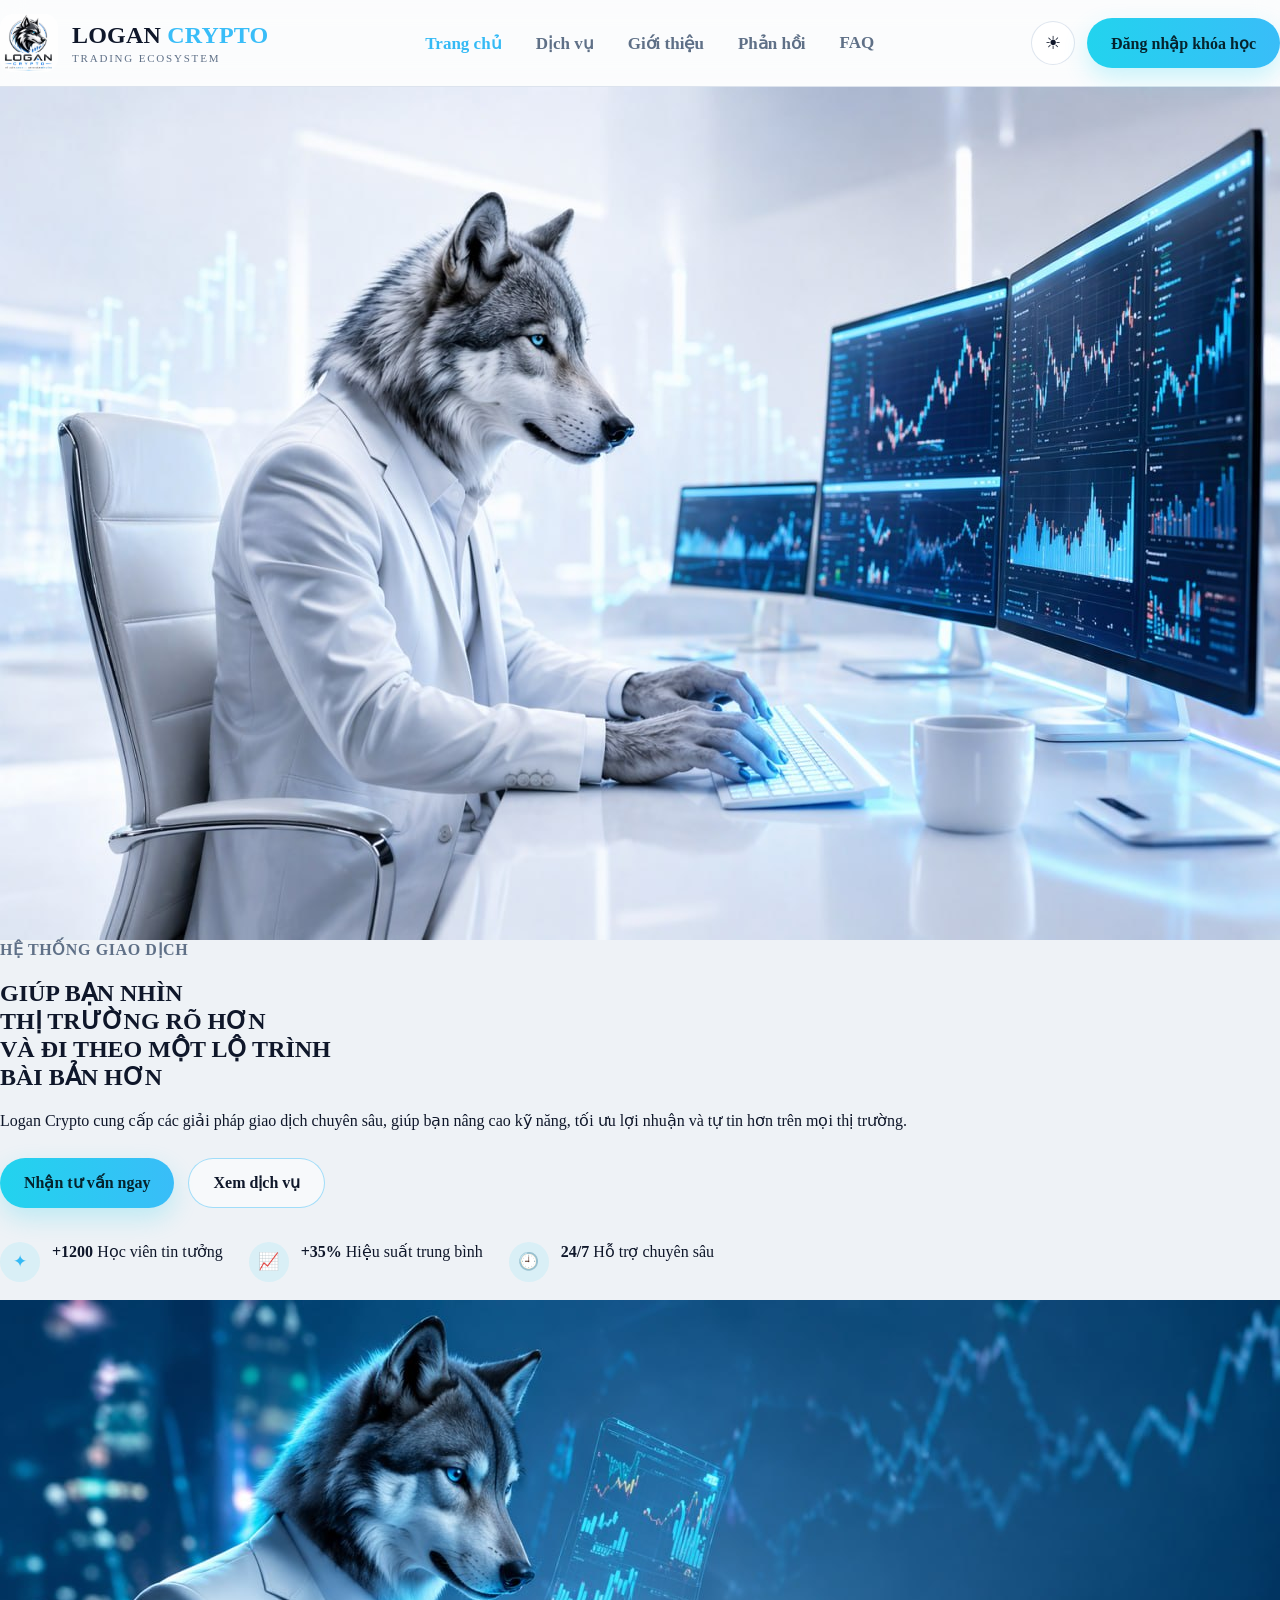
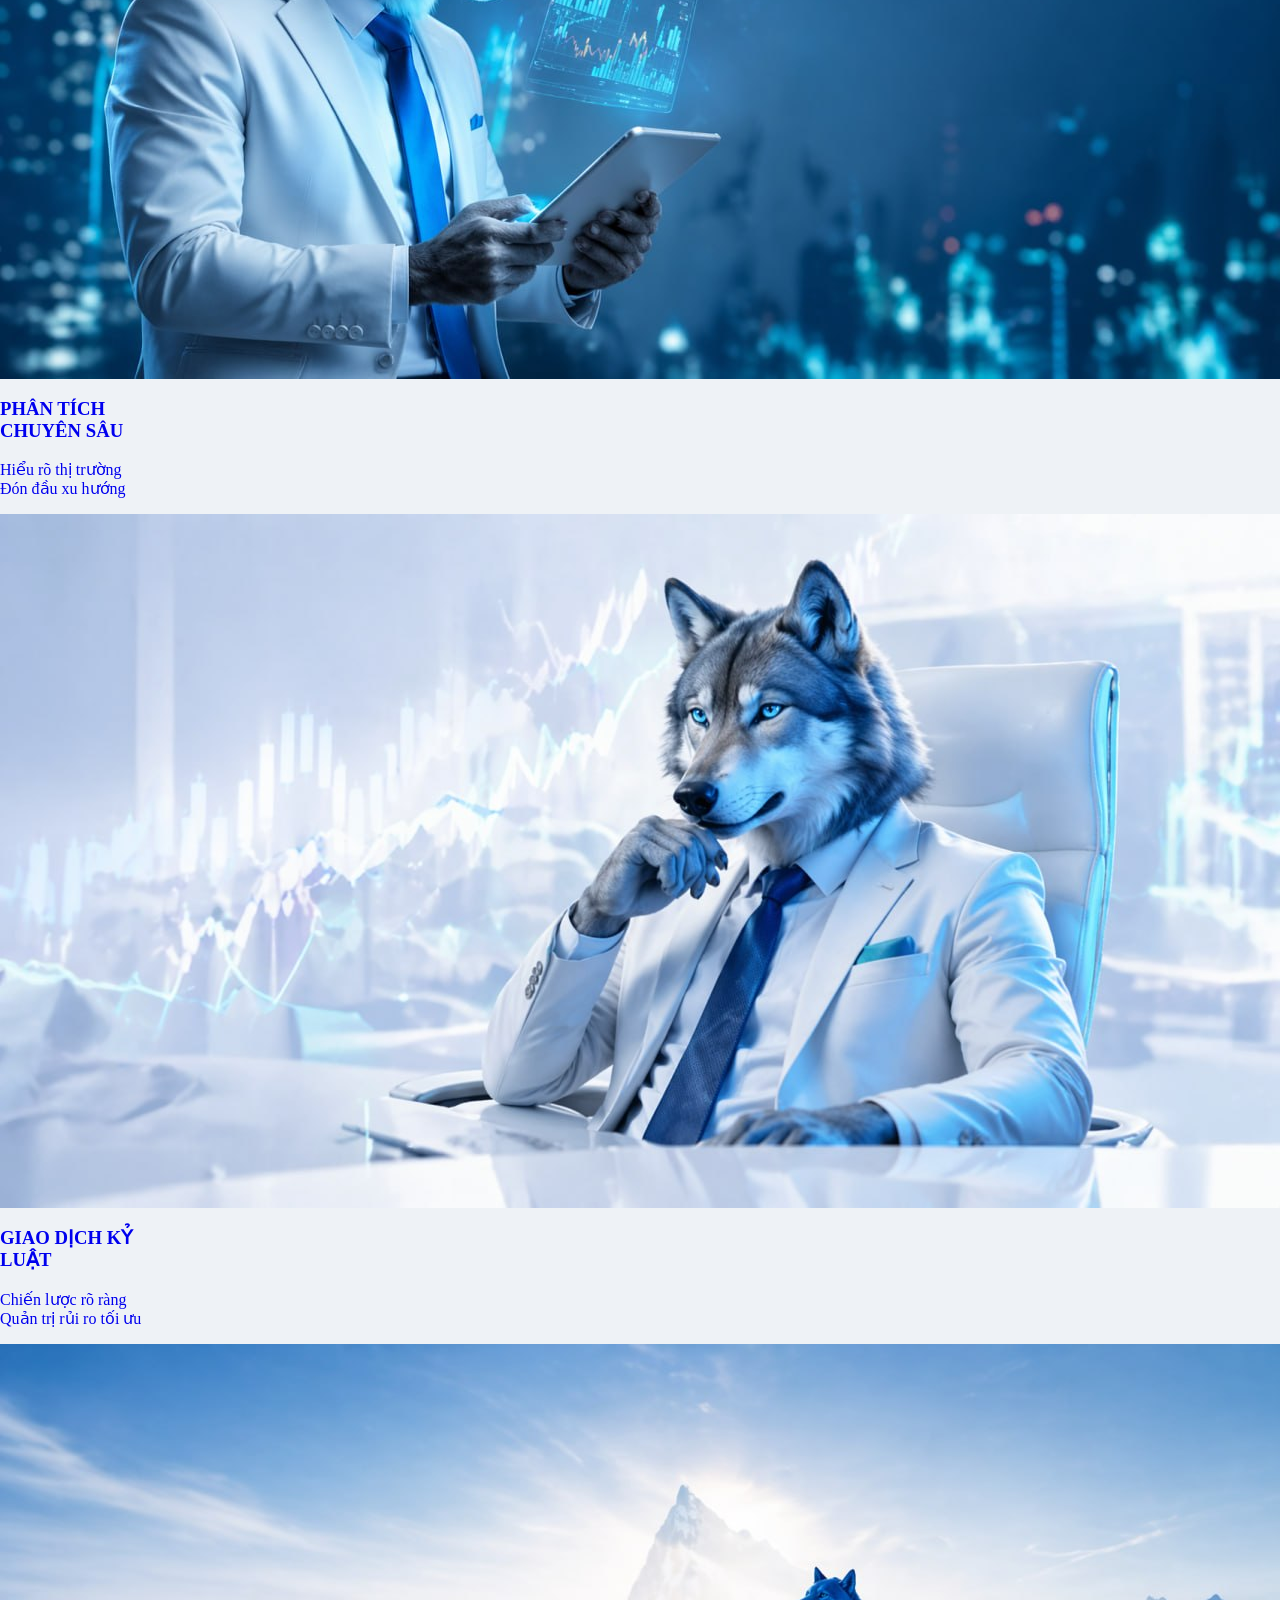
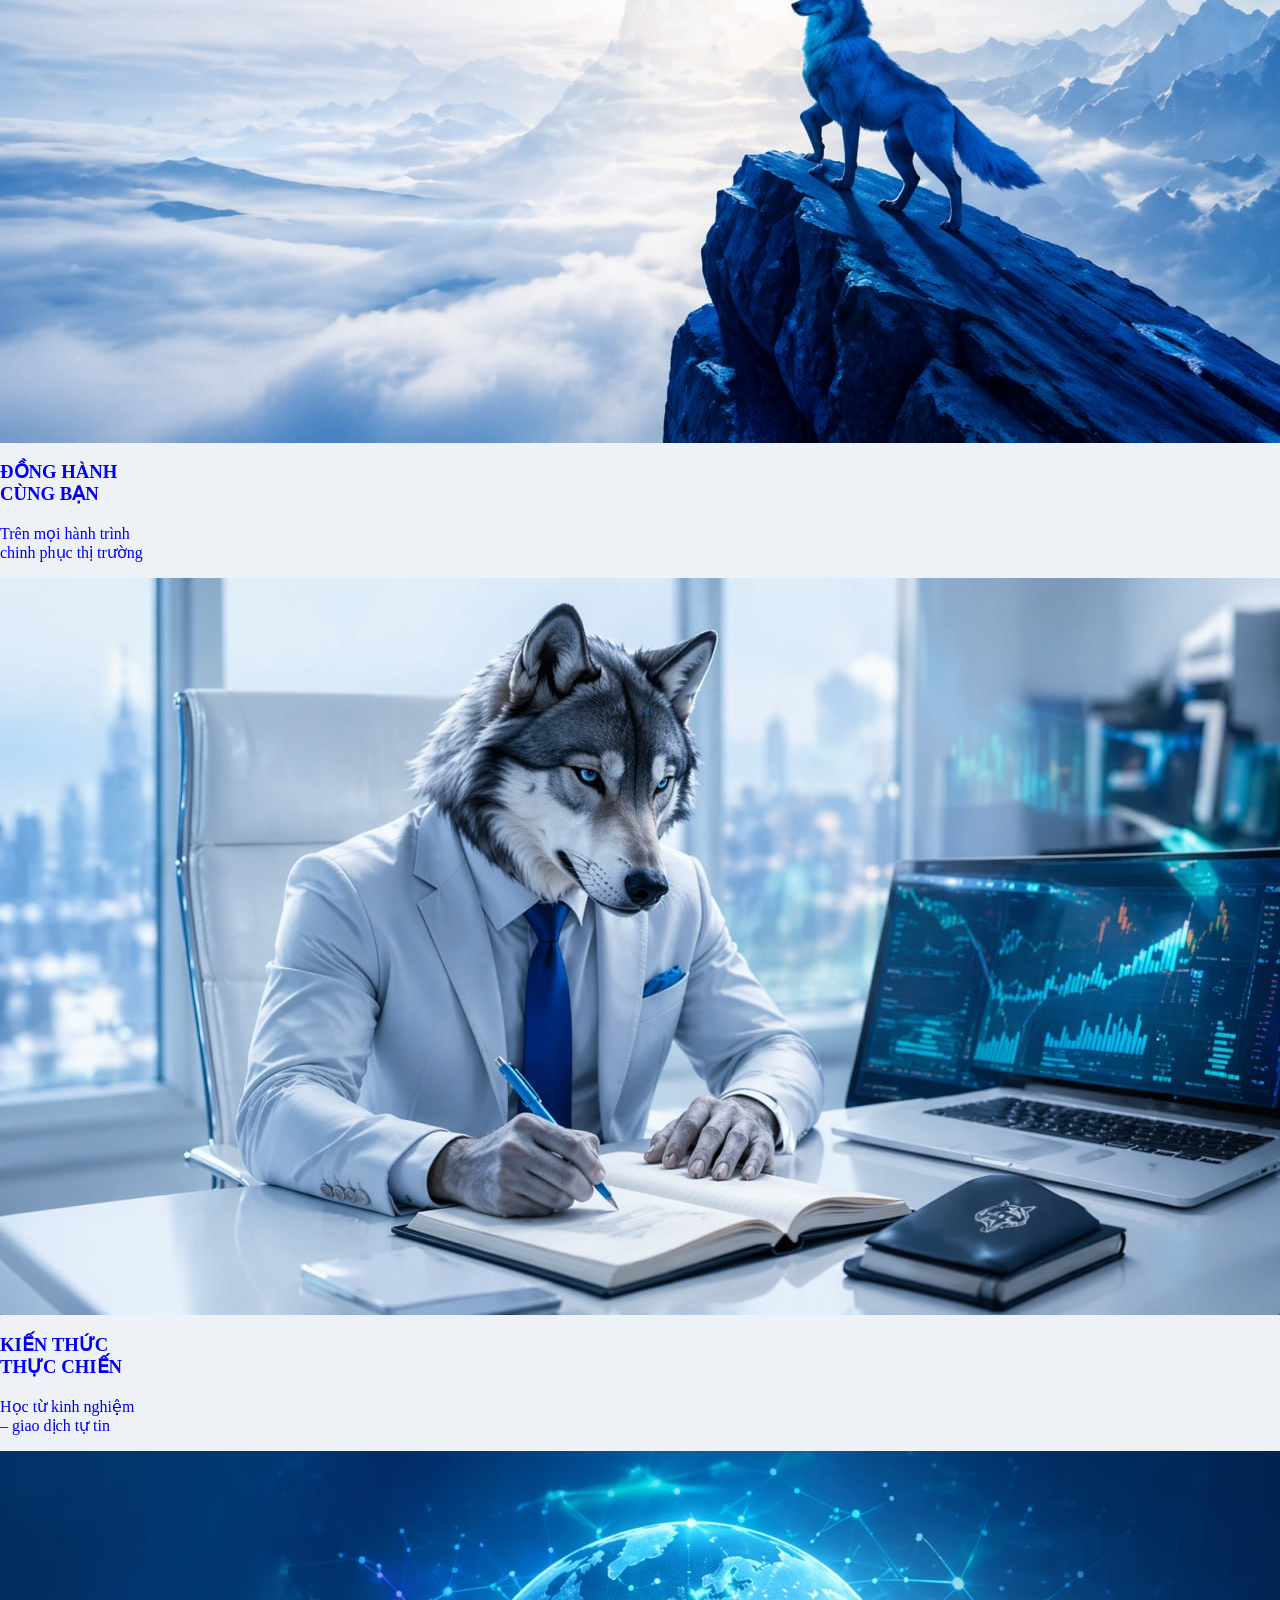
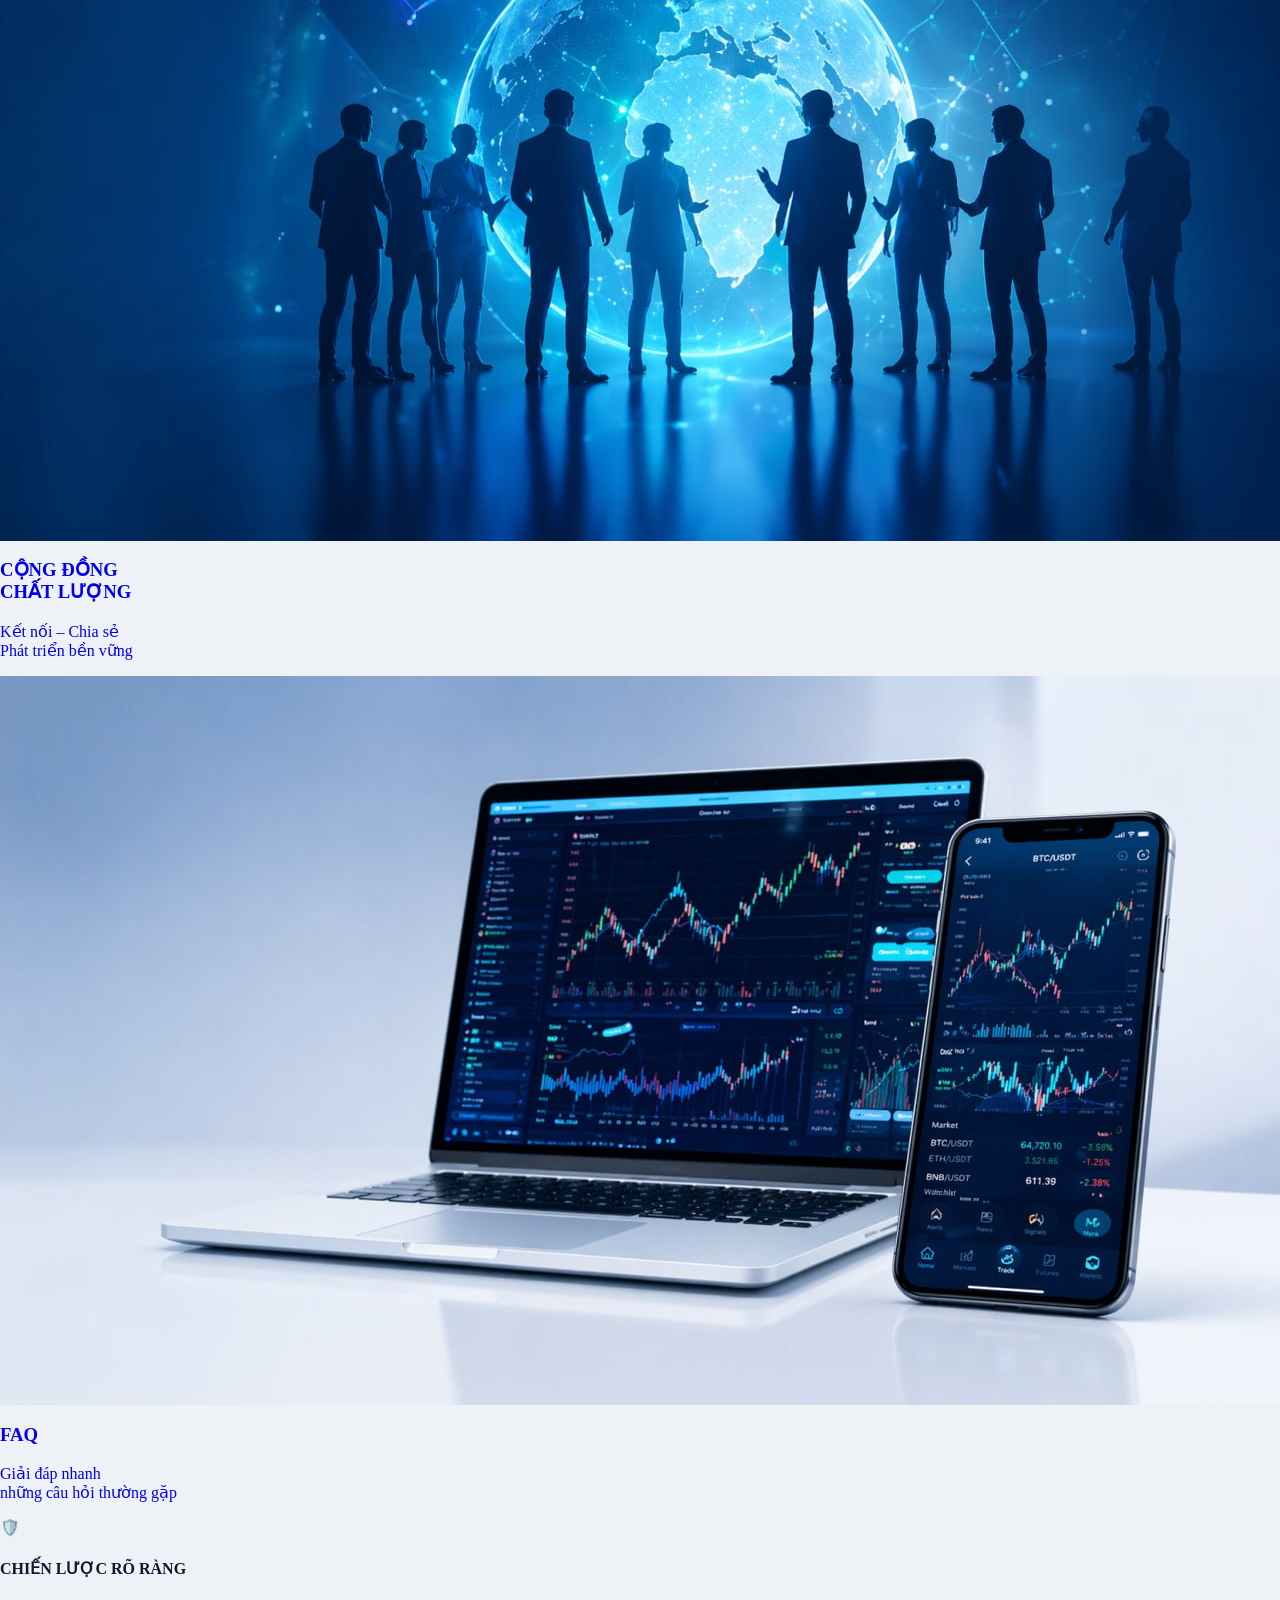
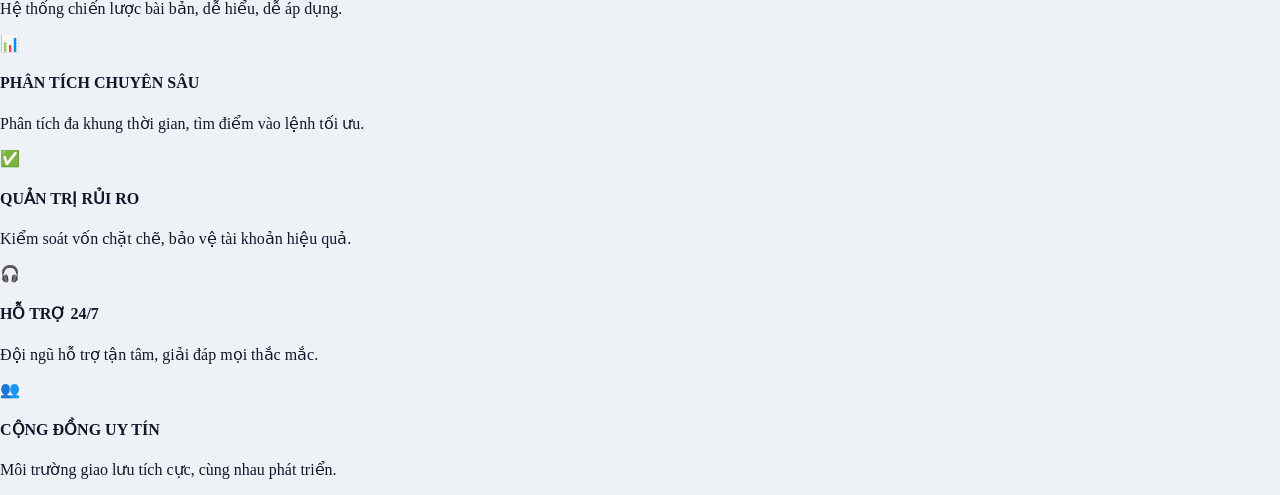
==== index.html @ 3868dc08 "Update index.html" ====
<!DOCTYPE html>
<html lang="vi">
<head>
  <meta charset="UTF-8" />
  <meta name="viewport" content="width=device-width, initial-scale=1.0" />
  <title>Logan Crypto | Trang chủ</title>
  <link rel="icon" href="./logan-logo.jpg" />
  <link rel="stylesheet" href="./site.css?v=clean1" />
</head>
<body>
  <header class="site-header">
    <div class="page-shell header-inner">
      <a href="./index.html" class="brand">
        <img src="./logan-logo.jpg" alt="Logan Crypto" class="brand-logo" />
        <div class="brand-text">
          <div class="brand-title">LOGAN <span>CRYPTO</span></div>
          <div class="brand-sub">TRADING ECOSYSTEM</div>
        </div>
      </a>

      <nav class="main-nav" id="mainNav">
        <a href="./index.html" class="active">Trang chủ</a>
        <a href="./services.html">Dịch vụ</a>
        <a href="./about.html">Giới thiệu</a>
        <a href="./reviews.html">Phản hồi</a>
        <a href="./faq.html">FAQ</a>
      </nav>

      <div class="header-actions">
        <button class="theme-toggle" id="themeToggle" aria-label="Đổi giao diện">☀</button>
        <a href="./login.html" class="btn btn-primary login-btn">Đăng nhập khóa học</a>
        <button class="menu-toggle" id="menuToggle" aria-label="Mở menu">☰</button>
      </div>
    </div>
  </header>

  <main class="home-page">
    <section class="hero-section">
      <video class="hero-video" autoplay muted loop playsinline webkit-playsinline preload="auto" poster="./7.jpg">
        <source src="./bg.mp4" type="video/mp4" />
      </video>

      <div class="hero-overlay"></div>

      <div class="page-shell hero-content-wrap">
        <div class="hero-content-box">
          <p class="hero-kicker">HỆ THỐNG GIAO DỊCH</p>

          <h1 class="hero-title">
            GIÚP BẠN NHÌN<br />
            THỊ TRƯỜNG <span>RÕ HƠN</span><br />
            VÀ ĐI THEO MỘT LỘ TRÌNH<br />
            BÀI BẢN <span>HƠN</span>
          </h1>

          <p class="hero-desc">
            Logan Crypto cung cấp các giải pháp giao dịch chuyên sâu,
            giúp bạn nâng cao kỹ năng, tối ưu lợi nhuận
            và tự tin hơn trên mọi thị trường.
          </p>

          <div class="hero-actions">
            <a href="./register.html" class="btn btn-primary">Nhận tư vấn ngay</a>
            <a href="./services.html" class="btn btn-outline">Xem dịch vụ</a>
          </div>

          <div class="hero-stats">
            <div class="hero-stat">
              <div class="hero-stat-icon">✦</div>
              <div>
                <strong>+1200</strong>
                <span>Học viên tin tưởng</span>
              </div>
            </div>

            <div class="hero-stat">
              <div class="hero-stat-icon">📈</div>
              <div>
                <strong>+35%</strong>
                <span>Hiệu suất trung bình</span>
              </div>
            </div>

            <div class="hero-stat">
              <div class="hero-stat-icon">🕘</div>
              <div>
                <strong>24/7</strong>
                <span>Hỗ trợ chuyên sâu</span>
              </div>
            </div>
          </div>
        </div>
      </div>
    </section>

    <section class="cards-section">
      <div class="page-shell">
        <div class="cards-grid">
          <a href="./services.html" class="image-card">
            <img src="./1.jpg" alt="Phân tích chuyên sâu" />
            <div class="image-card-overlay dark"></div>
            <div class="image-card-text white">
              <h3>PHÂN TÍCH<br>CHUYÊN SÂU</h3>
              <p>Hiểu rõ thị trường<br>Đón đầu xu hướng</p>
            </div>
          </a>

          <a href="./services.html" class="image-card">
            <img src="./2.jpg" alt="Giao dịch kỷ luật" />
            <div class="image-card-overlay light"></div>
            <div class="image-card-text dark">
              <h3>GIAO DỊCH KỶ<br>LUẬT</h3>
              <p>Chiến lược rõ ràng<br>Quản trị rủi ro tối ưu</p>
            </div>
          </a>

          <a href="./about.html" class="image-card">
            <img src="./3.jpg" alt="Đồng hành cùng bạn" />
            <div class="image-card-overlay light"></div>
            <div class="image-card-text dark">
              <h3>ĐỒNG HÀNH<br>CÙNG BẠN</h3>
              <p>Trên mọi hành trình<br>chinh phục thị trường</p>
            </div>
          </a>

          <a href="./about.html" class="image-card">
            <img src="./4.jpg" alt="Kiến thức thực chiến" />
            <div class="image-card-overlay light"></div>
            <div class="image-card-text dark">
              <h3>KIẾN THỨC<br>THỰC CHIẾN</h3>
              <p>Học từ kinh nghiệm<br>– giao dịch tự tin</p>
            </div>
          </a>

          <a href="./reviews.html" class="image-card">
            <img src="./5.jpg" alt="Cộng đồng chất lượng" />
            <div class="image-card-overlay dark"></div>
            <div class="image-card-text white">
              <h3>CỘNG ĐỒNG<br>CHẤT LƯỢNG</h3>
              <p>Kết nối – Chia sẻ<br>Phát triển bền vững</p>
            </div>
          </a>

          <a href="./faq.html" class="image-card">
            <img src="./6.jpg" alt="FAQ" />
            <div class="image-card-overlay light"></div>
            <div class="image-card-text dark">
              <h3>FAQ</h3>
              <p>Giải đáp nhanh<br>những câu hỏi thường gặp</p>
            </div>
          </a>
        </div>
      </div>
    </section>

    <section class="features-section">
      <div class="page-shell">
        <div class="features-row">
          <div class="feature-card">
            <div class="feature-icon">🛡️</div>
            <div>
              <h4>CHIẾN LƯỢC RÕ RÀNG</h4>
              <p>Hệ thống chiến lược bài bản, dễ hiểu, dễ áp dụng.</p>
            </div>
          </div>

          <div class="feature-card">
            <div class="feature-icon">📊</div>
            <div>
              <h4>PHÂN TÍCH CHUYÊN SÂU</h4>
              <p>Phân tích đa khung thời gian, tìm điểm vào lệnh tối ưu.</p>
            </div>
          </div>

          <div class="feature-card">
            <div class="feature-icon">✅</div>
            <div>
              <h4>QUẢN TRỊ RỦI RO</h4>
              <p>Kiểm soát vốn chặt chẽ, bảo vệ tài khoản hiệu quả.</p>
            </div>
          </div>

          <div class="feature-card">
            <div class="feature-icon">🎧</div>
            <div>
              <h4>HỖ TRỢ 24/7</h4>
              <p>Đội ngũ hỗ trợ tận tâm, giải đáp mọi thắc mắc.</p>
            </div>
          </div>

          <div class="feature-card">
            <div class="feature-icon">👥</div>
            <div>
              <h4>CỘNG ĐỒNG UY TÍN</h4>
              <p>Môi trường giao lưu tích cực, cùng nhau phát triển.</p>
            </div>
          </div>
        </div>
      </div>
    </section>
  </main>

  <script>
    const body = document.body;
    const themeToggle = document.getElementById("themeToggle");
    const menuToggle = document.getElementById("menuToggle");
    const mainNav = document.getElementById("mainNav");

    const savedTheme = localStorage.getItem("logan-theme");
    if (savedTheme === "dark") {
      body.classList.add("dark-theme");
      themeToggle.textContent = "☾";
    } else {
      themeToggle.textContent = "☀";
    }

    themeToggle.addEventListener("click", () => {
      body.classList.toggle("dark-theme");
      const isDark = body.classList.contains("dark-theme");
      localStorage.setItem("logan-theme", isDark ? "dark" : "light");
      themeToggle.textContent = isDark ? "☾" : "☀";
    });

    menuToggle.addEventListener("click", () => {
      mainNav.classList.toggle("open");
    });
  </script>
</body>
</html>
---- site.css ----
:root {
  --bg: #eef2f6;
  --bg-soft: #f6f9fc;
  --panel: rgba(255, 255, 255, 0.86);
  --panel-strong: rgba(255, 255, 255, 0.94);
  --text: #0f172a;
  --text-soft: #5f7087;
  --accent: #22d3ee;
  --accent-strong: #35baf5;
  --line: rgba(160, 180, 205, 0.35);
  --shadow: 0 14px 34px rgba(15, 23, 42, 0.08);
}

body.dark-theme {
  --bg: #07111f;
  --bg-soft: #0b1728;
  --panel: rgba(7, 17, 31, 0.74);
  --panel-strong: rgba(7, 17, 31, 0.88);
  --text: #e8eef6;
  --text-soft: #aab8c8;
  --accent: #22d3ee;
  --accent-strong: #4fd6ff;
  --line: rgba(255, 255, 255, 0.08);
  --shadow: 0 18px 40px rgba(0, 0, 0, 0.30);
}

* {
  box-sizing: border-box;
}

html,
body {
  margin: 0;
  padding: 0;
  background: var(--bg);
  color: var(--text);
  font-family: "Times New Roman", Times, serif;
  overflow-x: hidden;
}

img,
video {
  display: block;
  max-width: 100%;
}

a {
  text-decoration: none;
}

.site-wrap {
  width: 100%;
  max-width: 1760px;
  margin: 0 auto;
  padding: 0 18px;
}

/* HEADER */
.site-header {
  position: sticky;
  top: 0;
  z-index: 200;
  background: rgba(255, 255, 255, 0.78);
  backdrop-filter: blur(12px);
  border-bottom: 1px solid var(--line);
}

body.dark-theme .site-header {
  background: rgba(7, 17, 31, 0.82);
}

.header-inner {
  min-height: 86px;
  display: flex;
  align-items: center;
  justify-content: space-between;
  gap: 24px;
}

.brand {
  display: flex;
  align-items: center;
  gap: 14px;
  color: var(--text);
  min-width: 240px;
}

.brand-logo {
  width: 58px;
  height: 58px;
  object-fit: contain;
  border-radius: 14px;
}

.brand-title {
  font-size: 24px;
  font-weight: 700;
  letter-spacing: 0.2px;
  line-height: 1;
}

.brand-title span {
  color: #39bdf8;
}

.brand-sub {
  font-size: 11px;
  letter-spacing: 1.8px;
  color: var(--text-soft);
  margin-top: 5px;
}

.main-nav {
  display: flex;
  align-items: center;
  gap: 34px;
}

.main-nav a {
  font-size: 17px;
  font-weight: 700;
  color: var(--text-soft);
}

.main-nav a.active,
.main-nav a:hover {
  color: var(--accent-strong);
}

.header-actions {
  display: flex;
  align-items: center;
  gap: 12px;
}

.theme-toggle,
.menu-toggle {
  width: 44px;
  height: 44px;
  border-radius: 999px;
  border: 1px solid var(--line);
  background: var(--panel-strong);
  color: var(--text);
  cursor: pointer;
  font-size: 18px;
}

.menu-toggle {
  display: none;
}

.btn {
  display: inline-flex;
  align-items: center;
  justify-content: center;
  min-height: 50px;
  padding: 0 24px;
  border-radius: 999px;
  font-size: 16px;
  font-weight: 700;
  transition: 0.25s ease;
  white-space: nowrap;
}

.btn-primary {
  background: linear-gradient(90deg, #22d3ee, #39bdf8);
  color: #05232d;
  box-shadow: 0 10px 24px rgba(34, 211, 238, 0.24);
}

.btn-primary:hover {
  transform: translateY(-1px);
}

.btn-outline {
  border: 1.5px solid rgba(53, 186, 245, 0.45);
  color: var(--text);
  background: rgba(255, 255, 255, 0.54);
}

body.dark-theme .btn-outline {
  background: rgba(255, 255, 255, 0.04);
}

.btn-outline:hover {
  border-color: var(--accent-strong);
  color: var(--accent-strong);
}

/* MAIN */
.home-main {
  width: 100%;
  background: var(--bg);
}

/* HERO FULL VIDEO */
.hero-video-section {
  position: relative;
  width: 100%;
  min-height: 92vh;
  overflow: hidden;
  display: flex;
  align-items: center;
  padding: 120px 0 48px;
  background: #dfe7f1;
}

body.dark-theme .hero-video-section {
  background: #08111f;
}

.hero-bg-video {
  position: absolute;
  inset: 0;
  width: 100%;
  height: 100%;
  object-fit: cover;
}

.hero-video-overlay {
  position: absolute;
  inset: 0;
  background:
    linear-gradient(90deg,
      rgba(244, 248, 252, 0.92) 0%,
      rgba(244, 248, 252, 0.78) 24%,
      rgba(244, 248, 252, 0.34) 52%,
      rgba(244, 248, 252, 0.10) 100%);
}

body.dark-theme .hero-video-overlay {
  background:
    linear-gradient(90deg,
      rgba(6, 12, 22, 0.88) 0%,
      rgba(6, 12, 22, 0.72) 24%,
      rgba(6, 12, 22, 0.34) 52%,
      rgba(6, 12, 22, 0.16) 100%);
}

.hero-video-inner {
  position: relative;
  z-index: 2;
}

.hero-panel {
  width: min(780px, 100%);
  background: rgba(255, 255, 255, 0.55);
  border: 1px solid rgba(255, 255, 255, 0.40);
  border-radius: 34px;
  padding: 34px 34px 28px;
  backdrop-filter: blur(12px);
  box-shadow: 0 20px 60px rgba(15, 23, 42, 0.10);
}

body.dark-theme .hero-panel {
  background: rgba(7, 17, 31, 0.50);
  border: 1px solid rgba(255, 255, 255, 0.08);
}

.hero-kicker {
  margin: 0 0 16px;
  font-size: 16px;
  font-weight: 700;
  letter-spacing: 0.6px;
  text-transform: uppercase;
  color: var(--text-soft);
}

.hero-heading {
  margin: 0;
  font-size: clamp(42px, 5.6vw, 84px);
  line-height: 0.96;
  font-weight: 700;
  color: var(--text);
}

.hero-heading span {
  color: var(--accent-strong);
}

.hero-text {
  margin: 24px 0 0;
  max-width: 650px;
  font-size: 19px;
  line-height: 1.8;
  color: var(--text-soft);
}

.hero-actions {
  display: flex;
  gap: 14px;
  flex-wrap: wrap;
  margin-top: 28px;
}

.hero-stats {
  display: flex;
  gap: 26px;
  flex-wrap: wrap;
  margin-top: 34px;
}

.hero-stat {
  display: flex;
  align-items: flex-start;
  gap: 12px;
}

.hero-stat-icon {
  width: 40px;
  height: 40px;
  border-radius: 999px;
  background: rgba(34, 211, 238, 0.10);
  color: var(--accent-strong);
  display: grid;
  place-items: center;
  font-size: 17px;
  flex-shrink: 0;
}

.hero-stat-content strong {
  display: block;
  margin-bottom: 6px;
  font-size: 28px;
  line-height: 1;
  color: var(--text);
}

.hero-stat-content span {
  display: block;
  font-size: 15px;
  line-height: 1.45;
  color: var(--text-soft);
}

/* CARDS */
.cards-section {
  padding: 18px 0 0;
}

.cards-grid-large {
  display: grid;
  grid-template-columns: repeat(3, minmax(0, 1fr));
  gap: 14px;
}

.info-card {
  position: relative;
  display: block;
  overflow: hidden;
  border-radius: 14px;
  background: #dfe7f1;
  min-height: 250px;
  box-shadow: 0 10px 28px rgba(21, 35, 62, 0.05);
}

.large-card {
  aspect-ratio: 1.46 / 1;
}

.info-card img {
  width: 100%;
  height: 100%;
  object-fit: cover;
}

.card-overlay {
  position: absolute;
  inset: 0;
}

.card-overlay.dark {
  background: linear-gradient(
    135deg,
    rgba(5, 31, 66, 0.72) 0%,
    rgba(10, 46, 95, 0.36) 45%,
    rgba(15, 43, 78, 0.18) 100%
  );
}

.card-overlay.light {
  background: linear-gradient(
    135deg,
    rgba(255,255,255,0.56) 0%,
    rgba(255,255,255,0.38) 45%,
    rgba(255,255,255,0.18) 100%
  );
}

.card-content {
  position: absolute;
  left: 18px;
  bottom: 18px;
  z-index: 2;
  max-width: 74%;
}

.card-content h3 {
  margin: 0 0 10px;
  font-size: clamp(26px, 2vw, 34px);
  line-height: 0.96;
  color: #ffffff;
}

.card-content p {
  margin: 0;
  font-size: 16px;
  line-height: 1.5;
  color: rgba(255,255,255,0.96);
  font-weight: 600;
}

.card-content.dark-text h3 {
  color: #152544;
}

.card-content.dark-text p {
  color: #2b4264;
}

/* BENEFITS */
.benefits-section {
  padding: 14px 0 34px;
}

.benefits-row {
  display: grid;
  grid-template-columns: repeat(5, minmax(0, 1fr));
  gap: 14px;
}

.benefit-card {
  background: rgba(255,255,255,0.74);
  border: 1px solid var(--line);
  border-radius: 16px;
  padding: 14px 14px 16px;
  display: flex;
  align-items: flex-start;
  gap: 12px;
  min-height: 114px;
}

body.dark-theme .benefit-card {
  background: rgba(255,255,255,0.04);
}

.benefit-icon {
  width: 42px;
  height: 42px;
  border-radius: 12px;
  background: #eef7fb;
  display: grid;
  place-items: center;
  font-size: 20px;
  flex-shrink: 0;
}

body.dark-theme .benefit-icon {
  background: rgba(34, 211, 238, 0.12);
}

.benefit-body h4 {
  margin: 0 0 6px;
  color: var(--text);
  font-size: 15px;
  line-height: 1.3;
  font-weight: 800;
}

.benefit-body p {
  margin: 0;
  color: var(--text-soft);
  font-size: 14px;
  line-height: 1.45;
}

/* RESPONSIVE */
@media (max-width: 1500px) {
  .site-wrap {
    max-width: 100%;
    padding: 0 16px;
  }
}

@media (max-width: 1200px) {
  .cards-grid-large {
    grid-template-columns: repeat(2, minmax(0, 1fr));
  }

  .benefits-row {
    grid-template-columns: repeat(2, minmax(0, 1fr));
  }

  .hero-video-section {
    min-height: 78vh;
  }
}

@media (max-width: 900px) {
  .main-nav {
    display: none;
    position: absolute;
    top: 86px;
    left: 0;
    right: 0;
    background: var(--panel-strong);
    border-top: 1px solid var(--line);
    border-bottom: 1px solid var(--line);
    padding: 16px 18px;
    flex-direction: column;
    align-items: flex-start;
    gap: 14px;
  }

  .main-nav.open {
    display: flex;
  }

  .menu-toggle {
    display: inline-grid;
    place-items: center;
  }

  .login-btn {
    display: none;
  }

  .hero-video-section {
    min-height: 72vh;
    padding: 104px 0 26px;
  }

  .hero-panel {
    width: 100%;
    padding: 24px 20px 20px;
    border-radius: 24px;
  }

  .hero-stats {
    display: grid;
    grid-template-columns: 1fr;
    gap: 16px;
  }

  .cards-grid-large {
    grid-template-columns: 1fr;
  }

  .benefits-row {
    grid-template-columns: 1fr;
  }
}

@media (max-width: 640px) {
  .site-wrap {
    padding: 0 12px;
  }

  .brand-title {
    font-size: 18px;
  }

  .brand-sub {
    font-size: 10px;
  }

  .hero-heading {
    font-size: clamp(34px, 10vw, 56px);
  }

  .hero-text {
    font-size: 16px;
    line-height: 1.7;
  }

  .hero-actions {
    flex-direction: column;
  }

  .hero-actions .btn {
    width: 100%;
  }

  .card-content {
    max-width: 82%;
  }

  .card-content h3 {
    font-size: 28px;
  }
}
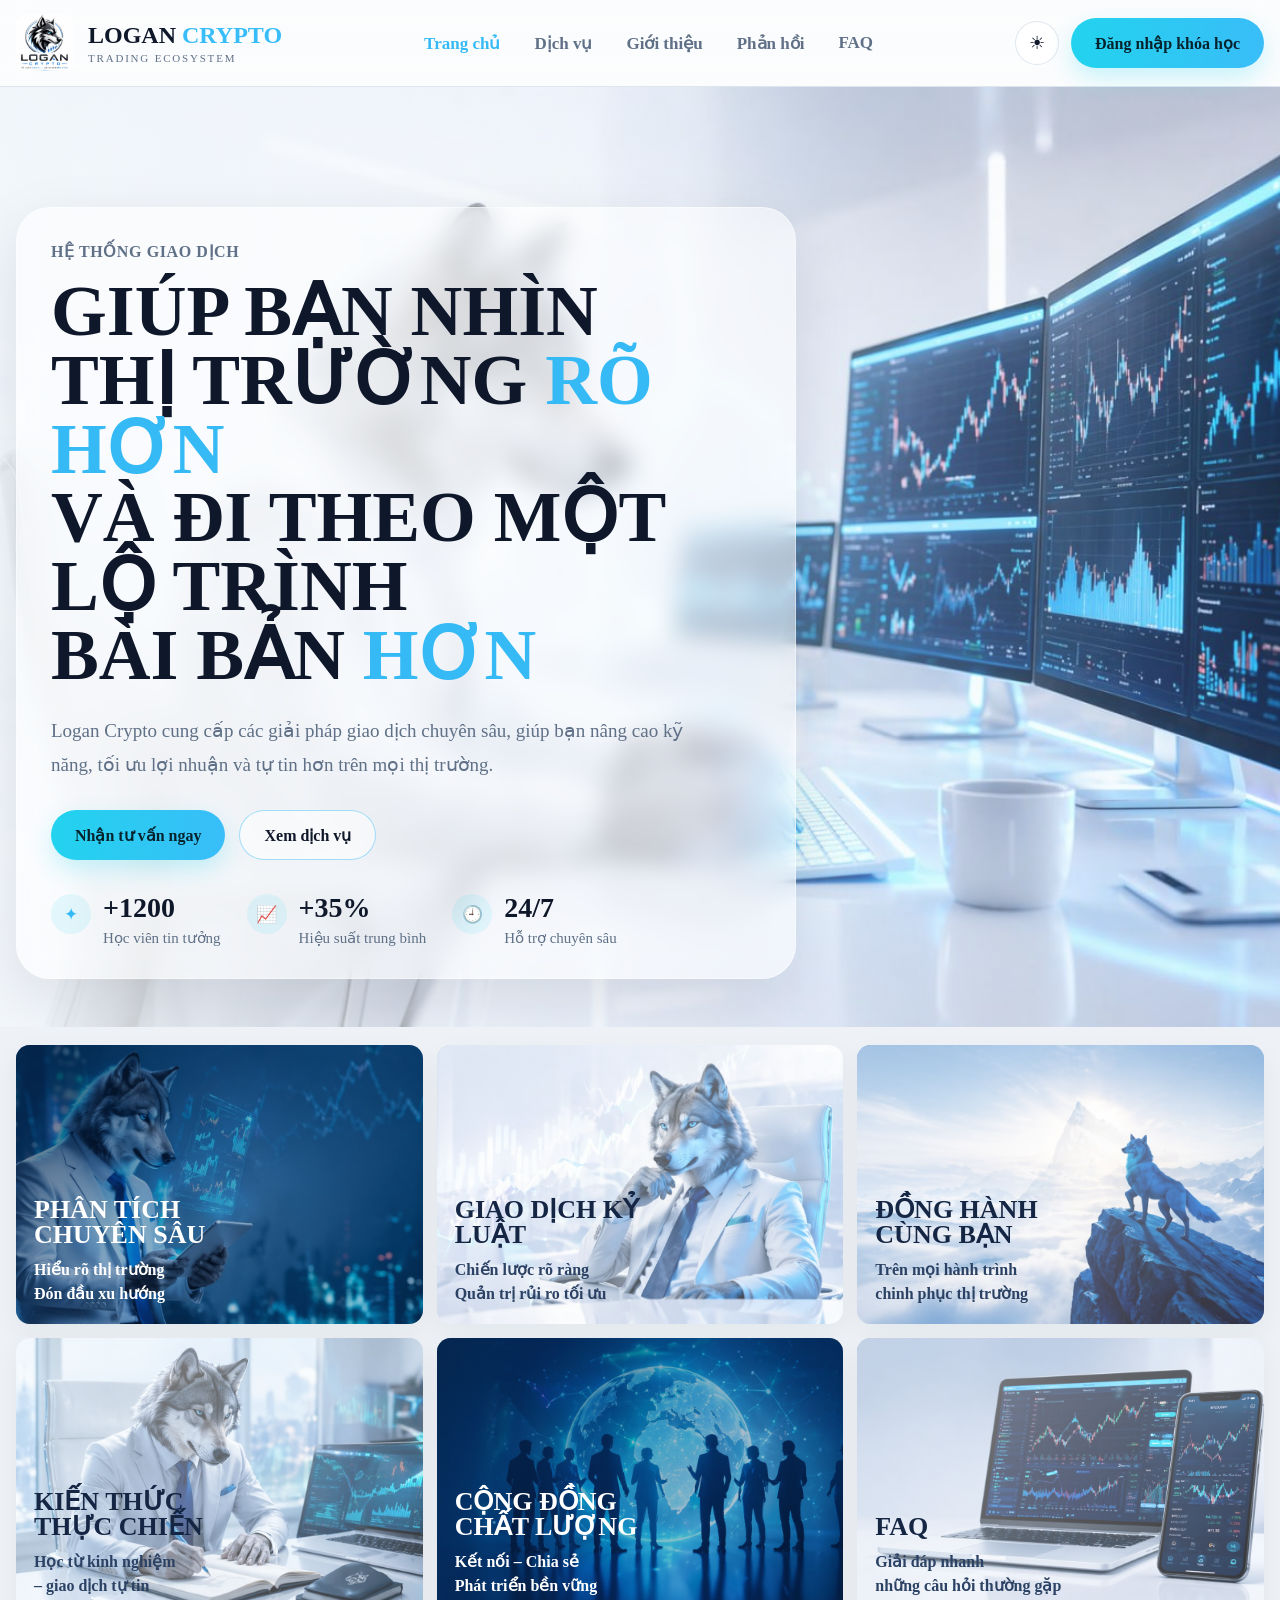
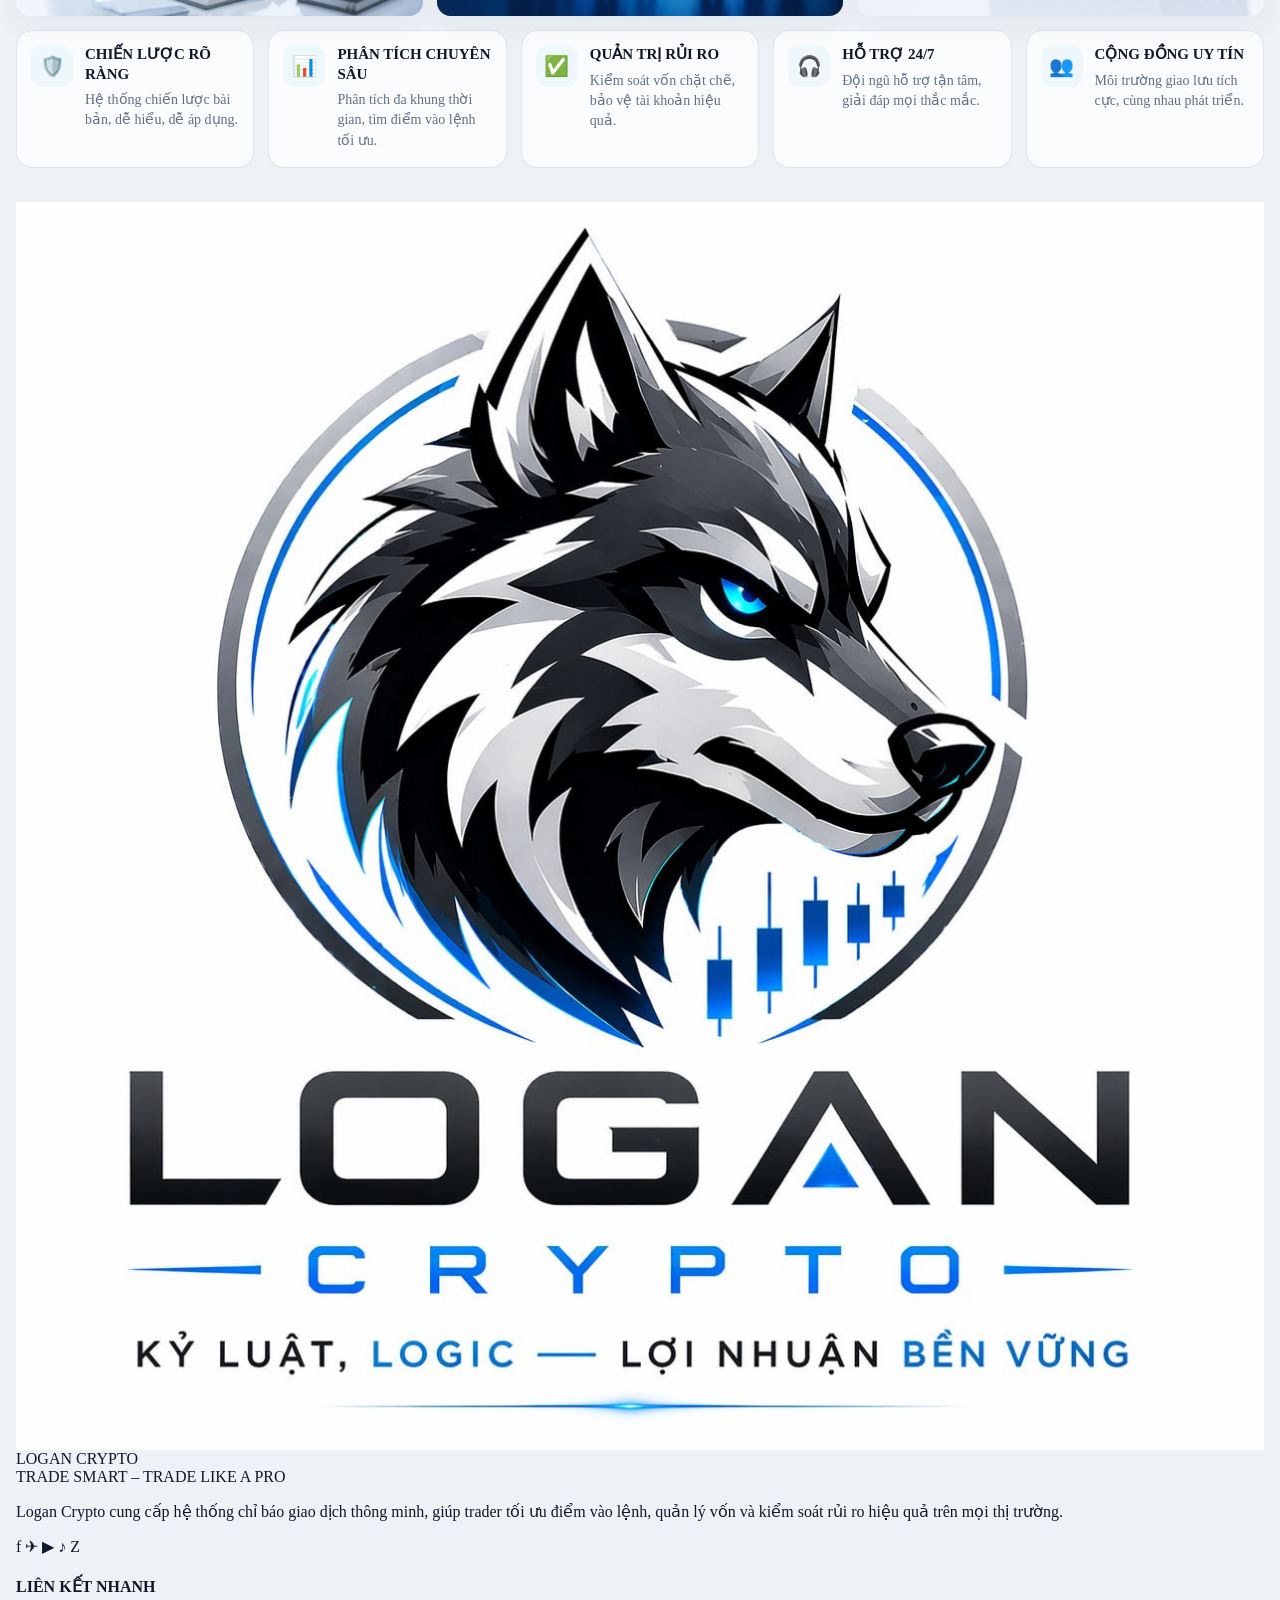
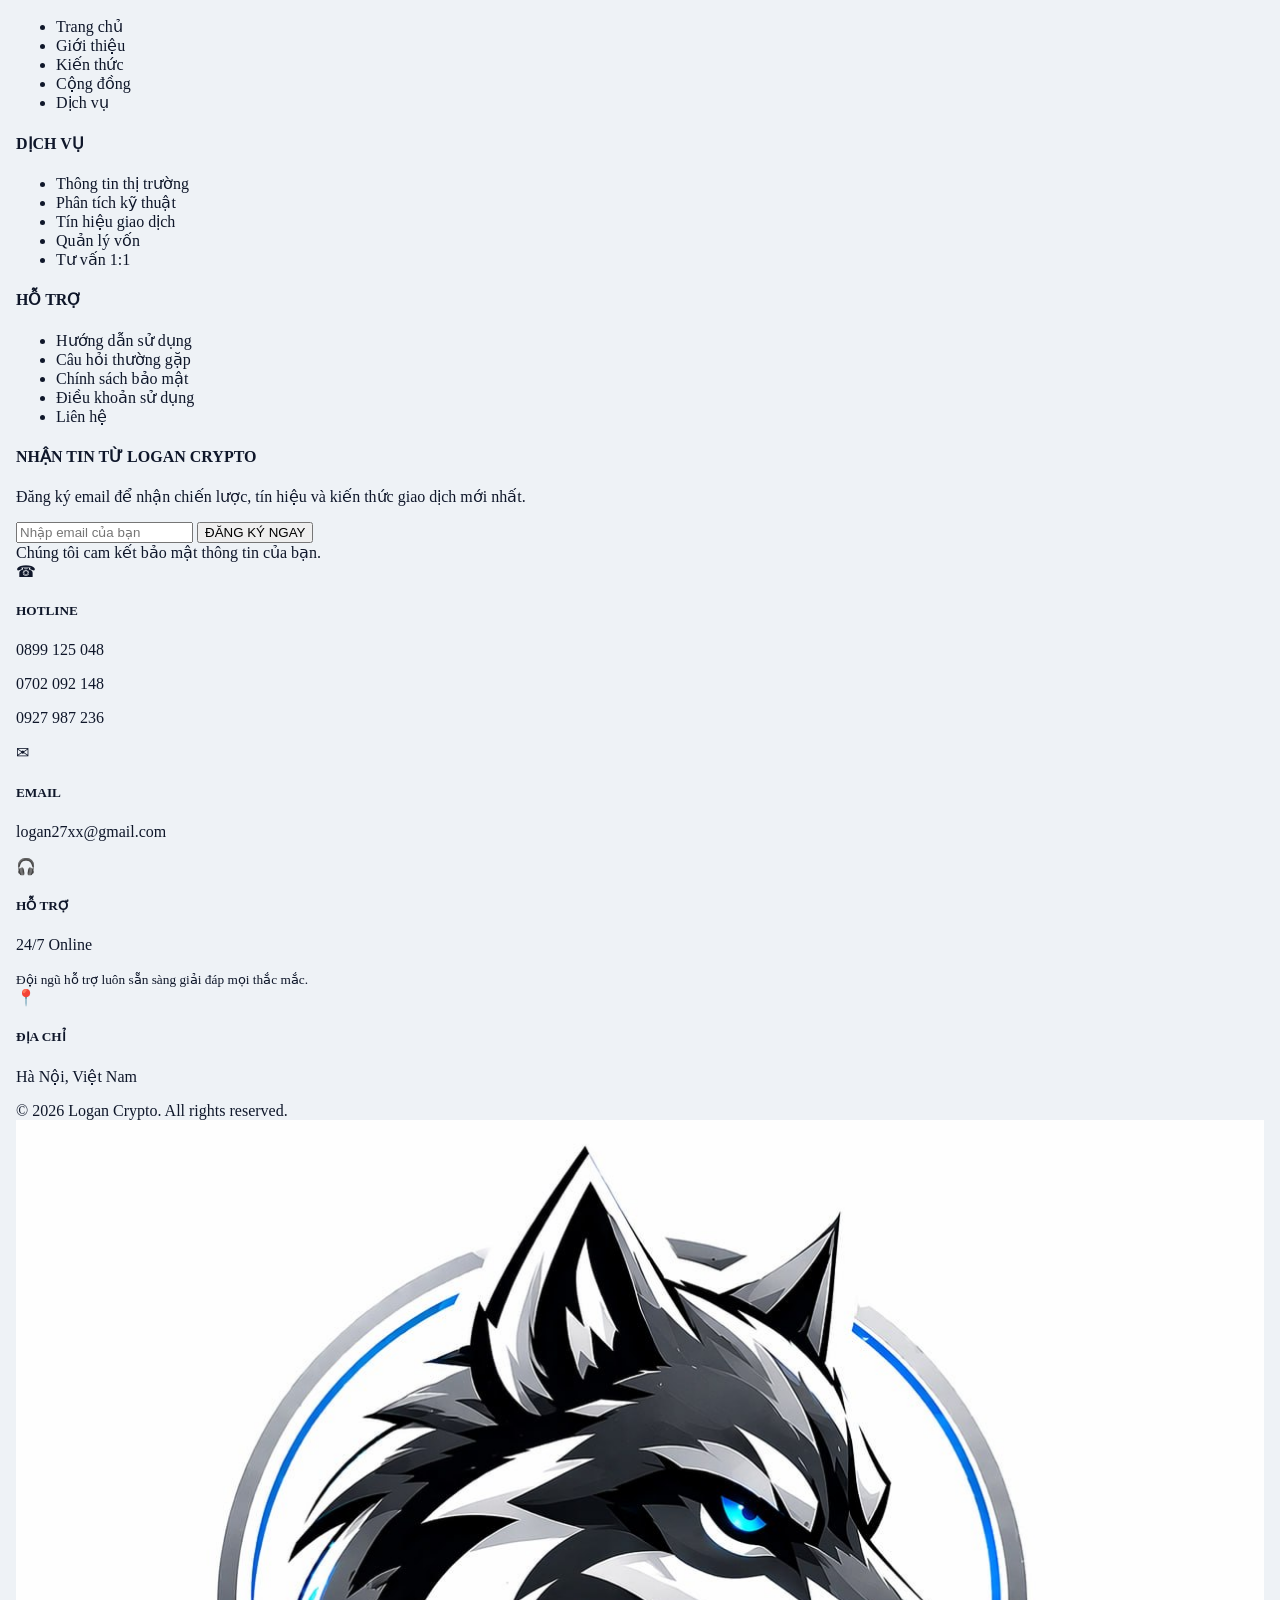
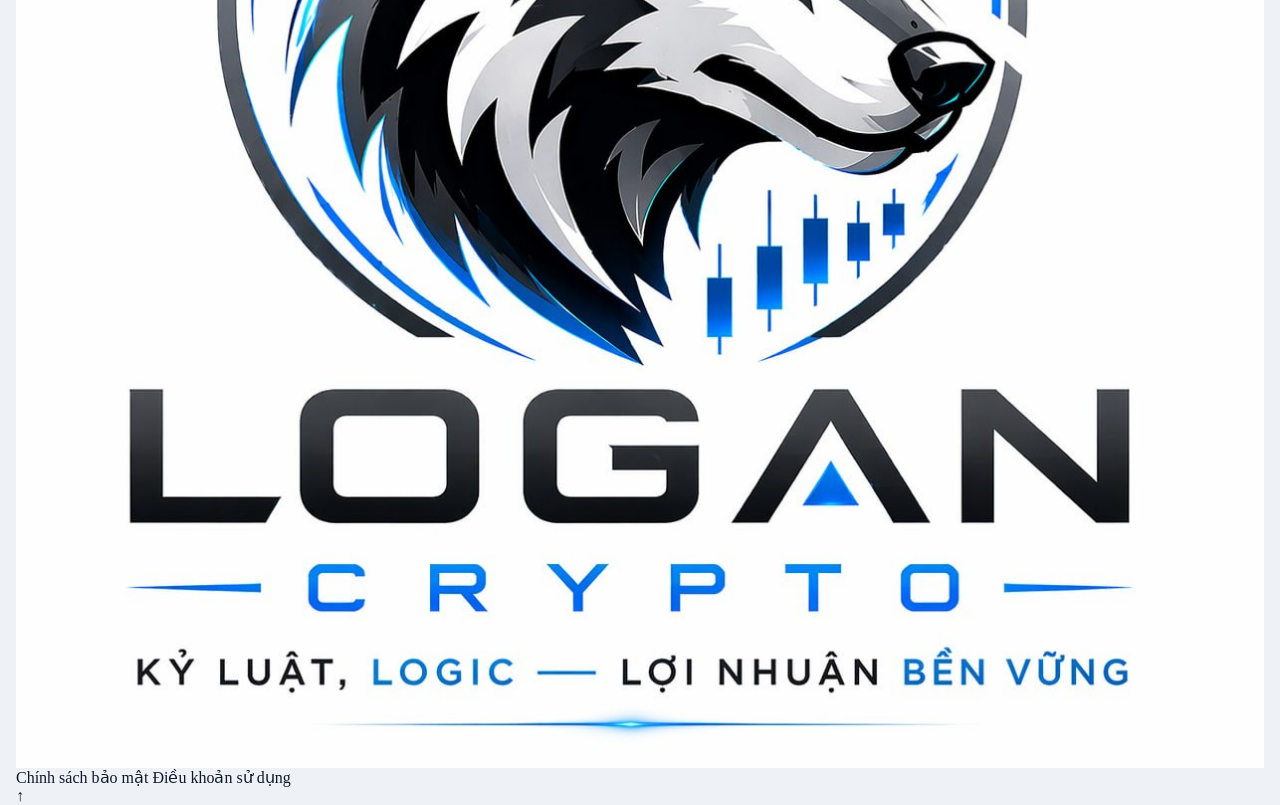
==== commit ddf44f59: "Update index.html" ====
--- a/index.html
+++ b/index.html
@@ -225,5 +225,136 @@
       mainNav.classList.toggle("open");
     });
   </script>
+  <footer class="site-footer">
+  <div class="footer-bg-pattern"></div>
+
+  <div class="page-shell">
+    <div class="footer-top">
+      <div class="footer-col footer-brand-col">
+        <div class="footer-brand">
+          <img src="./logan-logo.jpg" alt="Logan Crypto" class="footer-logo" />
+          <div>
+            <div class="footer-brand-title">LOGAN <span>CRYPTO</span></div>
+            <div class="footer-brand-sub">TRADE SMART – TRADE LIKE A PRO</div>
+          </div>
+        </div>
+
+        <p class="footer-desc">
+          Logan Crypto cung cấp hệ thống chỉ báo giao dịch thông minh, giúp trader tối ưu điểm vào lệnh,
+          quản lý vốn và kiểm soát rủi ro hiệu quả trên mọi thị trường.
+        </p>
+
+        <div class="footer-socials">
+          <a href="#" aria-label="Facebook">f</a>
+          <a href="#" aria-label="Telegram">✈</a>
+          <a href="#" aria-label="YouTube">▶</a>
+          <a href="#" aria-label="TikTok">♪</a>
+          <a href="#" aria-label="Zalo">Z</a>
+        </div>
+      </div>
+
+      <div class="footer-col">
+        <h4>LIÊN KẾT NHANH</h4>
+        <ul class="footer-links">
+          <li><a href="./index.html">Trang chủ</a></li>
+          <li><a href="./about.html">Giới thiệu</a></li>
+          <li><a href="./about.html">Kiến thức</a></li>
+          <li><a href="./reviews.html">Cộng đồng</a></li>
+          <li><a href="./services.html">Dịch vụ</a></li>
+        </ul>
+      </div>
+
+      <div class="footer-col">
+        <h4>DỊCH VỤ</h4>
+        <ul class="footer-links">
+          <li><a href="./services.html">Thông tin thị trường</a></li>
+          <li><a href="./services.html">Phân tích kỹ thuật</a></li>
+          <li><a href="./services.html">Tín hiệu giao dịch</a></li>
+          <li><a href="./services.html">Quản lý vốn</a></li>
+          <li><a href="./services.html">Tư vấn 1:1</a></li>
+        </ul>
+      </div>
+
+      <div class="footer-col">
+        <h4>HỖ TRỢ</h4>
+        <ul class="footer-links">
+          <li><a href="./faq.html">Hướng dẫn sử dụng</a></li>
+          <li><a href="./faq.html">Câu hỏi thường gặp</a></li>
+          <li><a href="./faq.html">Chính sách bảo mật</a></li>
+          <li><a href="./faq.html">Điều khoản sử dụng</a></li>
+          <li><a href="./faq.html">Liên hệ</a></li>
+        </ul>
+      </div>
+
+      <div class="footer-col footer-newsletter">
+        <h4>NHẬN TIN TỪ <span>LOGAN CRYPTO</span></h4>
+        <p>
+          Đăng ký email để nhận chiến lược, tín hiệu và kiến thức giao dịch mới nhất.
+        </p>
+
+        <form class="footer-form">
+          <input type="email" placeholder="Nhập email của bạn" />
+          <button type="submit">ĐĂNG KÝ NGAY</button>
+        </form>
+
+        <div class="footer-note">Chúng tôi cam kết bảo mật thông tin của bạn.</div>
+      </div>
+    </div>
+
+    <div class="footer-contact-grid">
+      <div class="footer-contact-card">
+        <div class="footer-contact-icon">☎</div>
+        <div>
+          <h5>HOTLINE</h5>
+          <p>0899 125 048</p>
+          <p>0702 092 148</p>
+          <p>0927 987 236</p>
+        </div>
+      </div>
+
+      <div class="footer-contact-card">
+        <div class="footer-contact-icon">✉</div>
+        <div>
+          <h5>EMAIL</h5>
+          <p>logan27xx@gmail.com</p>
+        </div>
+      </div>
+
+      <div class="footer-contact-card">
+        <div class="footer-contact-icon">🎧</div>
+        <div>
+          <h5>HỖ TRỢ</h5>
+          <p>24/7 Online</p>
+          <small>Đội ngũ hỗ trợ luôn sẵn sàng giải đáp mọi thắc mắc.</small>
+        </div>
+      </div>
+
+      <div class="footer-contact-card">
+        <div class="footer-contact-icon">📍</div>
+        <div>
+          <h5>ĐỊA CHỈ</h5>
+          <p>Hà Nội, Việt Nam</p>
+        </div>
+      </div>
+    </div>
+
+    <div class="footer-bottom">
+      <div class="footer-copy">© 2026 Logan Crypto. All rights reserved.</div>
+
+      <div class="footer-center-logo">
+        <span class="footer-line"></span>
+        <img src="./logan-logo.jpg" alt="Logan Crypto" />
+        <span class="footer-line"></span>
+      </div>
+
+      <div class="footer-policy-links">
+        <a href="./faq.html">Chính sách bảo mật</a>
+        <a href="./faq.html">Điều khoản sử dụng</a>
+      </div>
+
+      <a href="#" class="footer-top-btn" aria-label="Lên đầu trang">↑</a>
+    </div>
+  </div>
+</footer>
 </body>
 </html>
--- a/site.css
+++ b/site.css
@@ -1,21 +1,19 @@
 :root {
   --bg: #eef2f6;
-  --bg-soft: #f6f9fc;
   --panel: rgba(255, 255, 255, 0.86);
   --panel-strong: rgba(255, 255, 255, 0.94);
   --text: #0f172a;
   --text-soft: #5f7087;
   --accent: #22d3ee;
   --accent-strong: #35baf5;
-  --line: rgba(160, 180, 205, 0.35);
+  --line: rgba(160, 180, 205, 0.32);
   --shadow: 0 14px 34px rgba(15, 23, 42, 0.08);
 }
 
 body.dark-theme {
   --bg: #07111f;
-  --bg-soft: #0b1728;
-  --panel: rgba(7, 17, 31, 0.74);
-  --panel-strong: rgba(7, 17, 31, 0.88);
+  --panel: rgba(7, 17, 31, 0.76);
+  --panel-strong: rgba(7, 17, 31, 0.90);
   --text: #e8eef6;
   --text-soft: #aab8c8;
   --accent: #22d3ee;
@@ -32,9 +30,9 @@
 body {
   margin: 0;
   padding: 0;
+  font-family: "Times New Roman", Times, serif;
   background: var(--bg);
   color: var(--text);
-  font-family: "Times New Roman", Times, serif;
   overflow-x: hidden;
 }
 
@@ -46,9 +44,10 @@
 
 a {
   text-decoration: none;
-}
-
-.site-wrap {
+  color: inherit;
+}
+
+.page-shell {
   width: 100%;
   max-width: 1760px;
   margin: 0 auto;
@@ -59,7 +58,7 @@
 .site-header {
   position: sticky;
   top: 0;
-  z-index: 200;
+  z-index: 100;
   background: rgba(255, 255, 255, 0.78);
   backdrop-filter: blur(12px);
   border-bottom: 1px solid var(--line);
@@ -81,7 +80,6 @@
   display: flex;
   align-items: center;
   gap: 14px;
-  color: var(--text);
   min-width: 240px;
 }
 
@@ -89,13 +87,12 @@
   width: 58px;
   height: 58px;
   object-fit: contain;
-  border-radius: 14px;
+  border-radius: 12px;
 }
 
 .brand-title {
   font-size: 24px;
   font-weight: 700;
-  letter-spacing: 0.2px;
   line-height: 1;
 }
 
@@ -141,8 +138,8 @@
   border: 1px solid var(--line);
   background: var(--panel-strong);
   color: var(--text);
+  font-size: 18px;
   cursor: pointer;
-  font-size: 18px;
 }
 
 .menu-toggle {
@@ -164,7 +161,7 @@
 
 .btn-primary {
   background: linear-gradient(90deg, #22d3ee, #39bdf8);
-  color: #05232d;
+  color: #06232d;
   box-shadow: 0 10px 24px rgba(34, 211, 238, 0.24);
 }
 
@@ -182,21 +179,14 @@
   background: rgba(255, 255, 255, 0.04);
 }
 
-.btn-outline:hover {
-  border-color: var(--accent-strong);
-  color: var(--accent-strong);
-}
-
-/* MAIN */
-.home-main {
+.home-page {
   width: 100%;
   background: var(--bg);
 }
 
-/* HERO FULL VIDEO */
-.hero-video-section {
+/* HERO */
+.hero-section {
   position: relative;
-  width: 100%;
   min-height: 92vh;
   overflow: hidden;
   display: flex;
@@ -205,11 +195,11 @@
   background: #dfe7f1;
 }
 
-body.dark-theme .hero-video-section {
+body.dark-theme .hero-section {
   background: #08111f;
 }
 
-.hero-bg-video {
+.hero-video {
   position: absolute;
   inset: 0;
   width: 100%;
@@ -217,7 +207,7 @@
   object-fit: cover;
 }
 
-.hero-video-overlay {
+.hero-overlay {
   position: absolute;
   inset: 0;
   background:
@@ -228,7 +218,7 @@
       rgba(244, 248, 252, 0.10) 100%);
 }
 
-body.dark-theme .hero-video-overlay {
+body.dark-theme .hero-overlay {
   background:
     linear-gradient(90deg,
       rgba(6, 12, 22, 0.88) 0%,
@@ -237,12 +227,12 @@
       rgba(6, 12, 22, 0.16) 100%);
 }
 
-.hero-video-inner {
+.hero-content-wrap {
   position: relative;
   z-index: 2;
 }
 
-.hero-panel {
+.hero-content-box {
   width: min(780px, 100%);
   background: rgba(255, 255, 255, 0.55);
   border: 1px solid rgba(255, 255, 255, 0.40);
@@ -252,7 +242,7 @@
   box-shadow: 0 20px 60px rgba(15, 23, 42, 0.10);
 }
 
-body.dark-theme .hero-panel {
+body.dark-theme .hero-content-box {
   background: rgba(7, 17, 31, 0.50);
   border: 1px solid rgba(255, 255, 255, 0.08);
 }
@@ -266,19 +256,18 @@
   color: var(--text-soft);
 }
 
-.hero-heading {
+.hero-title {
   margin: 0;
   font-size: clamp(42px, 5.6vw, 84px);
   line-height: 0.96;
   font-weight: 700;
-  color: var(--text);
-}
-
-.hero-heading span {
+}
+
+.hero-title span {
   color: var(--accent-strong);
 }
 
-.hero-text {
+.hero-desc {
   margin: 24px 0 0;
   max-width: 650px;
   font-size: 19px;
@@ -318,15 +307,14 @@
   flex-shrink: 0;
 }
 
-.hero-stat-content strong {
+.hero-stat strong {
   display: block;
   margin-bottom: 6px;
   font-size: 28px;
   line-height: 1;
-  color: var(--text);
-}
-
-.hero-stat-content span {
+}
+
+.hero-stat span {
   display: block;
   font-size: 15px;
   line-height: 1.45;
@@ -338,38 +326,34 @@
   padding: 18px 0 0;
 }
 
-.cards-grid-large {
+.cards-grid {
   display: grid;
   grid-template-columns: repeat(3, minmax(0, 1fr));
   gap: 14px;
 }
 
-.info-card {
+.image-card {
   position: relative;
-  display: block;
   overflow: hidden;
   border-radius: 14px;
   background: #dfe7f1;
   min-height: 250px;
   box-shadow: 0 10px 28px rgba(21, 35, 62, 0.05);
-}
-
-.large-card {
   aspect-ratio: 1.46 / 1;
 }
 
-.info-card img {
+.image-card img {
   width: 100%;
   height: 100%;
   object-fit: cover;
 }
 
-.card-overlay {
+.image-card-overlay {
   position: absolute;
   inset: 0;
 }
 
-.card-overlay.dark {
+.image-card-overlay.dark {
   background: linear-gradient(
     135deg,
     rgba(5, 31, 66, 0.72) 0%,
@@ -378,7 +362,7 @@
   );
 }
 
-.card-overlay.light {
+.image-card-overlay.light {
   background: linear-gradient(
     135deg,
     rgba(255,255,255,0.56) 0%,
@@ -387,7 +371,7 @@
   );
 }
 
-.card-content {
+.image-card-text {
   position: absolute;
   left: 18px;
   bottom: 18px;
@@ -395,41 +379,44 @@
   max-width: 74%;
 }
 
-.card-content h3 {
+.image-card-text h3 {
   margin: 0 0 10px;
   font-size: clamp(26px, 2vw, 34px);
   line-height: 0.96;
-  color: #ffffff;
-}
-
-.card-content p {
+}
+
+.image-card-text p {
   margin: 0;
   font-size: 16px;
   line-height: 1.5;
-  color: rgba(255,255,255,0.96);
   font-weight: 600;
 }
 
-.card-content.dark-text h3 {
+.image-card-text.white h3,
+.image-card-text.white p {
+  color: #ffffff;
+}
+
+.image-card-text.dark h3 {
   color: #152544;
 }
 
-.card-content.dark-text p {
+.image-card-text.dark p {
   color: #2b4264;
 }
 
-/* BENEFITS */
-.benefits-section {
+/* FEATURES */
+.features-section {
   padding: 14px 0 34px;
 }
 
-.benefits-row {
+.features-row {
   display: grid;
   grid-template-columns: repeat(5, minmax(0, 1fr));
   gap: 14px;
 }
 
-.benefit-card {
+.feature-card {
   background: rgba(255,255,255,0.74);
   border: 1px solid var(--line);
   border-radius: 16px;
@@ -440,11 +427,11 @@
   min-height: 114px;
 }
 
-body.dark-theme .benefit-card {
+body.dark-theme .feature-card {
   background: rgba(255,255,255,0.04);
 }
 
-.benefit-icon {
+.feature-icon {
   width: 42px;
   height: 42px;
   border-radius: 12px;
@@ -455,19 +442,18 @@
   flex-shrink: 0;
 }
 
-body.dark-theme .benefit-icon {
+body.dark-theme .feature-icon {
   background: rgba(34, 211, 238, 0.12);
 }
 
-.benefit-body h4 {
+.feature-card h4 {
   margin: 0 0 6px;
-  color: var(--text);
   font-size: 15px;
   line-height: 1.3;
   font-weight: 800;
 }
 
-.benefit-body p {
+.feature-card p {
   margin: 0;
   color: var(--text-soft);
   font-size: 14px;
@@ -476,22 +462,22 @@
 
 /* RESPONSIVE */
 @media (max-width: 1500px) {
-  .site-wrap {
+  .page-shell {
     max-width: 100%;
     padding: 0 16px;
   }
 }
 
 @media (max-width: 1200px) {
-  .cards-grid-large {
+  .cards-grid {
     grid-template-columns: repeat(2, minmax(0, 1fr));
   }
 
-  .benefits-row {
+  .features-row {
     grid-template-columns: repeat(2, minmax(0, 1fr));
   }
 
-  .hero-video-section {
+  .hero-section {
     min-height: 78vh;
   }
 }
@@ -525,12 +511,12 @@
     display: none;
   }
 
-  .hero-video-section {
+  .hero-section {
     min-height: 72vh;
     padding: 104px 0 26px;
   }
 
-  .hero-panel {
+  .hero-content-box {
     width: 100%;
     padding: 24px 20px 20px;
     border-radius: 24px;
@@ -542,17 +528,17 @@
     gap: 16px;
   }
 
-  .cards-grid-large {
+  .cards-grid {
     grid-template-columns: 1fr;
   }
 
-  .benefits-row {
+  .features-row {
     grid-template-columns: 1fr;
   }
 }
 
 @media (max-width: 640px) {
-  .site-wrap {
+  .page-shell {
     padding: 0 12px;
   }
 
@@ -564,11 +550,11 @@
     font-size: 10px;
   }
 
-  .hero-heading {
+  .hero-title {
     font-size: clamp(34px, 10vw, 56px);
   }
 
-  .hero-text {
+  .hero-desc {
     font-size: 16px;
     line-height: 1.7;
   }
@@ -581,11 +567,630 @@
     width: 100%;
   }
 
-  .card-content {
+  .image-card-text {
     max-width: 82%;
   }
 
-  .card-content h3 {
+  .image-card-text h3 {
     font-size: 28px;
-  }
-}
+  /* ===== SERVICES PAGE ===== */
+.services-page {
+  background:
+    radial-gradient(circle at top center, rgba(14, 58, 133, 0.22), transparent 34%),
+    linear-gradient(180deg, #03112d 0%, #020a1d 100%);
+  color: #e9f2ff;
+}
+
+.services-page .site-header {
+  background: rgba(3, 12, 30, 0.72);
+  border-bottom: 1px solid rgba(90, 129, 196, 0.18);
+}
+
+.services-page .brand-sub,
+.services-page .main-nav a,
+.services-page .theme-toggle {
+  color: #c6d7f0;
+}
+
+.services-page .main-nav a.active,
+.services-page .main-nav a:hover {
+  color: #36c5ff;
+}
+
+.services-page .theme-toggle,
+.services-page .menu-toggle {
+  background: rgba(255,255,255,0.04);
+  border: 1px solid rgba(92, 138, 209, 0.24);
+  color: #dceaff;
+}
+
+.services-main {
+  padding-top: 22px;
+}
+
+.service-section {
+  padding: 28px 0;
+}
+
+.section-title {
+  margin: 0 0 24px;
+  text-align: center;
+  font-size: clamp(28px, 3vw, 48px);
+  font-weight: 800;
+  color: #ffffff;
+}
+
+.section-title span {
+  color: #37c9ff;
+}
+
+/* HERO */
+.service-hero {
+  position: relative;
+  overflow: hidden;
+  padding: 40px 0 24px;
+}
+
+.service-hero-bg {
+  position: absolute;
+  inset: 0;
+  background:
+    radial-gradient(circle at 65% 26%, rgba(42, 130, 255, 0.28), transparent 20%),
+    radial-gradient(circle at 82% 16%, rgba(0, 184, 255, 0.20), transparent 18%);
+  pointer-events: none;
+}
+
+.service-hero-grid {
+  position: relative;
+  z-index: 2;
+  display: grid;
+  grid-template-columns: 0.96fr 1.04fr;
+  gap: 34px;
+  align-items: center;
+}
+
+.service-chip {
+  display: inline-flex;
+  align-items: center;
+  gap: 8px;
+  min-height: 40px;
+  padding: 0 16px;
+  border-radius: 999px;
+  border: 1px solid rgba(56, 176, 255, 0.30);
+  background: rgba(5, 23, 52, 0.72);
+  color: #8ad8ff;
+  font-size: 14px;
+  font-weight: 700;
+  margin-bottom: 18px;
+}
+
+.service-hero-copy h1 {
+  margin: 0;
+  font-size: clamp(42px, 5vw, 82px);
+  line-height: 0.98;
+  font-weight: 800;
+  color: #ffffff;
+}
+
+.service-hero-copy h1 span {
+  color: #27b8ff;
+}
+
+.service-hero-desc {
+  margin: 18px 0 0;
+  font-size: 28px;
+  line-height: 1.35;
+  color: #d7e6ff;
+}
+
+.service-mini-features {
+  display: flex;
+  gap: 18px;
+  flex-wrap: wrap;
+  margin-top: 26px;
+}
+
+.service-mini-item {
+  display: flex;
+  align-items: flex-start;
+  gap: 10px;
+  color: #d8e8ff;
+  font-size: 15px;
+  line-height: 1.5;
+  min-width: 180px;
+}
+
+.mini-icon {
+  width: 36px;
+  height: 36px;
+  border-radius: 999px;
+  display: grid;
+  place-items: center;
+  background: rgba(24, 121, 255, 0.16);
+  border: 1px solid rgba(58, 176, 255, 0.22);
+  flex-shrink: 0;
+}
+
+.service-hero-actions {
+  display: flex;
+  gap: 14px;
+  flex-wrap: wrap;
+  margin-top: 28px;
+}
+
+.btn-dark-outline {
+  display: inline-flex;
+  align-items: center;
+  justify-content: center;
+  min-height: 50px;
+  padding: 0 24px;
+  border-radius: 14px;
+  border: 1px solid rgba(56, 176, 255, 0.32);
+  background: rgba(255,255,255,0.02);
+  color: #e8f4ff;
+  font-weight: 700;
+  transition: .25s ease;
+}
+
+.btn-dark-outline:hover {
+  transform: translateY(-1px);
+  border-color: #37c9ff;
+  color: #37c9ff;
+}
+
+.service-hero-media {
+  position: relative;
+  min-height: 640px;
+}
+
+.service-hero-media img {
+  width: 100%;
+  height: 100%;
+  min-height: 640px;
+  object-fit: contain;
+  object-position: center;
+  filter: drop-shadow(0 18px 40px rgba(0, 0, 0, 0.28));
+}
+
+/* PROBLEM */
+.problem-grid {
+  display: grid;
+  grid-template-columns: repeat(4, minmax(0, 1fr));
+  gap: 18px;
+}
+
+.problem-card {
+  background: rgba(8, 26, 61, 0.88);
+  border: 1px solid rgba(69, 113, 191, 0.20);
+  border-radius: 18px;
+  padding: 22px 20px;
+  min-height: 210px;
+  box-shadow: 0 14px 30px rgba(0, 0, 0, 0.18);
+}
+
+.problem-icon {
+  width: 54px;
+  height: 54px;
+  border-radius: 999px;
+  display: grid;
+  place-items: center;
+  font-size: 24px;
+  background: rgba(255, 90, 90, 0.10);
+  border: 1px solid rgba(255, 124, 124, 0.18);
+  margin-bottom: 18px;
+}
+
+.problem-card h3 {
+  margin: 0 0 12px;
+  font-size: 28px;
+  line-height: 1.15;
+  color: #ffffff;
+}
+
+.problem-card p {
+  margin: 0;
+  color: #b6c8e6;
+  font-size: 16px;
+  line-height: 1.7;
+}
+
+.problem-note {
+  margin: 18px 0 0;
+  text-align: center;
+  color: #dce9ff;
+  font-size: 24px;
+  font-weight: 600;
+}
+
+/* SOLUTION */
+.solution-grid {
+  display: grid;
+  grid-template-columns: 0.92fr 1.08fr;
+  gap: 28px;
+  align-items: center;
+}
+
+.solution-list {
+  display: flex;
+  flex-direction: column;
+  gap: 18px;
+}
+
+.solution-item {
+  display: flex;
+  align-items: flex-start;
+  gap: 14px;
+}
+
+.solution-check {
+  width: 34px;
+  height: 34px;
+  border-radius: 999px;
+  display: grid;
+  place-items: center;
+  background: rgba(0, 152, 255, 0.16);
+  color: #36c8ff;
+  font-weight: 800;
+  flex-shrink: 0;
+  margin-top: 2px;
+}
+
+.solution-item h4 {
+  margin: 0 0 6px;
+  color: #ffffff;
+  font-size: 24px;
+}
+
+.solution-item p {
+  margin: 0;
+  color: #bad0ec;
+  font-size: 17px;
+  line-height: 1.65;
+}
+
+.solution-action {
+  margin-top: 10px;
+}
+
+.solution-media {
+  min-height: 420px;
+  display: flex;
+  align-items: center;
+  justify-content: center;
+}
+
+.solution-media img {
+  width: 100%;
+  height: auto;
+  max-height: 520px;
+  object-fit: contain;
+  filter: drop-shadow(0 22px 45px rgba(0, 0, 0, 0.28));
+}
+
+/* PRICING */
+.pricing-grid {
+  display: grid;
+  grid-template-columns: repeat(3, minmax(0, 1fr));
+  gap: 24px;
+}
+
+.pricing-card {
+  position: relative;
+  background: linear-gradient(180deg, rgba(8, 26, 61, 0.95), rgba(7, 20, 49, 0.95));
+  border: 1px solid rgba(70, 116, 201, 0.22);
+  border-radius: 24px;
+  padding: 30px 26px;
+  box-shadow: 0 16px 34px rgba(0,0,0,0.22);
+}
+
+.pricing-card.popular {
+  border-color: rgba(53, 186, 245, 0.52);
+  box-shadow: 0 18px 36px rgba(31, 154, 255, 0.18);
+  transform: translateY(-6px);
+}
+
+.popular-badge {
+  position: absolute;
+  top: -12px;
+  left: 50%;
+  transform: translateX(-50%);
+  min-height: 28px;
+  padding: 0 14px;
+  border-radius: 999px;
+  background: linear-gradient(90deg, #0ea5ff, #2dd4ff);
+  color: #ffffff;
+  font-size: 12px;
+  font-weight: 800;
+  display: inline-flex;
+  align-items: center;
+  justify-content: center;
+}
+
+.pricing-card h3 {
+  margin: 0;
+  text-align: center;
+  font-size: 42px;
+  color: #ffffff;
+}
+
+.pricing-sub {
+  margin-top: 8px;
+  text-align: center;
+  color: #b9cae6;
+  font-size: 16px;
+}
+
+.pricing-price {
+  margin-top: 22px;
+  text-align: center;
+  color: #ffffff;
+  font-size: 54px;
+  font-weight: 800;
+}
+
+.pricing-price span {
+  font-size: 18px;
+  color: #b9cae6;
+  font-weight: 600;
+}
+
+.pricing-card ul {
+  margin: 22px 0 0;
+  padding: 0;
+  list-style: none;
+}
+
+.pricing-card ul li {
+  position: relative;
+  padding-left: 26px;
+  margin-bottom: 12px;
+  color: #dbe9ff;
+  font-size: 17px;
+}
+
+.pricing-card ul li::before {
+  content: "●";
+  position: absolute;
+  left: 0;
+  top: 0;
+  color: #38caff;
+}
+
+.pricing-btn {
+  width: 100%;
+  margin-top: 18px;
+}
+
+.btn-purple {
+  display: inline-flex;
+  align-items: center;
+  justify-content: center;
+  min-height: 50px;
+  padding: 0 24px;
+  border-radius: 14px;
+  background: linear-gradient(90deg, #4353ff, #7934ff);
+  color: #ffffff;
+  font-weight: 700;
+  box-shadow: 0 12px 28px rgba(95, 72, 255, 0.24);
+}
+
+/* RESULT */
+.result-grid {
+  display: grid;
+  grid-template-columns: 0.8fr 0.8fr 1.4fr;
+  gap: 18px;
+  align-items: stretch;
+}
+
+.result-small,
+.result-large {
+  background: rgba(8, 26, 61, 0.88);
+  border: 1px solid rgba(69, 113, 191, 0.20);
+  border-radius: 18px;
+  padding: 22px;
+}
+
+.result-small h3 {
+  margin: 0 0 14px;
+  text-align: center;
+  font-size: 30px;
+}
+
+.before-box h3 {
+  color: #ff637a;
+}
+
+.after-box h3 {
+  color: #44d37e;
+}
+
+.result-small ul {
+  list-style: none;
+  padding: 0;
+  margin: 0;
+}
+
+.result-small li {
+  margin-bottom: 12px;
+  color: #dbe9ff;
+  font-size: 17px;
+}
+
+.result-stats {
+  display: grid;
+  grid-template-columns: repeat(3, minmax(0,1fr));
+  gap: 14px;
+  margin-bottom: 18px;
+}
+
+.result-stats div {
+  text-align: center;
+}
+
+.result-stats strong {
+  display: block;
+  font-size: 44px;
+  color: #47d4ff;
+}
+
+.result-stats span {
+  display: block;
+  margin-top: 4px;
+  color: #c1d4ef;
+  font-size: 14px;
+  font-weight: 700;
+}
+
+.result-large img {
+  width: 100%;
+  border-radius: 12px;
+  object-fit: cover;
+}
+
+/* PROCESS */
+.process-row {
+  display: grid;
+  grid-template-columns: repeat(4, minmax(0, 1fr));
+  gap: 16px;
+}
+
+.process-card {
+  position: relative;
+  background: rgba(8, 26, 61, 0.88);
+  border: 1px solid rgba(69, 113, 191, 0.20);
+  border-radius: 18px;
+  padding: 26px 20px 22px;
+  text-align: center;
+}
+
+.step-number {
+  position: absolute;
+  top: 14px;
+  left: 14px;
+  width: 34px;
+  height: 34px;
+  border-radius: 999px;
+  display: grid;
+  place-items: center;
+  background: #166dff;
+  color: #ffffff;
+  font-weight: 800;
+}
+
+.process-icon {
+  font-size: 44px;
+  margin-bottom: 14px;
+}
+
+.process-card h4 {
+  margin: 0 0 10px;
+  font-size: 24px;
+  color: #ffffff;
+}
+
+.process-card p {
+  margin: 0;
+  color: #c1d4ef;
+  font-size: 16px;
+  line-height: 1.65;
+}
+
+/* CTA */
+.cta-box {
+  display: grid;
+  grid-template-columns: 0.7fr 1.1fr 0.9fr;
+  gap: 18px;
+  align-items: center;
+  background: linear-gradient(180deg, rgba(10, 31, 72, 0.94), rgba(7, 22, 56, 0.96));
+  border: 1px solid rgba(70, 116, 201, 0.22);
+  border-radius: 24px;
+  padding: 22px 24px;
+}
+
+.cta-left img {
+  width: 100%;
+  max-width: 230px;
+  margin: 0 auto;
+  object-fit: contain;
+}
+
+.cta-center h3 {
+  margin: 0 0 10px;
+  color: #ffffff;
+  font-size: 44px;
+  line-height: 1.05;
+}
+
+.cta-center p {
+  margin: 0;
+  color: #c6d7f0;
+  font-size: 18px;
+  line-height: 1.7;
+}
+
+.cta-right {
+  display: flex;
+  flex-direction: column;
+  gap: 14px;
+}
+
+.cta-btn {
+  width: 100%;
+}
+
+/* RESPONSIVE */
+@media (max-width: 1400px) {
+  .service-hero-grid,
+  .solution-grid,
+  .cta-box {
+    grid-template-columns: 1fr;
+  }
+
+  .service-hero-media {
+    min-height: 420px;
+  }
+
+  .service-hero-media img {
+    min-height: 420px;
+    max-height: 560px;
+  }
+}
+
+@media (max-width: 1200px) {
+  .problem-grid,
+  .pricing-grid,
+  .process-row {
+    grid-template-columns: repeat(2, minmax(0, 1fr));
+  }
+
+  .result-grid {
+    grid-template-columns: 1fr;
+  }
+}
+
+@media (max-width: 900px) {
+  .service-hero-copy h1 {
+    font-size: clamp(34px, 9vw, 58px);
+  }
+
+  .service-hero-desc {
+    font-size: 22px;
+  }
+
+  .problem-grid,
+  .pricing-grid,
+  .process-row,
+  .features-row {
+    grid-template-columns: 1fr;
+  }
+
+  .service-hero-actions {
+    flex-direction: column;
+  }
+
+  .service-hero-actions .btn,
+  .service-hero-actions .btn-dark-outline {
+    width: 100%;
+  }
+}
+}
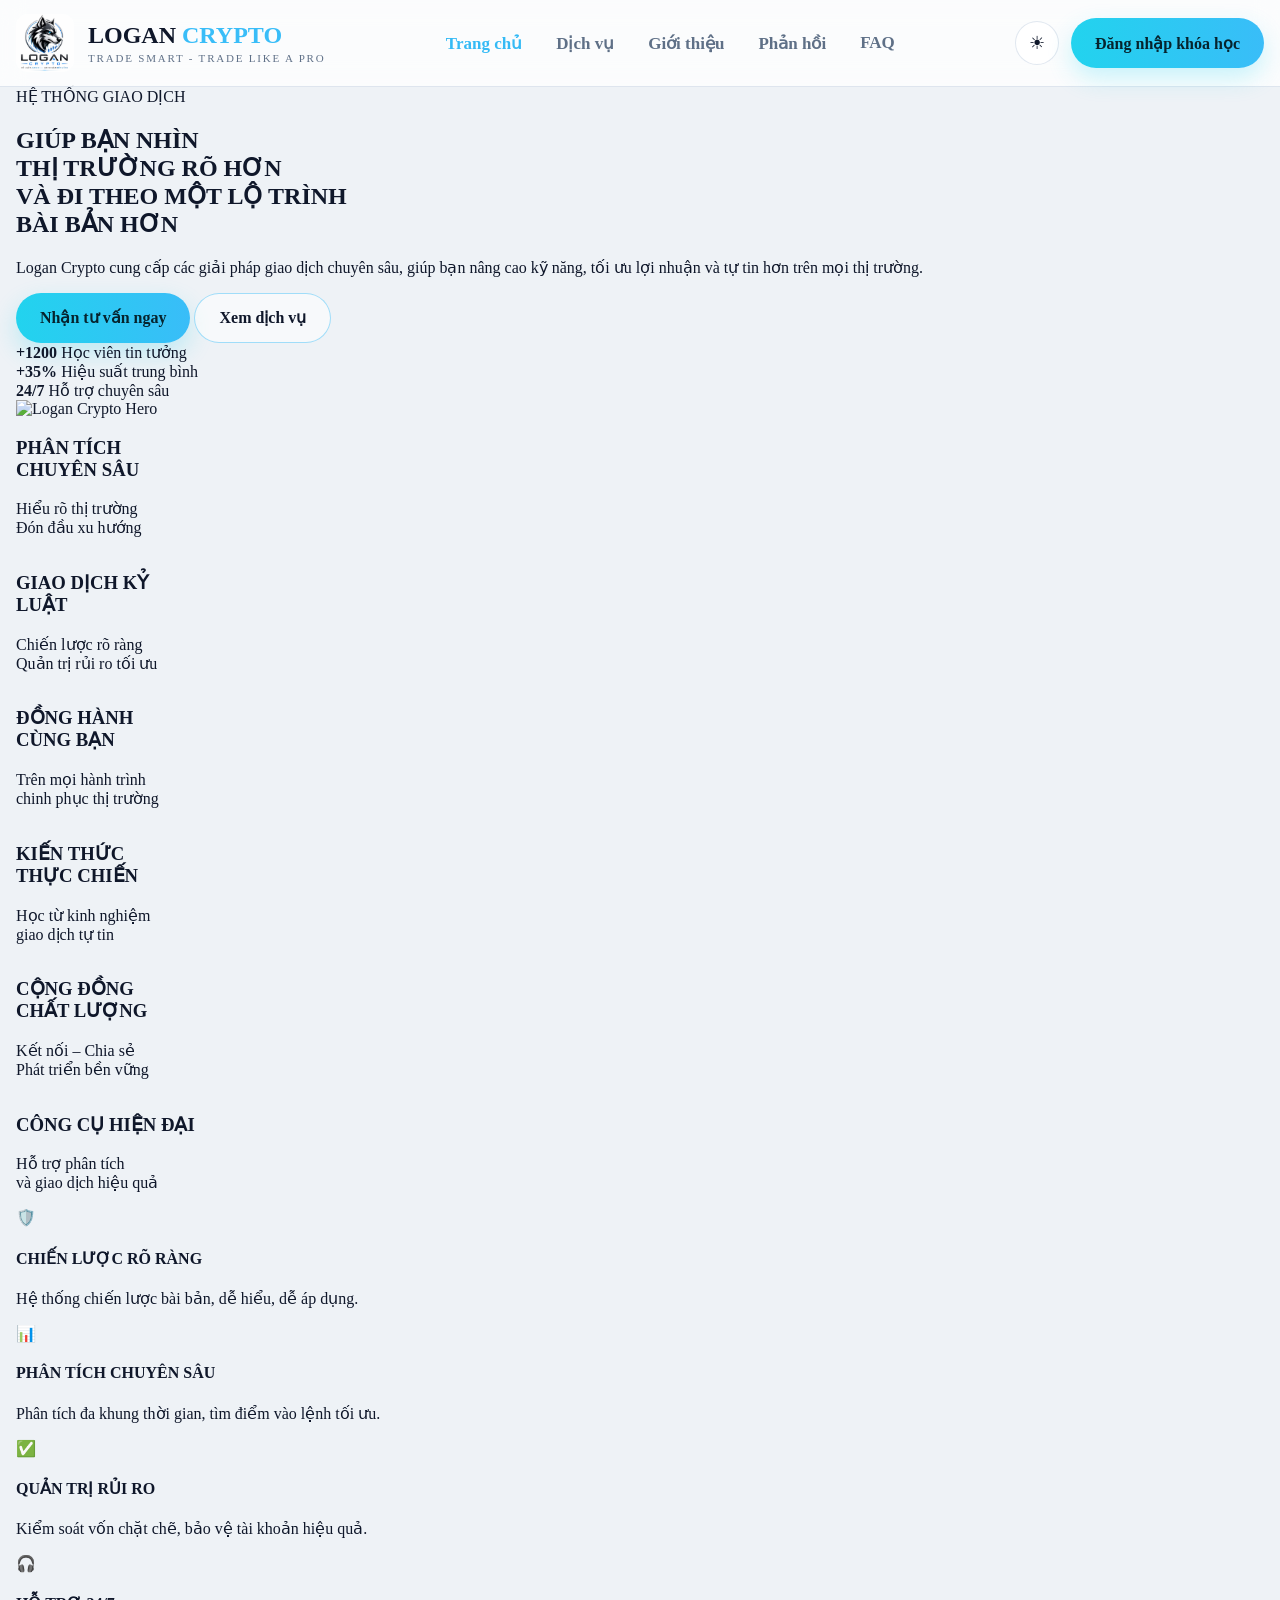
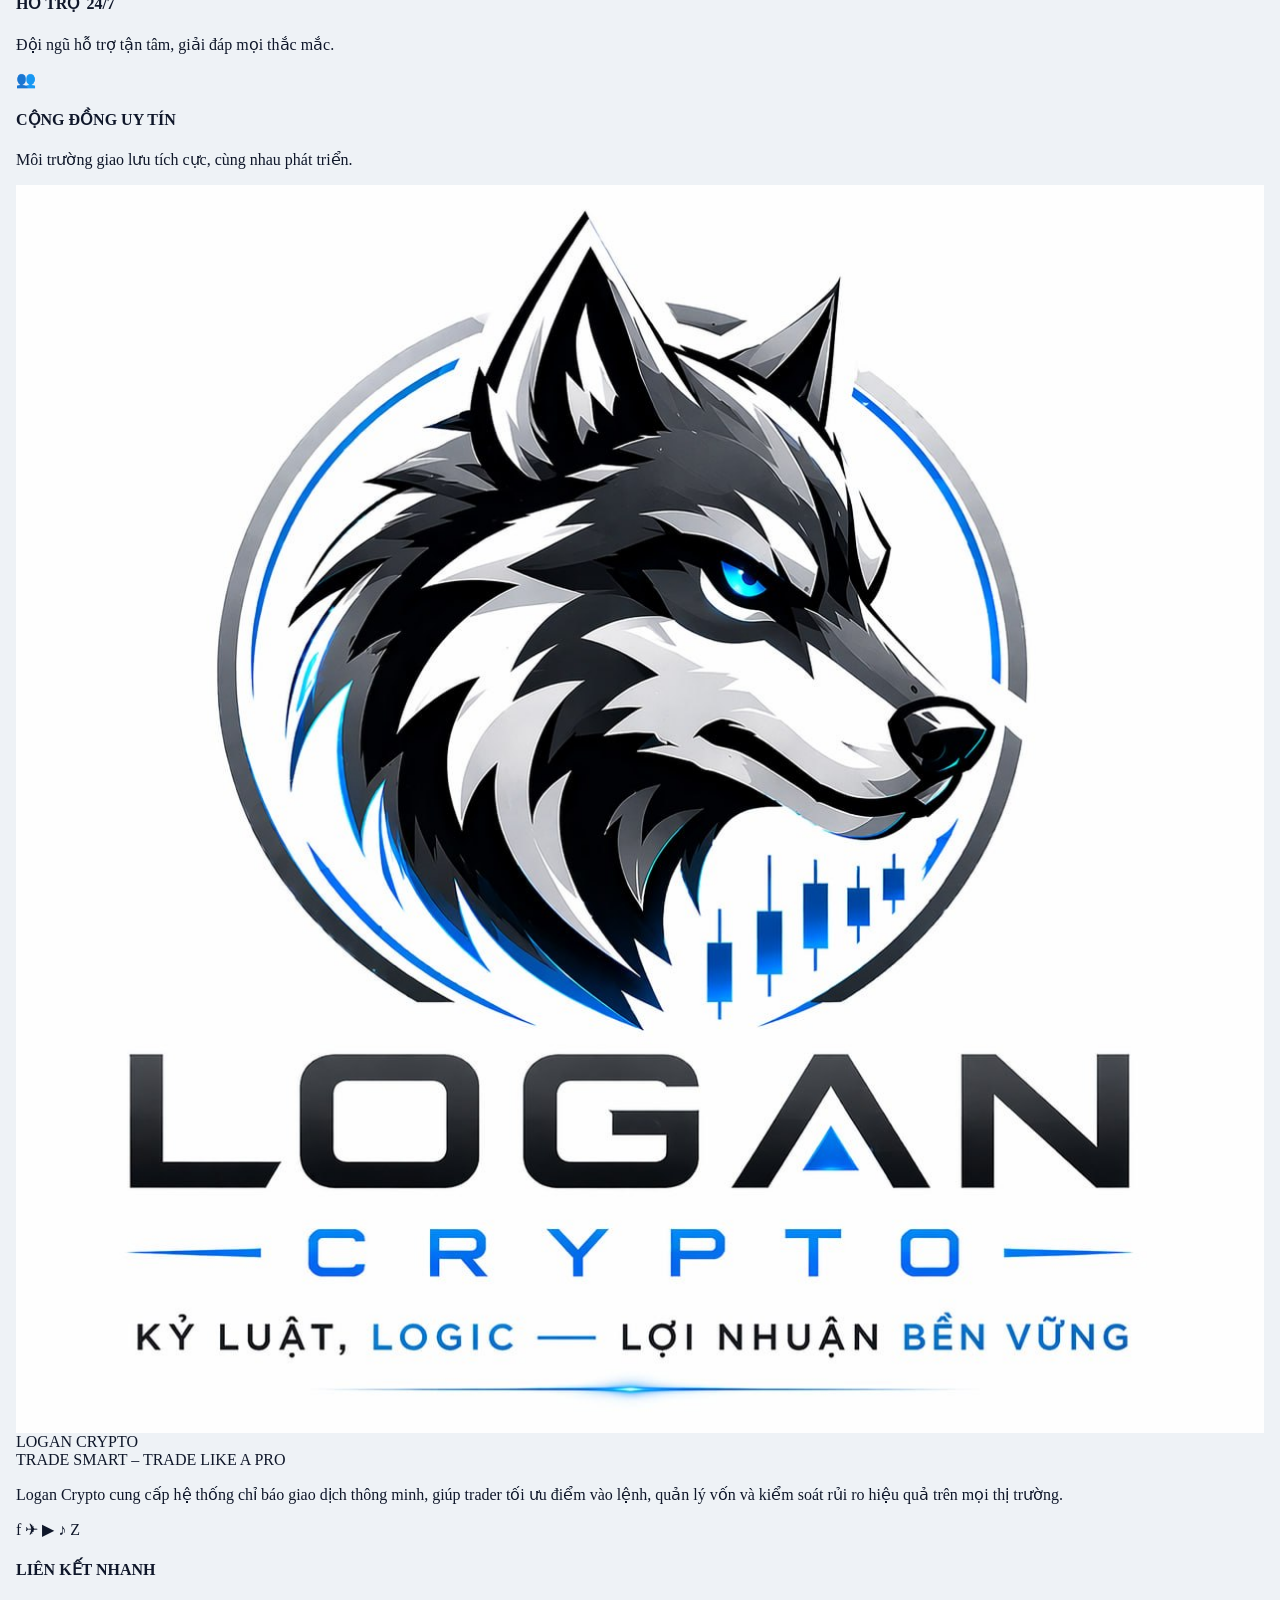
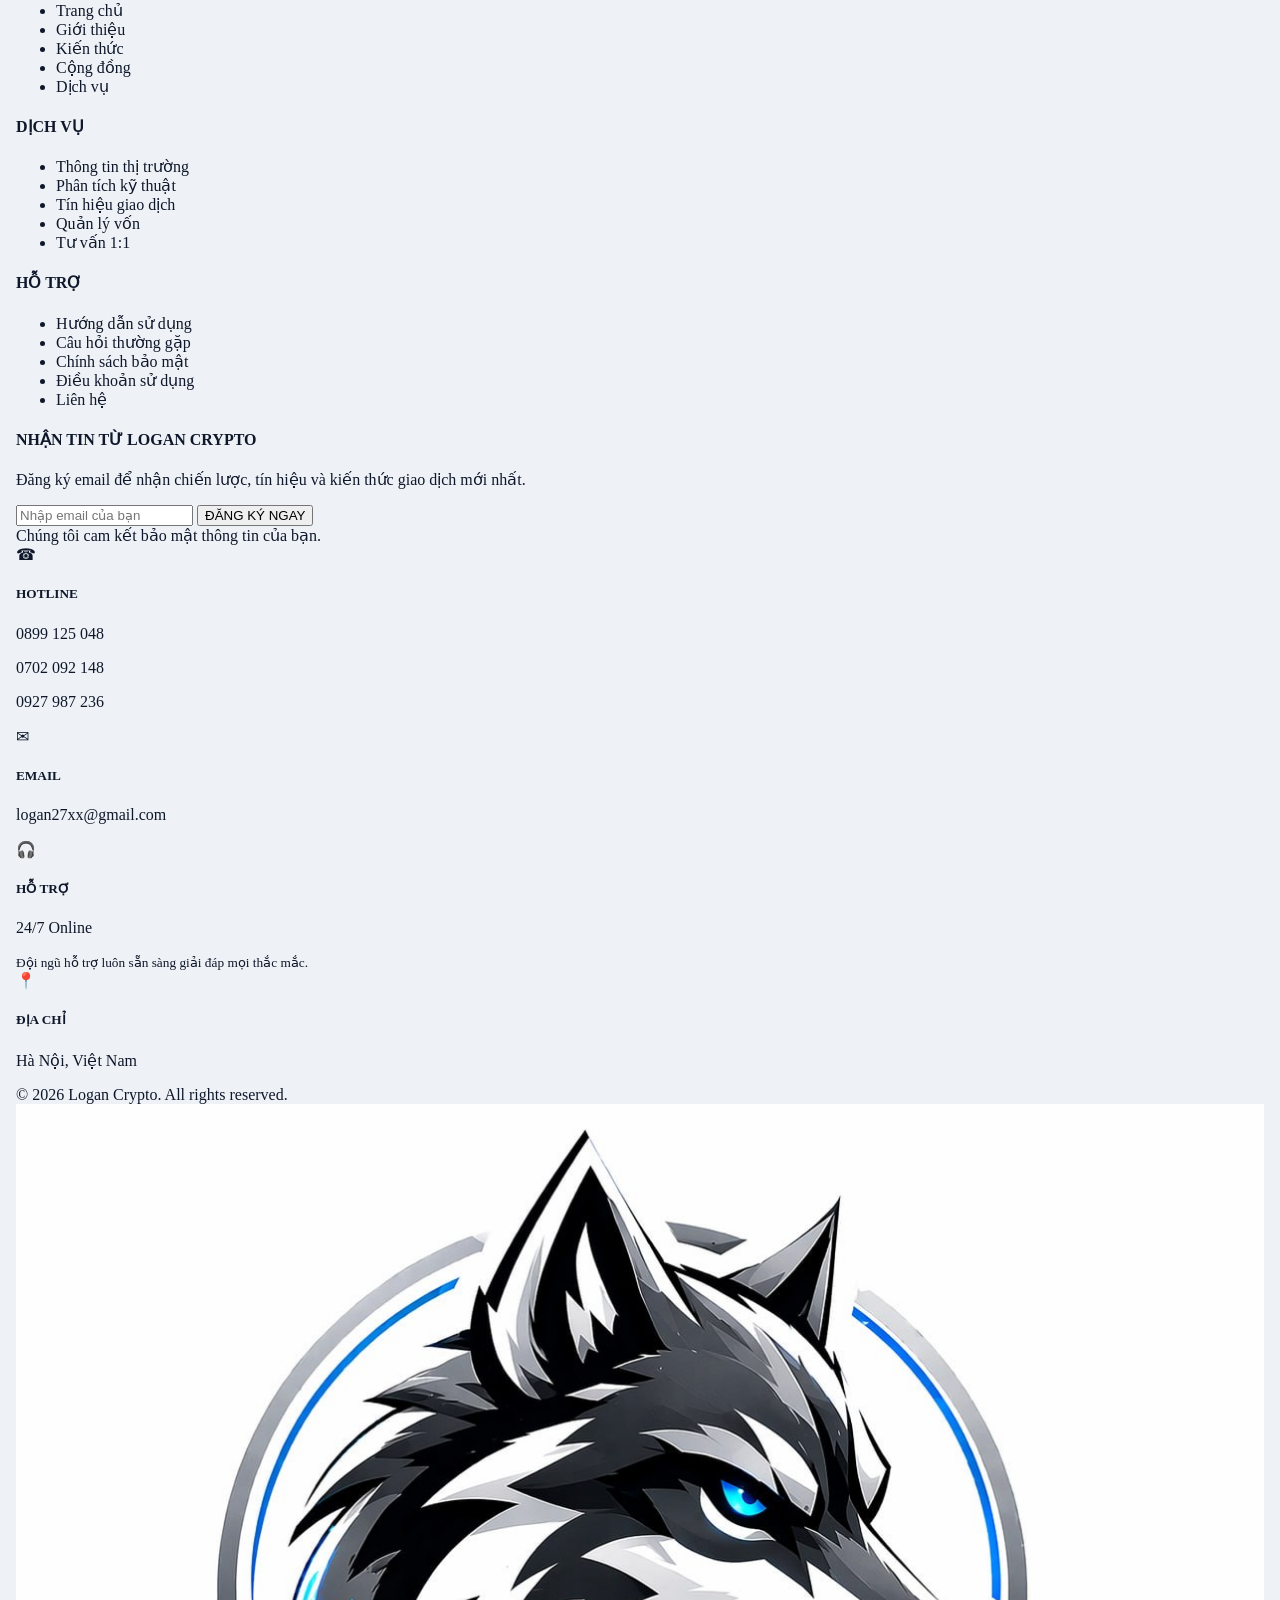
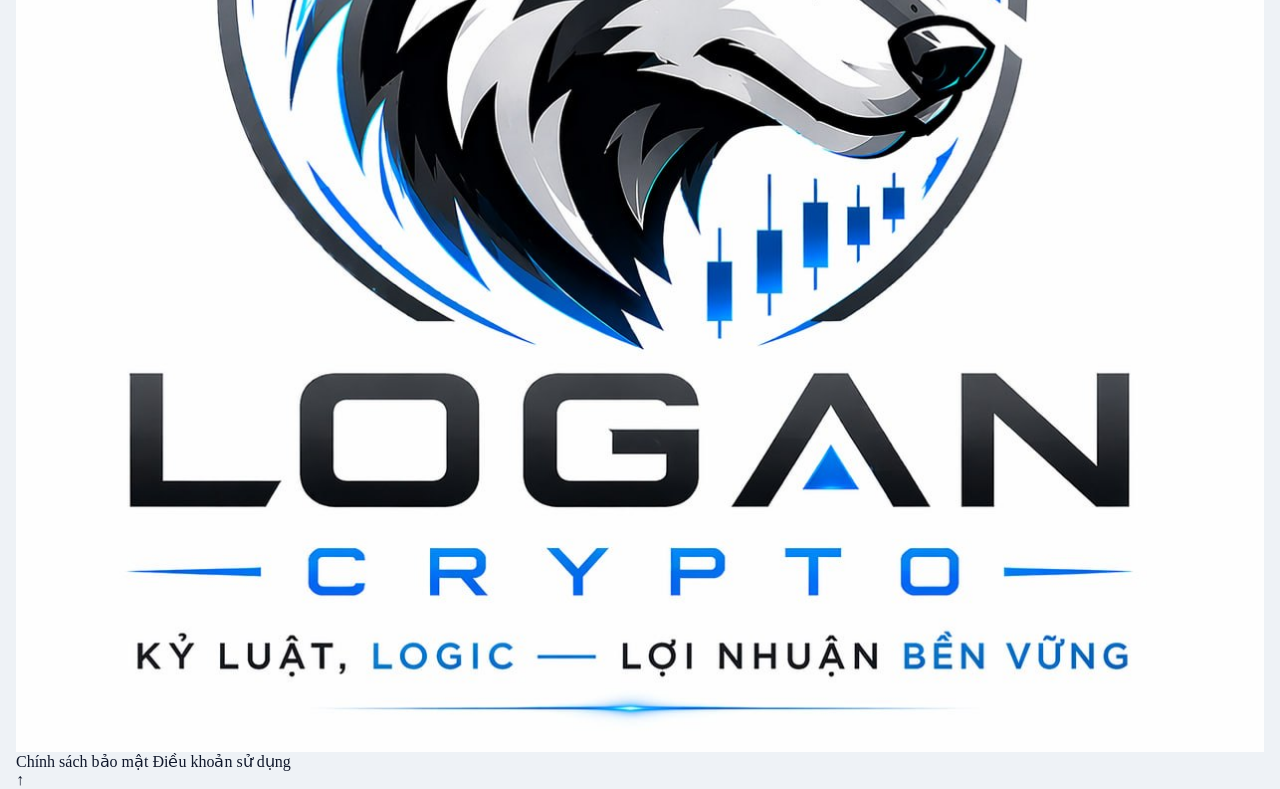
==== commit d30bdcfd: "Update index.html" ====
--- a/index.html
+++ b/index.html
@@ -5,16 +5,17 @@
   <meta name="viewport" content="width=device-width, initial-scale=1.0" />
   <title>Logan Crypto | Trang chủ</title>
   <link rel="icon" href="./logan-logo.jpg" />
-  <link rel="stylesheet" href="./site.css?v=clean1" />
+  <link rel="stylesheet" href="./site.css?v=1" />
+  <link rel="stylesheet" href="./index.css?v=1" />
 </head>
-<body>
+<body class="light-theme">
   <header class="site-header">
     <div class="page-shell header-inner">
       <a href="./index.html" class="brand">
         <img src="./logan-logo.jpg" alt="Logan Crypto" class="brand-logo" />
         <div class="brand-text">
           <div class="brand-title">LOGAN <span>CRYPTO</span></div>
-          <div class="brand-sub">TRADING ECOSYSTEM</div>
+          <div class="brand-sub">TRADE SMART - TRADE LIKE A PRO</div>
         </div>
       </a>
 
@@ -34,327 +35,271 @@
     </div>
   </header>
 
-  <main class="home-page">
-    <section class="hero-section">
-      <video class="hero-video" autoplay muted loop playsinline webkit-playsinline preload="auto" poster="./7.jpg">
-        <source src="./bg.mp4" type="video/mp4" />
-      </video>
-
-      <div class="hero-overlay"></div>
-
-      <div class="page-shell hero-content-wrap">
-        <div class="hero-content-box">
-          <p class="hero-kicker">HỆ THỐNG GIAO DỊCH</p>
-
-          <h1 class="hero-title">
+  <main class="home-main">
+    <section class="hero-home">
+      <div class="page-shell hero-home-grid">
+        <div class="hero-home-copy">
+          <div class="hero-chip">HỆ THỐNG GIAO DỊCH</div>
+          <h1>
             GIÚP BẠN NHÌN<br />
             THỊ TRƯỜNG <span>RÕ HƠN</span><br />
             VÀ ĐI THEO MỘT LỘ TRÌNH<br />
             BÀI BẢN <span>HƠN</span>
           </h1>
-
-          <p class="hero-desc">
+          <p>
             Logan Crypto cung cấp các giải pháp giao dịch chuyên sâu,
             giúp bạn nâng cao kỹ năng, tối ưu lợi nhuận
             và tự tin hơn trên mọi thị trường.
           </p>
 
-          <div class="hero-actions">
+          <div class="hero-home-actions">
             <a href="./register.html" class="btn btn-primary">Nhận tư vấn ngay</a>
             <a href="./services.html" class="btn btn-outline">Xem dịch vụ</a>
           </div>
 
-          <div class="hero-stats">
-            <div class="hero-stat">
-              <div class="hero-stat-icon">✦</div>
-              <div>
-                <strong>+1200</strong>
-                <span>Học viên tin tưởng</span>
-              </div>
-            </div>
-
-            <div class="hero-stat">
-              <div class="hero-stat-icon">📈</div>
-              <div>
-                <strong>+35%</strong>
-                <span>Hiệu suất trung bình</span>
-              </div>
-            </div>
-
-            <div class="hero-stat">
-              <div class="hero-stat-icon">🕘</div>
-              <div>
-                <strong>24/7</strong>
-                <span>Hỗ trợ chuyên sâu</span>
-              </div>
-            </div>
-          </div>
+          <div class="hero-home-stats">
+            <div class="stat-box">
+              <strong>+1200</strong>
+              <span>Học viên tin tưởng</span>
+            </div>
+            <div class="stat-box">
+              <strong>+35%</strong>
+              <span>Hiệu suất trung bình</span>
+            </div>
+            <div class="stat-box">
+              <strong>24/7</strong>
+              <span>Hỗ trợ chuyên sâu</span>
+            </div>
+          </div>
+        </div>
+
+        <div class="hero-home-media">
+          <img src="./home-hero.jpg" alt="Logan Crypto Hero" />
         </div>
       </div>
     </section>
 
-    <section class="cards-section">
+    <section class="home-cards">
       <div class="page-shell">
-        <div class="cards-grid">
-          <a href="./services.html" class="image-card">
-            <img src="./1.jpg" alt="Phân tích chuyên sâu" />
-            <div class="image-card-overlay dark"></div>
-            <div class="image-card-text white">
+        <div class="home-card-grid">
+          <a class="home-feature-card" href="./services.html">
+            <img src="./home-card-1.jpg" alt="">
+            <div class="overlay dark"></div>
+            <div class="content white">
               <h3>PHÂN TÍCH<br>CHUYÊN SÂU</h3>
               <p>Hiểu rõ thị trường<br>Đón đầu xu hướng</p>
             </div>
           </a>
 
-          <a href="./services.html" class="image-card">
-            <img src="./2.jpg" alt="Giao dịch kỷ luật" />
-            <div class="image-card-overlay light"></div>
-            <div class="image-card-text dark">
+          <a class="home-feature-card" href="./services.html">
+            <img src="./home-card-2.jpg" alt="">
+            <div class="overlay light"></div>
+            <div class="content dark">
               <h3>GIAO DỊCH KỶ<br>LUẬT</h3>
               <p>Chiến lược rõ ràng<br>Quản trị rủi ro tối ưu</p>
             </div>
           </a>
 
-          <a href="./about.html" class="image-card">
-            <img src="./3.jpg" alt="Đồng hành cùng bạn" />
-            <div class="image-card-overlay light"></div>
-            <div class="image-card-text dark">
+          <a class="home-feature-card" href="./about.html">
+            <img src="./home-card-3.jpg" alt="">
+            <div class="overlay light"></div>
+            <div class="content dark">
               <h3>ĐỒNG HÀNH<br>CÙNG BẠN</h3>
               <p>Trên mọi hành trình<br>chinh phục thị trường</p>
             </div>
           </a>
 
-          <a href="./about.html" class="image-card">
-            <img src="./4.jpg" alt="Kiến thức thực chiến" />
-            <div class="image-card-overlay light"></div>
-            <div class="image-card-text dark">
+          <a class="home-feature-card" href="./about.html">
+            <img src="./home-card-4.jpg" alt="">
+            <div class="overlay light"></div>
+            <div class="content dark">
               <h3>KIẾN THỨC<br>THỰC CHIẾN</h3>
-              <p>Học từ kinh nghiệm<br>– giao dịch tự tin</p>
-            </div>
-          </a>
-
-          <a href="./reviews.html" class="image-card">
-            <img src="./5.jpg" alt="Cộng đồng chất lượng" />
-            <div class="image-card-overlay dark"></div>
-            <div class="image-card-text white">
+              <p>Học từ kinh nghiệm<br>giao dịch tự tin</p>
+            </div>
+          </a>
+
+          <a class="home-feature-card" href="./reviews.html">
+            <img src="./home-card-5.jpg" alt="">
+            <div class="overlay dark"></div>
+            <div class="content white">
               <h3>CỘNG ĐỒNG<br>CHẤT LƯỢNG</h3>
               <p>Kết nối – Chia sẻ<br>Phát triển bền vững</p>
             </div>
           </a>
 
-          <a href="./faq.html" class="image-card">
-            <img src="./6.jpg" alt="FAQ" />
-            <div class="image-card-overlay light"></div>
-            <div class="image-card-text dark">
-              <h3>FAQ</h3>
-              <p>Giải đáp nhanh<br>những câu hỏi thường gặp</p>
+          <a class="home-feature-card" href="./faq.html">
+            <img src="./home-card-6.jpg" alt="">
+            <div class="overlay light"></div>
+            <div class="content dark">
+              <h3>CÔNG CỤ HIỆN ĐẠI</h3>
+              <p>Hỗ trợ phân tích<br>và giao dịch hiệu quả</p>
             </div>
           </a>
         </div>
       </div>
     </section>
 
-    <section class="features-section">
+    <section class="home-benefits">
       <div class="page-shell">
-        <div class="features-row">
-          <div class="feature-card">
-            <div class="feature-icon">🛡️</div>
-            <div>
-              <h4>CHIẾN LƯỢC RÕ RÀNG</h4>
-              <p>Hệ thống chiến lược bài bản, dễ hiểu, dễ áp dụng.</p>
-            </div>
-          </div>
-
-          <div class="feature-card">
-            <div class="feature-icon">📊</div>
-            <div>
-              <h4>PHÂN TÍCH CHUYÊN SÂU</h4>
-              <p>Phân tích đa khung thời gian, tìm điểm vào lệnh tối ưu.</p>
-            </div>
-          </div>
-
-          <div class="feature-card">
-            <div class="feature-icon">✅</div>
-            <div>
-              <h4>QUẢN TRỊ RỦI RO</h4>
-              <p>Kiểm soát vốn chặt chẽ, bảo vệ tài khoản hiệu quả.</p>
-            </div>
-          </div>
-
-          <div class="feature-card">
-            <div class="feature-icon">🎧</div>
-            <div>
-              <h4>HỖ TRỢ 24/7</h4>
-              <p>Đội ngũ hỗ trợ tận tâm, giải đáp mọi thắc mắc.</p>
-            </div>
-          </div>
-
-          <div class="feature-card">
-            <div class="feature-icon">👥</div>
-            <div>
-              <h4>CỘNG ĐỒNG UY TÍN</h4>
-              <p>Môi trường giao lưu tích cực, cùng nhau phát triển.</p>
-            </div>
+        <div class="benefits-row">
+          <div class="benefit-card">
+            <div class="icon">🛡️</div>
+            <h4>CHIẾN LƯỢC RÕ RÀNG</h4>
+            <p>Hệ thống chiến lược bài bản, dễ hiểu, dễ áp dụng.</p>
+          </div>
+          <div class="benefit-card">
+            <div class="icon">📊</div>
+            <h4>PHÂN TÍCH CHUYÊN SÂU</h4>
+            <p>Phân tích đa khung thời gian, tìm điểm vào lệnh tối ưu.</p>
+          </div>
+          <div class="benefit-card">
+            <div class="icon">✅</div>
+            <h4>QUẢN TRỊ RỦI RO</h4>
+            <p>Kiểm soát vốn chặt chẽ, bảo vệ tài khoản hiệu quả.</p>
+          </div>
+          <div class="benefit-card">
+            <div class="icon">🎧</div>
+            <h4>HỖ TRỢ 24/7</h4>
+            <p>Đội ngũ hỗ trợ tận tâm, giải đáp mọi thắc mắc.</p>
+          </div>
+          <div class="benefit-card">
+            <div class="icon">👥</div>
+            <h4>CỘNG ĐỒNG UY TÍN</h4>
+            <p>Môi trường giao lưu tích cực, cùng nhau phát triển.</p>
           </div>
         </div>
       </div>
     </section>
   </main>
 
-  <script>
-    const body = document.body;
-    const themeToggle = document.getElementById("themeToggle");
-    const menuToggle = document.getElementById("menuToggle");
-    const mainNav = document.getElementById("mainNav");
-
-    const savedTheme = localStorage.getItem("logan-theme");
-    if (savedTheme === "dark") {
-      body.classList.add("dark-theme");
-      themeToggle.textContent = "☾";
-    } else {
-      themeToggle.textContent = "☀";
-    }
-
-    themeToggle.addEventListener("click", () => {
-      body.classList.toggle("dark-theme");
-      const isDark = body.classList.contains("dark-theme");
-      localStorage.setItem("logan-theme", isDark ? "dark" : "light");
-      themeToggle.textContent = isDark ? "☾" : "☀";
-    });
-
-    menuToggle.addEventListener("click", () => {
-      mainNav.classList.toggle("open");
-    });
-  </script>
   <footer class="site-footer">
-  <div class="footer-bg-pattern"></div>
-
-  <div class="page-shell">
-    <div class="footer-top">
-      <div class="footer-col footer-brand-col">
-        <div class="footer-brand">
-          <img src="./logan-logo.jpg" alt="Logan Crypto" class="footer-logo" />
+    <div class="footer-bg-pattern"></div>
+
+    <div class="page-shell">
+      <div class="footer-top">
+        <div class="footer-col footer-brand-col">
+          <div class="footer-brand">
+            <img src="./logan-logo.jpg" alt="Logan Crypto" class="footer-logo" />
+            <div>
+              <div class="footer-brand-title">LOGAN <span>CRYPTO</span></div>
+              <div class="footer-brand-sub">TRADE SMART – TRADE LIKE A PRO</div>
+            </div>
+          </div>
+
+          <p class="footer-desc">
+            Logan Crypto cung cấp hệ thống chỉ báo giao dịch thông minh, giúp trader tối ưu điểm vào lệnh,
+            quản lý vốn và kiểm soát rủi ro hiệu quả trên mọi thị trường.
+          </p>
+
+          <div class="footer-socials">
+            <a href="#">f</a>
+            <a href="#">✈</a>
+            <a href="#">▶</a>
+            <a href="#">♪</a>
+            <a href="#">Z</a>
+          </div>
+        </div>
+
+        <div class="footer-col">
+          <h4>LIÊN KẾT NHANH</h4>
+          <ul class="footer-links">
+            <li><a href="./index.html">Trang chủ</a></li>
+            <li><a href="./about.html">Giới thiệu</a></li>
+            <li><a href="./about.html">Kiến thức</a></li>
+            <li><a href="./reviews.html">Cộng đồng</a></li>
+            <li><a href="./services.html">Dịch vụ</a></li>
+          </ul>
+        </div>
+
+        <div class="footer-col">
+          <h4>DỊCH VỤ</h4>
+          <ul class="footer-links">
+            <li><a href="./services.html">Thông tin thị trường</a></li>
+            <li><a href="./services.html">Phân tích kỹ thuật</a></li>
+            <li><a href="./services.html">Tín hiệu giao dịch</a></li>
+            <li><a href="./services.html">Quản lý vốn</a></li>
+            <li><a href="./services.html">Tư vấn 1:1</a></li>
+          </ul>
+        </div>
+
+        <div class="footer-col">
+          <h4>HỖ TRỢ</h4>
+          <ul class="footer-links">
+            <li><a href="./faq.html">Hướng dẫn sử dụng</a></li>
+            <li><a href="./faq.html">Câu hỏi thường gặp</a></li>
+            <li><a href="./faq.html">Chính sách bảo mật</a></li>
+            <li><a href="./faq.html">Điều khoản sử dụng</a></li>
+            <li><a href="./faq.html">Liên hệ</a></li>
+          </ul>
+        </div>
+
+        <div class="footer-col footer-newsletter">
+          <h4>NHẬN TIN TỪ <span>LOGAN CRYPTO</span></h4>
+          <p>Đăng ký email để nhận chiến lược, tín hiệu và kiến thức giao dịch mới nhất.</p>
+          <form class="footer-form">
+            <input type="email" placeholder="Nhập email của bạn" />
+            <button type="submit">ĐĂNG KÝ NGAY</button>
+          </form>
+          <div class="footer-note">Chúng tôi cam kết bảo mật thông tin của bạn.</div>
+        </div>
+      </div>
+
+      <div class="footer-contact-grid">
+        <div class="footer-contact-card">
+          <div class="footer-contact-icon">☎</div>
           <div>
-            <div class="footer-brand-title">LOGAN <span>CRYPTO</span></div>
-            <div class="footer-brand-sub">TRADE SMART – TRADE LIKE A PRO</div>
-          </div>
-        </div>
-
-        <p class="footer-desc">
-          Logan Crypto cung cấp hệ thống chỉ báo giao dịch thông minh, giúp trader tối ưu điểm vào lệnh,
-          quản lý vốn và kiểm soát rủi ro hiệu quả trên mọi thị trường.
-        </p>
-
-        <div class="footer-socials">
-          <a href="#" aria-label="Facebook">f</a>
-          <a href="#" aria-label="Telegram">✈</a>
-          <a href="#" aria-label="YouTube">▶</a>
-          <a href="#" aria-label="TikTok">♪</a>
-          <a href="#" aria-label="Zalo">Z</a>
-        </div>
-      </div>
-
-      <div class="footer-col">
-        <h4>LIÊN KẾT NHANH</h4>
-        <ul class="footer-links">
-          <li><a href="./index.html">Trang chủ</a></li>
-          <li><a href="./about.html">Giới thiệu</a></li>
-          <li><a href="./about.html">Kiến thức</a></li>
-          <li><a href="./reviews.html">Cộng đồng</a></li>
-          <li><a href="./services.html">Dịch vụ</a></li>
-        </ul>
-      </div>
-
-      <div class="footer-col">
-        <h4>DỊCH VỤ</h4>
-        <ul class="footer-links">
-          <li><a href="./services.html">Thông tin thị trường</a></li>
-          <li><a href="./services.html">Phân tích kỹ thuật</a></li>
-          <li><a href="./services.html">Tín hiệu giao dịch</a></li>
-          <li><a href="./services.html">Quản lý vốn</a></li>
-          <li><a href="./services.html">Tư vấn 1:1</a></li>
-        </ul>
-      </div>
-
-      <div class="footer-col">
-        <h4>HỖ TRỢ</h4>
-        <ul class="footer-links">
-          <li><a href="./faq.html">Hướng dẫn sử dụng</a></li>
-          <li><a href="./faq.html">Câu hỏi thường gặp</a></li>
-          <li><a href="./faq.html">Chính sách bảo mật</a></li>
-          <li><a href="./faq.html">Điều khoản sử dụng</a></li>
-          <li><a href="./faq.html">Liên hệ</a></li>
-        </ul>
-      </div>
-
-      <div class="footer-col footer-newsletter">
-        <h4>NHẬN TIN TỪ <span>LOGAN CRYPTO</span></h4>
-        <p>
-          Đăng ký email để nhận chiến lược, tín hiệu và kiến thức giao dịch mới nhất.
-        </p>
-
-        <form class="footer-form">
-          <input type="email" placeholder="Nhập email của bạn" />
-          <button type="submit">ĐĂNG KÝ NGAY</button>
-        </form>
-
-        <div class="footer-note">Chúng tôi cam kết bảo mật thông tin của bạn.</div>
+            <h5>HOTLINE</h5>
+            <p>0899 125 048</p>
+            <p>0702 092 148</p>
+            <p>0927 987 236</p>
+          </div>
+        </div>
+
+        <div class="footer-contact-card">
+          <div class="footer-contact-icon">✉</div>
+          <div>
+            <h5>EMAIL</h5>
+            <p>logan27xx@gmail.com</p>
+          </div>
+        </div>
+
+        <div class="footer-contact-card">
+          <div class="footer-contact-icon">🎧</div>
+          <div>
+            <h5>HỖ TRỢ</h5>
+            <p>24/7 Online</p>
+            <small>Đội ngũ hỗ trợ luôn sẵn sàng giải đáp mọi thắc mắc.</small>
+          </div>
+        </div>
+
+        <div class="footer-contact-card">
+          <div class="footer-contact-icon">📍</div>
+          <div>
+            <h5>ĐỊA CHỈ</h5>
+            <p>Hà Nội, Việt Nam</p>
+          </div>
+        </div>
+      </div>
+
+      <div class="footer-bottom">
+        <div class="footer-copy">© 2026 Logan Crypto. All rights reserved.</div>
+
+        <div class="footer-center-logo">
+          <span class="footer-line"></span>
+          <img src="./logan-logo.jpg" alt="Logan Crypto" />
+          <span class="footer-line"></span>
+        </div>
+
+        <div class="footer-policy-links">
+          <a href="./faq.html">Chính sách bảo mật</a>
+          <a href="./faq.html">Điều khoản sử dụng</a>
+        </div>
+
+        <a href="#" class="footer-top-btn">↑</a>
       </div>
     </div>
-
-    <div class="footer-contact-grid">
-      <div class="footer-contact-card">
-        <div class="footer-contact-icon">☎</div>
-        <div>
-          <h5>HOTLINE</h5>
-          <p>0899 125 048</p>
-          <p>0702 092 148</p>
-          <p>0927 987 236</p>
-        </div>
-      </div>
-
-      <div class="footer-contact-card">
-        <div class="footer-contact-icon">✉</div>
-        <div>
-          <h5>EMAIL</h5>
-          <p>logan27xx@gmail.com</p>
-        </div>
-      </div>
-
-      <div class="footer-contact-card">
-        <div class="footer-contact-icon">🎧</div>
-        <div>
-          <h5>HỖ TRỢ</h5>
-          <p>24/7 Online</p>
-          <small>Đội ngũ hỗ trợ luôn sẵn sàng giải đáp mọi thắc mắc.</small>
-        </div>
-      </div>
-
-      <div class="footer-contact-card">
-        <div class="footer-contact-icon">📍</div>
-        <div>
-          <h5>ĐỊA CHỈ</h5>
-          <p>Hà Nội, Việt Nam</p>
-        </div>
-      </div>
-    </div>
-
-    <div class="footer-bottom">
-      <div class="footer-copy">© 2026 Logan Crypto. All rights reserved.</div>
-
-      <div class="footer-center-logo">
-        <span class="footer-line"></span>
-        <img src="./logan-logo.jpg" alt="Logan Crypto" />
-        <span class="footer-line"></span>
-      </div>
-
-      <div class="footer-policy-links">
-        <a href="./faq.html">Chính sách bảo mật</a>
-        <a href="./faq.html">Điều khoản sử dụng</a>
-      </div>
-
-      <a href="#" class="footer-top-btn" aria-label="Lên đầu trang">↑</a>
-    </div>
-  </div>
-</footer>
+  </footer>
+
+  <script src="./site.js"></script>
 </body>
 </html>
--- a/site.css
+++ b/site.css
@@ -1192,5 +1192,454 @@
   .service-hero-actions .btn-dark-outline {
     width: 100%;
   }
-}
-}
+  .site-footer {
+  position: relative;
+  margin-top: 40px;
+  background: linear-gradient(180deg, #f8fbff 0%, #eef4fb 100%);
+  border-top: 1px solid rgba(180, 195, 220, 0.45);
+  overflow: hidden;
+}
+
+body.dark-theme .site-footer {
+  background: linear-gradient(180deg, #071427 0%, #091a31 100%);
+  border-top: 1px solid rgba(90, 129, 196, 0.16);
+}
+
+.footer-bg-pattern {
+  position: absolute;
+  inset: 0;
+  pointer-events: none;
+  opacity: 0.45;
+  background:
+    radial-gradient(circle at left bottom, rgba(59, 130, 246, 0.08), transparent 22%),
+    radial-gradient(circle at right top, rgba(59, 130, 246, 0.08), transparent 24%);
+}
+
+body.dark-theme .footer-bg-pattern {
+  opacity: 0.22;
+}
+
+.site-footer .page-shell {
+  position: relative;
+  z-index: 2;
+  padding-top: 54px;
+  padding-bottom: 28px;
+}
+
+.footer-top {
+  display: grid;
+  grid-template-columns: 1.3fr 0.7fr 0.7fr 0.7fr 1fr;
+  gap: 28px;
+  align-items: start;
+}
+
+.footer-brand {
+  display: flex;
+  align-items: center;
+  gap: 14px;
+  margin-bottom: 20px;
+}
+
+.footer-logo {
+  width: 96px;
+  height: 96px;
+  object-fit: contain;
+}
+
+.footer-brand-title {
+  font-size: 26px;
+  font-weight: 900;
+  color: #13203a;
+  line-height: 1;
+}
+
+.footer-brand-title span {
+  color: #2563eb;
+}
+
+body.dark-theme .footer-brand-title {
+  color: #eaf2ff;
+}
+
+body.dark-theme .footer-brand-title span {
+  color: #56ccff;
+}
+
+.footer-brand-sub {
+  margin-top: 6px;
+  font-size: 12px;
+  color: #40526f;
+  letter-spacing: 0.4px;
+}
+
+body.dark-theme .footer-brand-sub {
+  color: #a9bdd8;
+}
+
+.footer-desc {
+  margin: 0 0 22px;
+  color: #24385a;
+  font-size: 18px;
+  line-height: 1.8;
+  max-width: 460px;
+}
+
+body.dark-theme .footer-desc {
+  color: #d2e0f3;
+}
+
+.footer-socials {
+  display: flex;
+  gap: 12px;
+  flex-wrap: wrap;
+}
+
+.footer-socials a {
+  width: 52px;
+  height: 52px;
+  border-radius: 999px;
+  display: grid;
+  place-items: center;
+  background: #ffffff;
+  border: 1px solid rgba(186, 198, 220, 0.8);
+  color: #2563eb;
+  font-size: 26px;
+  font-weight: 900;
+  box-shadow: 0 8px 18px rgba(15, 23, 42, 0.05);
+}
+
+body.dark-theme .footer-socials a {
+  background: rgba(255,255,255,0.04);
+  border: 1px solid rgba(90, 129, 196, 0.18);
+  color: #56ccff;
+}
+
+.footer-col h4 {
+  margin: 18px 0 18px;
+  font-size: 22px;
+  font-weight: 900;
+  color: #13203a;
+}
+
+.footer-col h4 span {
+  color: #2563eb;
+}
+
+body.dark-theme .footer-col h4 {
+  color: #f2f7ff;
+}
+
+body.dark-theme .footer-col h4 span {
+  color: #56ccff;
+}
+
+.footer-links {
+  list-style: none;
+  padding: 0;
+  margin: 0;
+}
+
+.footer-links li {
+  margin-bottom: 18px;
+}
+
+.footer-links a {
+  color: #22375a;
+  font-size: 17px;
+  line-height: 1.5;
+}
+
+.footer-links a:hover {
+  color: #2563eb;
+}
+
+body.dark-theme .footer-links a {
+  color: #d3e0f3;
+}
+
+body.dark-theme .footer-links a:hover {
+  color: #56ccff;
+}
+
+.footer-newsletter {
+  background: rgba(255,255,255,0.75);
+  border: 1px solid rgba(203, 213, 225, 0.8);
+  border-radius: 22px;
+  padding: 22px;
+  box-shadow: 0 10px 24px rgba(15, 23, 42, 0.05);
+}
+
+body.dark-theme .footer-newsletter {
+  background: rgba(255,255,255,0.04);
+  border: 1px solid rgba(90, 129, 196, 0.18);
+}
+
+.footer-newsletter p {
+  margin: 0 0 18px;
+  color: #334155;
+  font-size: 16px;
+  line-height: 1.7;
+}
+
+body.dark-theme .footer-newsletter p {
+  color: #d0def2;
+}
+
+.footer-form {
+  display: flex;
+  flex-direction: column;
+  gap: 14px;
+}
+
+.footer-form input {
+  width: 100%;
+  height: 56px;
+  border-radius: 14px;
+  border: 1px solid rgba(180, 195, 220, 0.8);
+  background: #ffffff;
+  padding: 0 16px;
+  font-size: 16px;
+  color: #13203a;
+}
+
+body.dark-theme .footer-form input {
+  background: rgba(255,255,255,0.03);
+  border: 1px solid rgba(90, 129, 196, 0.2);
+  color: #eaf2ff;
+}
+
+.footer-form button {
+  height: 56px;
+  border: none;
+  border-radius: 14px;
+  background: linear-gradient(90deg, #2563eb, #1d4ed8);
+  color: #ffffff;
+  font-size: 18px;
+  font-weight: 900;
+  cursor: pointer;
+}
+
+.footer-note {
+  margin-top: 16px;
+  color: #4b5d79;
+  font-size: 15px;
+  line-height: 1.6;
+}
+
+body.dark-theme .footer-note {
+  color: #baccdf;
+}
+
+.footer-contact-grid {
+  margin-top: 34px;
+  display: grid;
+  grid-template-columns: repeat(4, minmax(0, 1fr));
+  gap: 18px;
+}
+
+.footer-contact-card {
+  display: flex;
+  align-items: flex-start;
+  gap: 16px;
+  background: rgba(255,255,255,0.75);
+  border: 1px solid rgba(203, 213, 225, 0.8);
+  border-radius: 20px;
+  padding: 20px;
+  min-height: 150px;
+  box-shadow: 0 10px 24px rgba(15, 23, 42, 0.05);
+}
+
+body.dark-theme .footer-contact-card {
+  background: rgba(255,255,255,0.04);
+  border: 1px solid rgba(90, 129, 196, 0.18);
+}
+
+.footer-contact-icon {
+  width: 68px;
+  height: 68px;
+  flex-shrink: 0;
+  border-radius: 999px;
+  display: grid;
+  place-items: center;
+  background: linear-gradient(180deg, #6ea8ff 0%, #2563eb 100%);
+  color: #ffffff;
+  font-size: 30px;
+  font-weight: 900;
+  box-shadow: 0 12px 22px rgba(37, 99, 235, 0.2);
+}
+
+.footer-contact-card h5 {
+  margin: 4px 0 10px;
+  font-size: 20px;
+  font-weight: 900;
+  color: #2563eb;
+}
+
+body.dark-theme .footer-contact-card h5 {
+  color: #56ccff;
+}
+
+.footer-contact-card p,
+.footer-contact-card small {
+  display: block;
+  margin: 0 0 8px;
+  color: #22375a;
+  font-size: 17px;
+  line-height: 1.7;
+}
+
+body.dark-theme .footer-contact-card p,
+body.dark-theme .footer-contact-card small {
+  color: #d3e0f3;
+}
+
+.footer-bottom {
+  margin-top: 34px;
+  padding-top: 24px;
+  border-top: 1px solid rgba(180, 195, 220, 0.5);
+  display: grid;
+  grid-template-columns: 1fr auto 1fr auto;
+  gap: 18px;
+  align-items: center;
+}
+
+body.dark-theme .footer-bottom {
+  border-top: 1px solid rgba(90, 129, 196, 0.18);
+}
+
+.footer-copy {
+  color: #31415d;
+  font-size: 16px;
+}
+
+body.dark-theme .footer-copy {
+  color: #cfddf1;
+}
+
+.footer-center-logo {
+  display: flex;
+  align-items: center;
+  gap: 20px;
+}
+
+.footer-center-logo img {
+  width: 64px;
+  height: 64px;
+  object-fit: contain;
+}
+
+.footer-line {
+  display: block;
+  width: 150px;
+  height: 2px;
+  background: rgba(37, 99, 235, 0.2);
+}
+
+body.dark-theme .footer-line {
+  background: rgba(86, 204, 255, 0.18);
+}
+
+.footer-policy-links {
+  display: flex;
+  justify-content: center;
+  gap: 26px;
+  flex-wrap: wrap;
+}
+
+.footer-policy-links a {
+  color: #31415d;
+  font-size: 16px;
+}
+
+body.dark-theme .footer-policy-links a {
+  color: #d1def1;
+}
+
+.footer-top-btn {
+  width: 58px;
+  height: 58px;
+  border-radius: 999px;
+  display: grid;
+  place-items: center;
+  background: #ffffff;
+  border: 1px solid rgba(180, 195, 220, 0.8);
+  color: #2563eb;
+  font-size: 30px;
+  font-weight: 900;
+  box-shadow: 0 10px 24px rgba(15, 23, 42, 0.06);
+}
+
+body.dark-theme .footer-top-btn {
+  background: rgba(255,255,255,0.04);
+  border: 1px solid rgba(90, 129, 196, 0.18);
+  color: #56ccff;
+}
+
+@media (max-width: 1300px) {
+  .footer-top {
+    grid-template-columns: 1fr 1fr;
+  }
+
+  .footer-newsletter {
+    grid-column: 1 / -1;
+  }
+
+  .footer-contact-grid {
+    grid-template-columns: repeat(2, minmax(0, 1fr));
+  }
+
+  .footer-bottom {
+    grid-template-columns: 1fr;
+    text-align: center;
+  }
+
+  .footer-policy-links {
+    justify-content: center;
+  }
+
+  .footer-center-logo {
+    justify-content: center;
+  }
+
+  .footer-top-btn {
+    margin: 0 auto;
+  }
+}
+
+@media (max-width: 767px) {
+  .site-footer .page-shell {
+    padding-top: 36px;
+    padding-bottom: 22px;
+  }
+
+  .footer-top {
+    grid-template-columns: 1fr;
+    gap: 22px;
+  }
+
+  .footer-contact-grid {
+    grid-template-columns: 1fr;
+  }
+
+  .footer-brand-title {
+    font-size: 22px;
+  }
+
+  .footer-desc {
+    font-size: 16px;
+  }
+
+  .footer-col h4 {
+    font-size: 20px;
+  }
+
+  .footer-contact-card p,
+  .footer-contact-card small,
+  .footer-links a {
+    font-size: 16px;
+  }
+
+  .footer-line {
+    width: 70px;
+  }
+}
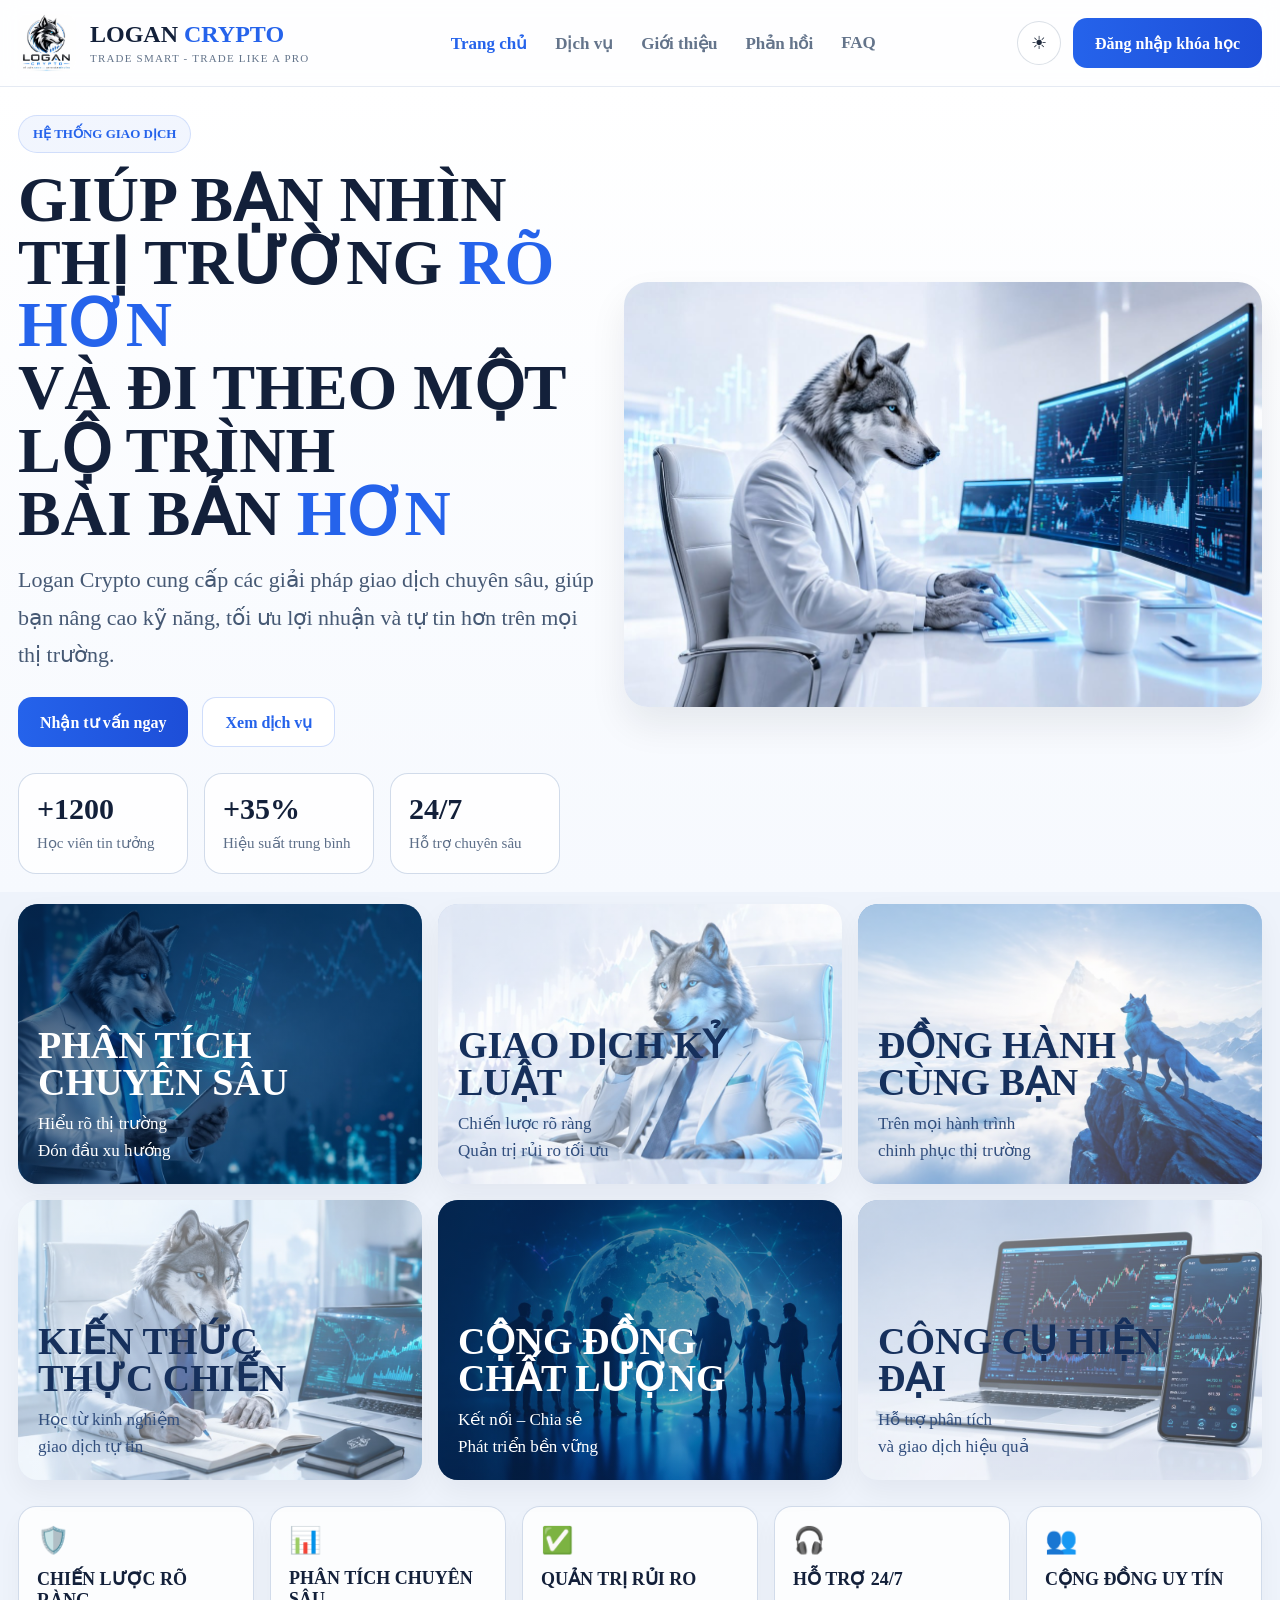
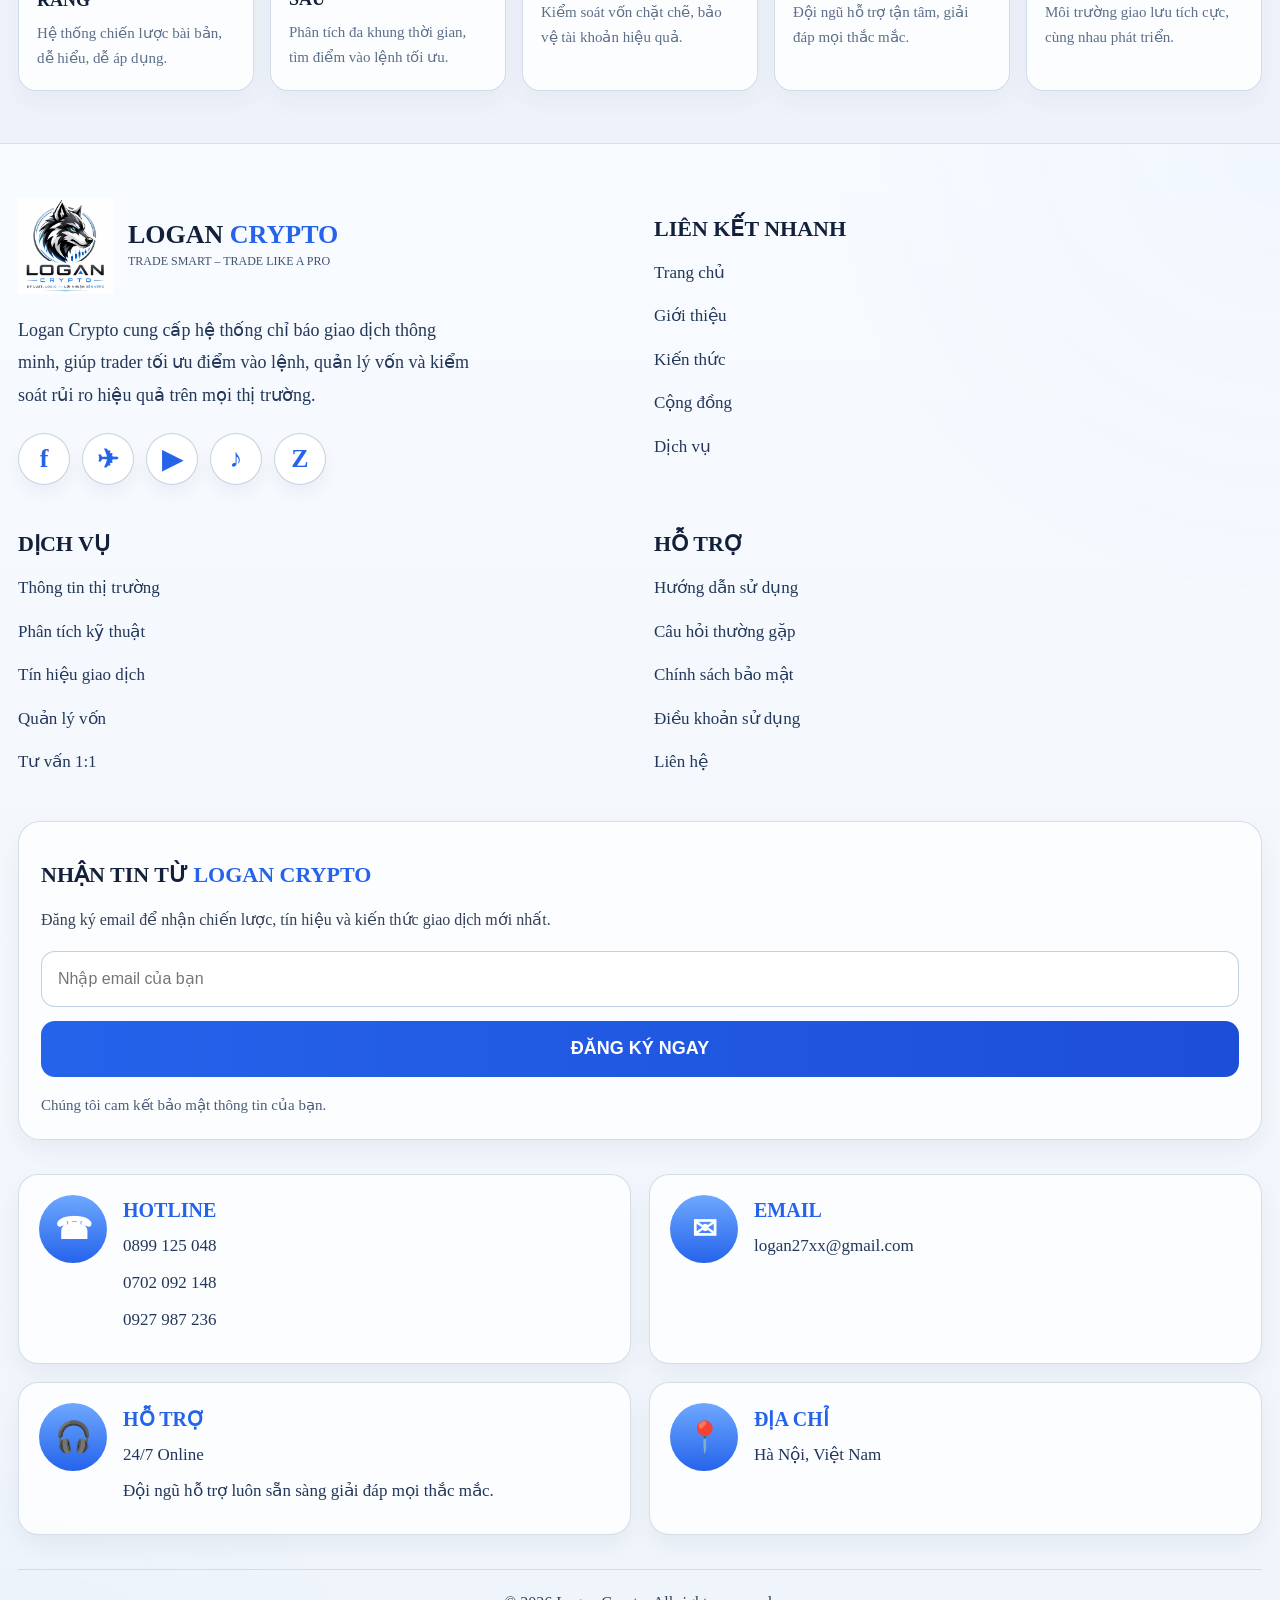
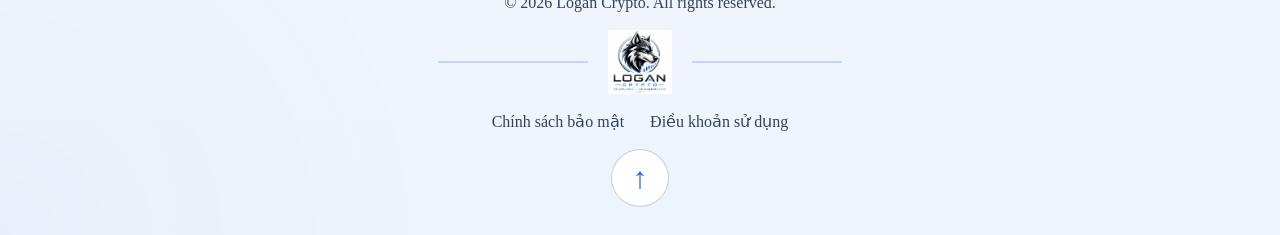
==== commit fed40856: "Update index.html" ====
--- a/index.html
+++ b/index.html
@@ -74,7 +74,7 @@
         </div>
 
         <div class="hero-home-media">
-          <img src="./home-hero.jpg" alt="Logan Crypto Hero" />
+          <img src="./7.jpg" alt="Logan Crypto Hero" />
         </div>
       </div>
     </section>
@@ -83,7 +83,7 @@
       <div class="page-shell">
         <div class="home-card-grid">
           <a class="home-feature-card" href="./services.html">
-            <img src="./home-card-1.jpg" alt="">
+            <img src="./1.jpg" alt="">
             <div class="overlay dark"></div>
             <div class="content white">
               <h3>PHÂN TÍCH<br>CHUYÊN SÂU</h3>
@@ -92,7 +92,7 @@
           </a>
 
           <a class="home-feature-card" href="./services.html">
-            <img src="./home-card-2.jpg" alt="">
+            <img src="./2.jpg" alt="">
             <div class="overlay light"></div>
             <div class="content dark">
               <h3>GIAO DỊCH KỶ<br>LUẬT</h3>
@@ -101,7 +101,7 @@
           </a>
 
           <a class="home-feature-card" href="./about.html">
-            <img src="./home-card-3.jpg" alt="">
+            <img src="./3.jpg" alt="">
             <div class="overlay light"></div>
             <div class="content dark">
               <h3>ĐỒNG HÀNH<br>CÙNG BẠN</h3>
@@ -110,7 +110,7 @@
           </a>
 
           <a class="home-feature-card" href="./about.html">
-            <img src="./home-card-4.jpg" alt="">
+            <img src="./4.jpg" alt="">
             <div class="overlay light"></div>
             <div class="content dark">
               <h3>KIẾN THỨC<br>THỰC CHIẾN</h3>
@@ -119,7 +119,7 @@
           </a>
 
           <a class="home-feature-card" href="./reviews.html">
-            <img src="./home-card-5.jpg" alt="">
+            <img src="./5.jpg" alt="">
             <div class="overlay dark"></div>
             <div class="content white">
               <h3>CỘNG ĐỒNG<br>CHẤT LƯỢNG</h3>
@@ -128,7 +128,7 @@
           </a>
 
           <a class="home-feature-card" href="./faq.html">
-            <img src="./home-card-6.jpg" alt="">
+            <img src="./6.jpg" alt="">
             <div class="overlay light"></div>
             <div class="content dark">
               <h3>CÔNG CỤ HIỆN ĐẠI</h3>
--- a/site.css
+++ b/site.css
@@ -1,25 +1,12 @@
 :root {
-  --bg: #eef2f6;
-  --panel: rgba(255, 255, 255, 0.86);
-  --panel-strong: rgba(255, 255, 255, 0.94);
-  --text: #0f172a;
-  --text-soft: #5f7087;
-  --accent: #22d3ee;
-  --accent-strong: #35baf5;
-  --line: rgba(160, 180, 205, 0.32);
-  --shadow: 0 14px 34px rgba(15, 23, 42, 0.08);
-}
-
-body.dark-theme {
-  --bg: #07111f;
-  --panel: rgba(7, 17, 31, 0.76);
-  --panel-strong: rgba(7, 17, 31, 0.90);
-  --text: #e8eef6;
-  --text-soft: #aab8c8;
-  --accent: #22d3ee;
-  --accent-strong: #4fd6ff;
-  --line: rgba(255, 255, 255, 0.08);
-  --shadow: 0 18px 40px rgba(0, 0, 0, 0.30);
+  --bg: #eef3fb;
+  --surface: rgba(255,255,255,0.82);
+  --surface-2: rgba(255,255,255,0.72);
+  --border: rgba(205, 216, 232, 0.9);
+  --text: #13203a;
+  --text-soft: #5d6f89;
+  --primary: #2563eb;
+  --primary-2: #56ccff;
 }
 
 * {
@@ -36,36 +23,47 @@
   overflow-x: hidden;
 }
 
-img,
-video {
+body.dark-theme {
+  --bg: #071427;
+  --surface: rgba(255,255,255,0.04);
+  --surface-2: rgba(255,255,255,0.05);
+  --border: rgba(90, 129, 196, 0.18);
+  --text: #eff6ff;
+  --text-soft: #c7d8ef;
+  --primary: #56ccff;
+  --primary-2: #7ddcff;
+}
+
+img {
   display: block;
   max-width: 100%;
 }
 
 a {
+  color: inherit;
   text-decoration: none;
-  color: inherit;
 }
 
 .page-shell {
   width: 100%;
-  max-width: 1760px;
+  max-width: 1680px;
   margin: 0 auto;
   padding: 0 18px;
 }
 
-/* HEADER */
+/* header */
 .site-header {
   position: sticky;
   top: 0;
   z-index: 100;
-  background: rgba(255, 255, 255, 0.78);
-  backdrop-filter: blur(12px);
-  border-bottom: 1px solid var(--line);
+  background: rgba(255, 255, 255, 0.92);
+  border-bottom: 1px solid rgba(180, 195, 220, 0.35);
+  backdrop-filter: blur(10px);
 }
 
 body.dark-theme .site-header {
-  background: rgba(7, 17, 31, 0.82);
+  background: rgba(3, 12, 30, 0.78);
+  border-bottom: 1px solid rgba(90, 129, 196, 0.18);
 }
 
 .header-inner {
@@ -73,14 +71,14 @@
   display: flex;
   align-items: center;
   justify-content: space-between;
-  gap: 24px;
+  gap: 22px;
 }
 
 .brand {
   display: flex;
   align-items: center;
   gap: 14px;
-  min-width: 240px;
+  min-width: 250px;
 }
 
 .brand-logo {
@@ -92,36 +90,58 @@
 
 .brand-title {
   font-size: 24px;
-  font-weight: 700;
   line-height: 1;
+  font-weight: 900;
+  color: #13203a;
 }
 
 .brand-title span {
-  color: #39bdf8;
+  color: #2563eb;
+}
+
+body.dark-theme .brand-title {
+  color: #f2f7ff;
+}
+
+body.dark-theme .brand-title span {
+  color: #56ccff;
 }
 
 .brand-sub {
+  margin-top: 6px;
   font-size: 11px;
-  letter-spacing: 1.8px;
-  color: var(--text-soft);
-  margin-top: 5px;
+  letter-spacing: 1.2px;
+  color: #64748b;
+}
+
+body.dark-theme .brand-sub {
+  color: #c6d7f0;
 }
 
 .main-nav {
   display: flex;
   align-items: center;
-  gap: 34px;
+  gap: 28px;
 }
 
 .main-nav a {
   font-size: 17px;
   font-weight: 700;
-  color: var(--text-soft);
+  color: #64748b;
 }
 
 .main-nav a.active,
 .main-nav a:hover {
-  color: var(--accent-strong);
+  color: #2563eb;
+}
+
+body.dark-theme .main-nav a {
+  color: #c6d7f0;
+}
+
+body.dark-theme .main-nav a.active,
+body.dark-theme .main-nav a:hover {
+  color: #56ccff;
 }
 
 .header-actions {
@@ -135,11 +155,18 @@
   width: 44px;
   height: 44px;
   border-radius: 999px;
-  border: 1px solid var(--line);
-  background: var(--panel-strong);
-  color: var(--text);
+  border: 1px solid rgba(148, 163, 184, 0.35);
+  background: #ffffff;
+  color: #1e293b;
+  cursor: pointer;
   font-size: 18px;
-  cursor: pointer;
+}
+
+body.dark-theme .theme-toggle,
+body.dark-theme .menu-toggle {
+  background: rgba(255,255,255,0.04);
+  border-color: rgba(92, 138, 209, 0.24);
+  color: #dceaff;
 }
 
 .menu-toggle {
@@ -151,1048 +178,33 @@
   align-items: center;
   justify-content: center;
   min-height: 50px;
-  padding: 0 24px;
-  border-radius: 999px;
+  padding: 0 22px;
+  border-radius: 14px;
   font-size: 16px;
-  font-weight: 700;
-  transition: 0.25s ease;
-  white-space: nowrap;
+  font-weight: 800;
+  transition: .25s ease;
 }
 
 .btn-primary {
-  background: linear-gradient(90deg, #22d3ee, #39bdf8);
-  color: #06232d;
-  box-shadow: 0 10px 24px rgba(34, 211, 238, 0.24);
-}
-
-.btn-primary:hover {
-  transform: translateY(-1px);
+  background: linear-gradient(90deg, #2563eb, #1d4ed8);
+  color: #ffffff;
+  border: none;
 }
 
 .btn-outline {
-  border: 1.5px solid rgba(53, 186, 245, 0.45);
-  color: var(--text);
-  background: rgba(255, 255, 255, 0.54);
+  border: 1px solid rgba(37, 99, 235, 0.22);
+  background: #ffffff;
+  color: #2563eb;
 }
 
 body.dark-theme .btn-outline {
-  background: rgba(255, 255, 255, 0.04);
-}
-
-.home-page {
-  width: 100%;
-  background: var(--bg);
-}
-
-/* HERO */
-.hero-section {
-  position: relative;
-  min-height: 92vh;
-  overflow: hidden;
-  display: flex;
-  align-items: center;
-  padding: 120px 0 48px;
-  background: #dfe7f1;
-}
-
-body.dark-theme .hero-section {
-  background: #08111f;
-}
-
-.hero-video {
-  position: absolute;
-  inset: 0;
-  width: 100%;
-  height: 100%;
-  object-fit: cover;
-}
-
-.hero-overlay {
-  position: absolute;
-  inset: 0;
-  background:
-    linear-gradient(90deg,
-      rgba(244, 248, 252, 0.92) 0%,
-      rgba(244, 248, 252, 0.78) 24%,
-      rgba(244, 248, 252, 0.34) 52%,
-      rgba(244, 248, 252, 0.10) 100%);
-}
-
-body.dark-theme .hero-overlay {
-  background:
-    linear-gradient(90deg,
-      rgba(6, 12, 22, 0.88) 0%,
-      rgba(6, 12, 22, 0.72) 24%,
-      rgba(6, 12, 22, 0.34) 52%,
-      rgba(6, 12, 22, 0.16) 100%);
-}
-
-.hero-content-wrap {
-  position: relative;
-  z-index: 2;
-}
-
-.hero-content-box {
-  width: min(780px, 100%);
-  background: rgba(255, 255, 255, 0.55);
-  border: 1px solid rgba(255, 255, 255, 0.40);
-  border-radius: 34px;
-  padding: 34px 34px 28px;
-  backdrop-filter: blur(12px);
-  box-shadow: 0 20px 60px rgba(15, 23, 42, 0.10);
-}
-
-body.dark-theme .hero-content-box {
-  background: rgba(7, 17, 31, 0.50);
-  border: 1px solid rgba(255, 255, 255, 0.08);
-}
-
-.hero-kicker {
-  margin: 0 0 16px;
-  font-size: 16px;
-  font-weight: 700;
-  letter-spacing: 0.6px;
-  text-transform: uppercase;
-  color: var(--text-soft);
-}
-
-.hero-title {
-  margin: 0;
-  font-size: clamp(42px, 5.6vw, 84px);
-  line-height: 0.96;
-  font-weight: 700;
-}
-
-.hero-title span {
-  color: var(--accent-strong);
-}
-
-.hero-desc {
-  margin: 24px 0 0;
-  max-width: 650px;
-  font-size: 19px;
-  line-height: 1.8;
-  color: var(--text-soft);
-}
-
-.hero-actions {
-  display: flex;
-  gap: 14px;
-  flex-wrap: wrap;
-  margin-top: 28px;
-}
-
-.hero-stats {
-  display: flex;
-  gap: 26px;
-  flex-wrap: wrap;
-  margin-top: 34px;
-}
-
-.hero-stat {
-  display: flex;
-  align-items: flex-start;
-  gap: 12px;
-}
-
-.hero-stat-icon {
-  width: 40px;
-  height: 40px;
-  border-radius: 999px;
-  background: rgba(34, 211, 238, 0.10);
-  color: var(--accent-strong);
-  display: grid;
-  place-items: center;
-  font-size: 17px;
-  flex-shrink: 0;
-}
-
-.hero-stat strong {
-  display: block;
-  margin-bottom: 6px;
-  font-size: 28px;
-  line-height: 1;
-}
-
-.hero-stat span {
-  display: block;
-  font-size: 15px;
-  line-height: 1.45;
-  color: var(--text-soft);
-}
-
-/* CARDS */
-.cards-section {
-  padding: 18px 0 0;
-}
-
-.cards-grid {
-  display: grid;
-  grid-template-columns: repeat(3, minmax(0, 1fr));
-  gap: 14px;
-}
-
-.image-card {
-  position: relative;
-  overflow: hidden;
-  border-radius: 14px;
-  background: #dfe7f1;
-  min-height: 250px;
-  box-shadow: 0 10px 28px rgba(21, 35, 62, 0.05);
-  aspect-ratio: 1.46 / 1;
-}
-
-.image-card img {
-  width: 100%;
-  height: 100%;
-  object-fit: cover;
-}
-
-.image-card-overlay {
-  position: absolute;
-  inset: 0;
-}
-
-.image-card-overlay.dark {
-  background: linear-gradient(
-    135deg,
-    rgba(5, 31, 66, 0.72) 0%,
-    rgba(10, 46, 95, 0.36) 45%,
-    rgba(15, 43, 78, 0.18) 100%
-  );
-}
-
-.image-card-overlay.light {
-  background: linear-gradient(
-    135deg,
-    rgba(255,255,255,0.56) 0%,
-    rgba(255,255,255,0.38) 45%,
-    rgba(255,255,255,0.18) 100%
-  );
-}
-
-.image-card-text {
-  position: absolute;
-  left: 18px;
-  bottom: 18px;
-  z-index: 2;
-  max-width: 74%;
-}
-
-.image-card-text h3 {
-  margin: 0 0 10px;
-  font-size: clamp(26px, 2vw, 34px);
-  line-height: 0.96;
-}
-
-.image-card-text p {
-  margin: 0;
-  font-size: 16px;
-  line-height: 1.5;
-  font-weight: 600;
-}
-
-.image-card-text.white h3,
-.image-card-text.white p {
-  color: #ffffff;
-}
-
-.image-card-text.dark h3 {
-  color: #152544;
-}
-
-.image-card-text.dark p {
-  color: #2b4264;
-}
-
-/* FEATURES */
-.features-section {
-  padding: 14px 0 34px;
-}
-
-.features-row {
-  display: grid;
-  grid-template-columns: repeat(5, minmax(0, 1fr));
-  gap: 14px;
-}
-
-.feature-card {
-  background: rgba(255,255,255,0.74);
-  border: 1px solid var(--line);
-  border-radius: 16px;
-  padding: 14px 14px 16px;
-  display: flex;
-  align-items: flex-start;
-  gap: 12px;
-  min-height: 114px;
-}
-
-body.dark-theme .feature-card {
-  background: rgba(255,255,255,0.04);
-}
-
-.feature-icon {
-  width: 42px;
-  height: 42px;
-  border-radius: 12px;
-  background: #eef7fb;
-  display: grid;
-  place-items: center;
-  font-size: 20px;
-  flex-shrink: 0;
-}
-
-body.dark-theme .feature-icon {
-  background: rgba(34, 211, 238, 0.12);
-}
-
-.feature-card h4 {
-  margin: 0 0 6px;
-  font-size: 15px;
-  line-height: 1.3;
-  font-weight: 800;
-}
-
-.feature-card p {
-  margin: 0;
-  color: var(--text-soft);
-  font-size: 14px;
-  line-height: 1.45;
-}
-
-/* RESPONSIVE */
-@media (max-width: 1500px) {
-  .page-shell {
-    max-width: 100%;
-    padding: 0 16px;
-  }
-}
-
-@media (max-width: 1200px) {
-  .cards-grid {
-    grid-template-columns: repeat(2, minmax(0, 1fr));
-  }
-
-  .features-row {
-    grid-template-columns: repeat(2, minmax(0, 1fr));
-  }
-
-  .hero-section {
-    min-height: 78vh;
-  }
-}
-
-@media (max-width: 900px) {
-  .main-nav {
-    display: none;
-    position: absolute;
-    top: 86px;
-    left: 0;
-    right: 0;
-    background: var(--panel-strong);
-    border-top: 1px solid var(--line);
-    border-bottom: 1px solid var(--line);
-    padding: 16px 18px;
-    flex-direction: column;
-    align-items: flex-start;
-    gap: 14px;
-  }
-
-  .main-nav.open {
-    display: flex;
-  }
-
-  .menu-toggle {
-    display: inline-grid;
-    place-items: center;
-  }
-
-  .login-btn {
-    display: none;
-  }
-
-  .hero-section {
-    min-height: 72vh;
-    padding: 104px 0 26px;
-  }
-
-  .hero-content-box {
-    width: 100%;
-    padding: 24px 20px 20px;
-    border-radius: 24px;
-  }
-
-  .hero-stats {
-    display: grid;
-    grid-template-columns: 1fr;
-    gap: 16px;
-  }
-
-  .cards-grid {
-    grid-template-columns: 1fr;
-  }
-
-  .features-row {
-    grid-template-columns: 1fr;
-  }
-}
-
-@media (max-width: 640px) {
-  .page-shell {
-    padding: 0 12px;
-  }
-
-  .brand-title {
-    font-size: 18px;
-  }
-
-  .brand-sub {
-    font-size: 10px;
-  }
-
-  .hero-title {
-    font-size: clamp(34px, 10vw, 56px);
-  }
-
-  .hero-desc {
-    font-size: 16px;
-    line-height: 1.7;
-  }
-
-  .hero-actions {
-    flex-direction: column;
-  }
-
-  .hero-actions .btn {
-    width: 100%;
-  }
-
-  .image-card-text {
-    max-width: 82%;
-  }
-
-  .image-card-text h3 {
-    font-size: 28px;
-  /* ===== SERVICES PAGE ===== */
-.services-page {
-  background:
-    radial-gradient(circle at top center, rgba(14, 58, 133, 0.22), transparent 34%),
-    linear-gradient(180deg, #03112d 0%, #020a1d 100%);
-  color: #e9f2ff;
-}
-
-.services-page .site-header {
-  background: rgba(3, 12, 30, 0.72);
-  border-bottom: 1px solid rgba(90, 129, 196, 0.18);
-}
-
-.services-page .brand-sub,
-.services-page .main-nav a,
-.services-page .theme-toggle {
-  color: #c6d7f0;
-}
-
-.services-page .main-nav a.active,
-.services-page .main-nav a:hover {
-  color: #36c5ff;
-}
-
-.services-page .theme-toggle,
-.services-page .menu-toggle {
-  background: rgba(255,255,255,0.04);
-  border: 1px solid rgba(92, 138, 209, 0.24);
-  color: #dceaff;
-}
-
-.services-main {
-  padding-top: 22px;
-}
-
-.service-section {
-  padding: 28px 0;
-}
-
-.section-title {
-  margin: 0 0 24px;
-  text-align: center;
-  font-size: clamp(28px, 3vw, 48px);
-  font-weight: 800;
-  color: #ffffff;
-}
-
-.section-title span {
-  color: #37c9ff;
-}
-
-/* HERO */
-.service-hero {
-  position: relative;
-  overflow: hidden;
-  padding: 40px 0 24px;
-}
-
-.service-hero-bg {
-  position: absolute;
-  inset: 0;
-  background:
-    radial-gradient(circle at 65% 26%, rgba(42, 130, 255, 0.28), transparent 20%),
-    radial-gradient(circle at 82% 16%, rgba(0, 184, 255, 0.20), transparent 18%);
-  pointer-events: none;
-}
-
-.service-hero-grid {
-  position: relative;
-  z-index: 2;
-  display: grid;
-  grid-template-columns: 0.96fr 1.04fr;
-  gap: 34px;
-  align-items: center;
-}
-
-.service-chip {
-  display: inline-flex;
-  align-items: center;
-  gap: 8px;
-  min-height: 40px;
-  padding: 0 16px;
-  border-radius: 999px;
-  border: 1px solid rgba(56, 176, 255, 0.30);
-  background: rgba(5, 23, 52, 0.72);
-  color: #8ad8ff;
-  font-size: 14px;
-  font-weight: 700;
-  margin-bottom: 18px;
-}
-
-.service-hero-copy h1 {
-  margin: 0;
-  font-size: clamp(42px, 5vw, 82px);
-  line-height: 0.98;
-  font-weight: 800;
-  color: #ffffff;
-}
-
-.service-hero-copy h1 span {
-  color: #27b8ff;
-}
-
-.service-hero-desc {
-  margin: 18px 0 0;
-  font-size: 28px;
-  line-height: 1.35;
-  color: #d7e6ff;
-}
-
-.service-mini-features {
-  display: flex;
-  gap: 18px;
-  flex-wrap: wrap;
-  margin-top: 26px;
-}
-
-.service-mini-item {
-  display: flex;
-  align-items: flex-start;
-  gap: 10px;
-  color: #d8e8ff;
-  font-size: 15px;
-  line-height: 1.5;
-  min-width: 180px;
-}
-
-.mini-icon {
-  width: 36px;
-  height: 36px;
-  border-radius: 999px;
-  display: grid;
-  place-items: center;
-  background: rgba(24, 121, 255, 0.16);
-  border: 1px solid rgba(58, 176, 255, 0.22);
-  flex-shrink: 0;
-}
-
-.service-hero-actions {
-  display: flex;
-  gap: 14px;
-  flex-wrap: wrap;
-  margin-top: 28px;
-}
-
-.btn-dark-outline {
-  display: inline-flex;
-  align-items: center;
-  justify-content: center;
-  min-height: 50px;
-  padding: 0 24px;
-  border-radius: 14px;
-  border: 1px solid rgba(56, 176, 255, 0.32);
-  background: rgba(255,255,255,0.02);
-  color: #e8f4ff;
-  font-weight: 700;
-  transition: .25s ease;
-}
-
-.btn-dark-outline:hover {
-  transform: translateY(-1px);
-  border-color: #37c9ff;
-  color: #37c9ff;
-}
-
-.service-hero-media {
-  position: relative;
-  min-height: 640px;
-}
-
-.service-hero-media img {
-  width: 100%;
-  height: 100%;
-  min-height: 640px;
-  object-fit: contain;
-  object-position: center;
-  filter: drop-shadow(0 18px 40px rgba(0, 0, 0, 0.28));
-}
-
-/* PROBLEM */
-.problem-grid {
-  display: grid;
-  grid-template-columns: repeat(4, minmax(0, 1fr));
-  gap: 18px;
-}
-
-.problem-card {
-  background: rgba(8, 26, 61, 0.88);
-  border: 1px solid rgba(69, 113, 191, 0.20);
-  border-radius: 18px;
-  padding: 22px 20px;
-  min-height: 210px;
-  box-shadow: 0 14px 30px rgba(0, 0, 0, 0.18);
-}
-
-.problem-icon {
-  width: 54px;
-  height: 54px;
-  border-radius: 999px;
-  display: grid;
-  place-items: center;
-  font-size: 24px;
-  background: rgba(255, 90, 90, 0.10);
-  border: 1px solid rgba(255, 124, 124, 0.18);
-  margin-bottom: 18px;
-}
-
-.problem-card h3 {
-  margin: 0 0 12px;
-  font-size: 28px;
-  line-height: 1.15;
-  color: #ffffff;
-}
-
-.problem-card p {
-  margin: 0;
-  color: #b6c8e6;
-  font-size: 16px;
-  line-height: 1.7;
-}
-
-.problem-note {
-  margin: 18px 0 0;
-  text-align: center;
-  color: #dce9ff;
-  font-size: 24px;
-  font-weight: 600;
-}
-
-/* SOLUTION */
-.solution-grid {
-  display: grid;
-  grid-template-columns: 0.92fr 1.08fr;
-  gap: 28px;
-  align-items: center;
-}
-
-.solution-list {
-  display: flex;
-  flex-direction: column;
-  gap: 18px;
-}
-
-.solution-item {
-  display: flex;
-  align-items: flex-start;
-  gap: 14px;
-}
-
-.solution-check {
-  width: 34px;
-  height: 34px;
-  border-radius: 999px;
-  display: grid;
-  place-items: center;
-  background: rgba(0, 152, 255, 0.16);
-  color: #36c8ff;
-  font-weight: 800;
-  flex-shrink: 0;
-  margin-top: 2px;
-}
-
-.solution-item h4 {
-  margin: 0 0 6px;
-  color: #ffffff;
-  font-size: 24px;
-}
-
-.solution-item p {
-  margin: 0;
-  color: #bad0ec;
-  font-size: 17px;
-  line-height: 1.65;
-}
-
-.solution-action {
-  margin-top: 10px;
-}
-
-.solution-media {
-  min-height: 420px;
-  display: flex;
-  align-items: center;
-  justify-content: center;
-}
-
-.solution-media img {
-  width: 100%;
-  height: auto;
-  max-height: 520px;
-  object-fit: contain;
-  filter: drop-shadow(0 22px 45px rgba(0, 0, 0, 0.28));
-}
-
-/* PRICING */
-.pricing-grid {
-  display: grid;
-  grid-template-columns: repeat(3, minmax(0, 1fr));
-  gap: 24px;
-}
-
-.pricing-card {
-  position: relative;
-  background: linear-gradient(180deg, rgba(8, 26, 61, 0.95), rgba(7, 20, 49, 0.95));
-  border: 1px solid rgba(70, 116, 201, 0.22);
-  border-radius: 24px;
-  padding: 30px 26px;
-  box-shadow: 0 16px 34px rgba(0,0,0,0.22);
-}
-
-.pricing-card.popular {
-  border-color: rgba(53, 186, 245, 0.52);
-  box-shadow: 0 18px 36px rgba(31, 154, 255, 0.18);
-  transform: translateY(-6px);
-}
-
-.popular-badge {
-  position: absolute;
-  top: -12px;
-  left: 50%;
-  transform: translateX(-50%);
-  min-height: 28px;
-  padding: 0 14px;
-  border-radius: 999px;
-  background: linear-gradient(90deg, #0ea5ff, #2dd4ff);
-  color: #ffffff;
-  font-size: 12px;
-  font-weight: 800;
-  display: inline-flex;
-  align-items: center;
-  justify-content: center;
-}
-
-.pricing-card h3 {
-  margin: 0;
-  text-align: center;
-  font-size: 42px;
-  color: #ffffff;
-}
-
-.pricing-sub {
-  margin-top: 8px;
-  text-align: center;
-  color: #b9cae6;
-  font-size: 16px;
-}
-
-.pricing-price {
-  margin-top: 22px;
-  text-align: center;
-  color: #ffffff;
-  font-size: 54px;
-  font-weight: 800;
-}
-
-.pricing-price span {
-  font-size: 18px;
-  color: #b9cae6;
-  font-weight: 600;
-}
-
-.pricing-card ul {
-  margin: 22px 0 0;
-  padding: 0;
-  list-style: none;
-}
-
-.pricing-card ul li {
-  position: relative;
-  padding-left: 26px;
-  margin-bottom: 12px;
-  color: #dbe9ff;
-  font-size: 17px;
-}
-
-.pricing-card ul li::before {
-  content: "●";
-  position: absolute;
-  left: 0;
-  top: 0;
-  color: #38caff;
-}
-
-.pricing-btn {
-  width: 100%;
-  margin-top: 18px;
-}
-
-.btn-purple {
-  display: inline-flex;
-  align-items: center;
-  justify-content: center;
-  min-height: 50px;
-  padding: 0 24px;
-  border-radius: 14px;
-  background: linear-gradient(90deg, #4353ff, #7934ff);
-  color: #ffffff;
-  font-weight: 700;
-  box-shadow: 0 12px 28px rgba(95, 72, 255, 0.24);
-}
-
-/* RESULT */
-.result-grid {
-  display: grid;
-  grid-template-columns: 0.8fr 0.8fr 1.4fr;
-  gap: 18px;
-  align-items: stretch;
-}
-
-.result-small,
-.result-large {
-  background: rgba(8, 26, 61, 0.88);
-  border: 1px solid rgba(69, 113, 191, 0.20);
-  border-radius: 18px;
-  padding: 22px;
-}
-
-.result-small h3 {
-  margin: 0 0 14px;
-  text-align: center;
-  font-size: 30px;
-}
-
-.before-box h3 {
-  color: #ff637a;
-}
-
-.after-box h3 {
-  color: #44d37e;
-}
-
-.result-small ul {
-  list-style: none;
-  padding: 0;
-  margin: 0;
-}
-
-.result-small li {
-  margin-bottom: 12px;
-  color: #dbe9ff;
-  font-size: 17px;
-}
-
-.result-stats {
-  display: grid;
-  grid-template-columns: repeat(3, minmax(0,1fr));
-  gap: 14px;
-  margin-bottom: 18px;
-}
-
-.result-stats div {
-  text-align: center;
-}
-
-.result-stats strong {
-  display: block;
-  font-size: 44px;
-  color: #47d4ff;
-}
-
-.result-stats span {
-  display: block;
-  margin-top: 4px;
-  color: #c1d4ef;
-  font-size: 14px;
-  font-weight: 700;
-}
-
-.result-large img {
-  width: 100%;
-  border-radius: 12px;
-  object-fit: cover;
-}
-
-/* PROCESS */
-.process-row {
-  display: grid;
-  grid-template-columns: repeat(4, minmax(0, 1fr));
-  gap: 16px;
-}
-
-.process-card {
-  position: relative;
-  background: rgba(8, 26, 61, 0.88);
-  border: 1px solid rgba(69, 113, 191, 0.20);
-  border-radius: 18px;
-  padding: 26px 20px 22px;
-  text-align: center;
-}
-
-.step-number {
-  position: absolute;
-  top: 14px;
-  left: 14px;
-  width: 34px;
-  height: 34px;
-  border-radius: 999px;
-  display: grid;
-  place-items: center;
-  background: #166dff;
-  color: #ffffff;
-  font-weight: 800;
-}
-
-.process-icon {
-  font-size: 44px;
-  margin-bottom: 14px;
-}
-
-.process-card h4 {
-  margin: 0 0 10px;
-  font-size: 24px;
-  color: #ffffff;
-}
-
-.process-card p {
-  margin: 0;
-  color: #c1d4ef;
-  font-size: 16px;
-  line-height: 1.65;
-}
-
-/* CTA */
-.cta-box {
-  display: grid;
-  grid-template-columns: 0.7fr 1.1fr 0.9fr;
-  gap: 18px;
-  align-items: center;
-  background: linear-gradient(180deg, rgba(10, 31, 72, 0.94), rgba(7, 22, 56, 0.96));
-  border: 1px solid rgba(70, 116, 201, 0.22);
-  border-radius: 24px;
-  padding: 22px 24px;
-}
-
-.cta-left img {
-  width: 100%;
-  max-width: 230px;
-  margin: 0 auto;
-  object-fit: contain;
-}
-
-.cta-center h3 {
-  margin: 0 0 10px;
-  color: #ffffff;
-  font-size: 44px;
-  line-height: 1.05;
-}
-
-.cta-center p {
-  margin: 0;
-  color: #c6d7f0;
-  font-size: 18px;
-  line-height: 1.7;
-}
-
-.cta-right {
-  display: flex;
-  flex-direction: column;
-  gap: 14px;
-}
-
-.cta-btn {
-  width: 100%;
-}
-
-/* RESPONSIVE */
-@media (max-width: 1400px) {
-  .service-hero-grid,
-  .solution-grid,
-  .cta-box {
-    grid-template-columns: 1fr;
-  }
-
-  .service-hero-media {
-    min-height: 420px;
-  }
-
-  .service-hero-media img {
-    min-height: 420px;
-    max-height: 560px;
-  }
-}
-
-@media (max-width: 1200px) {
-  .problem-grid,
-  .pricing-grid,
-  .process-row {
-    grid-template-columns: repeat(2, minmax(0, 1fr));
-  }
-
-  .result-grid {
-    grid-template-columns: 1fr;
-  }
-}
-
-@media (max-width: 900px) {
-  .service-hero-copy h1 {
-    font-size: clamp(34px, 9vw, 58px);
-  }
-
-  .service-hero-desc {
-    font-size: 22px;
-  }
-
-  .problem-grid,
-  .pricing-grid,
-  .process-row,
-  .features-row {
-    grid-template-columns: 1fr;
-  }
-
-  .service-hero-actions {
-    flex-direction: column;
-  }
-
-  .service-hero-actions .btn,
-  .service-hero-actions .btn-dark-outline {
-    width: 100%;
-  }
-  .site-footer {
+  background: rgba(255,255,255,0.03);
+  border-color: rgba(86, 204, 255, 0.18);
+  color: #56ccff;
+}
+
+/* footer */
+.site-footer {
   position: relative;
   margin-top: 40px;
   background: linear-gradient(180deg, #f8fbff 0%, #eef4fb 100%);
@@ -1269,7 +281,6 @@
   margin-top: 6px;
   font-size: 12px;
   color: #40526f;
-  letter-spacing: 0.4px;
 }
 
 body.dark-theme .footer-brand-sub {
@@ -1349,16 +360,8 @@
   line-height: 1.5;
 }
 
-.footer-links a:hover {
-  color: #2563eb;
-}
-
 body.dark-theme .footer-links a {
   color: #d3e0f3;
-}
-
-body.dark-theme .footer-links a:hover {
-  color: #56ccff;
 }
 
 .footer-newsletter {
@@ -1465,7 +468,6 @@
   color: #ffffff;
   font-size: 30px;
   font-weight: 900;
-  box-shadow: 0 12px 22px rgba(37, 99, 235, 0.2);
 }
 
 .footer-contact-card h5 {
@@ -1566,7 +568,6 @@
   color: #2563eb;
   font-size: 30px;
   font-weight: 900;
-  box-shadow: 0 10px 24px rgba(15, 23, 42, 0.06);
 }
 
 body.dark-theme .footer-top-btn {
@@ -1593,10 +594,7 @@
     text-align: center;
   }
 
-  .footer-policy-links {
-    justify-content: center;
-  }
-
+  .footer-policy-links,
   .footer-center-logo {
     justify-content: center;
   }
@@ -1606,10 +604,42 @@
   }
 }
 
+@media (max-width: 900px) {
+  .main-nav {
+    display: none;
+    position: absolute;
+    top: 86px;
+    left: 0;
+    right: 0;
+    background: rgba(255,255,255,0.98);
+    border-top: 1px solid rgba(180, 195, 220, 0.35);
+    padding: 16px 18px;
+    flex-direction: column;
+    align-items: flex-start;
+    gap: 14px;
+  }
+
+  body.dark-theme .main-nav {
+    background: rgba(3, 12, 30, 0.98);
+  }
+
+  .main-nav.open {
+    display: flex;
+  }
+
+  .menu-toggle {
+    display: inline-grid;
+    place-items: center;
+  }
+
+  .login-btn {
+    display: none;
+  }
+}
+
 @media (max-width: 767px) {
-  .site-footer .page-shell {
-    padding-top: 36px;
-    padding-bottom: 22px;
+  .page-shell {
+    padding: 0 12px;
   }
 
   .footer-top {
@@ -1621,22 +651,9 @@
     grid-template-columns: 1fr;
   }
 
-  .footer-brand-title {
-    font-size: 22px;
-  }
-
-  .footer-desc {
-    font-size: 16px;
-  }
-
-  .footer-col h4 {
-    font-size: 20px;
-  }
-
-  .footer-contact-card p,
-  .footer-contact-card small,
-  .footer-links a {
-    font-size: 16px;
+  .footer-bottom {
+    grid-template-columns: 1fr;
+    text-align: center;
   }
 
   .footer-line {
--- a/index.css
+++ b/index.css
@@ -0,0 +1,266 @@
+.hero-home {
+  padding: 28px 0 18px;
+  background: linear-gradient(180deg, #ffffff 0%, #f6f9fe 100%);
+}
+
+body.dark-theme .hero-home {
+  background: linear-gradient(180deg, #041327 0%, #071a33 100%);
+}
+
+.hero-home-grid {
+  display: grid;
+  grid-template-columns: 0.95fr 1.05fr;
+  gap: 28px;
+  align-items: center;
+}
+
+.hero-chip {
+  display: inline-flex;
+  align-items: center;
+  min-height: 38px;
+  padding: 0 14px;
+  border-radius: 999px;
+  border: 1px solid rgba(37, 99, 235, 0.16);
+  background: rgba(37, 99, 235, 0.06);
+  color: #2563eb;
+  font-size: 13px;
+  font-weight: 700;
+  margin-bottom: 16px;
+}
+
+body.dark-theme .hero-chip {
+  color: #56ccff;
+  border-color: rgba(86, 204, 255, 0.22);
+  background: rgba(86, 204, 255, 0.06);
+}
+
+.hero-home-copy h1 {
+  margin: 0;
+  font-size: clamp(42px, 5vw, 78px);
+  line-height: 0.98;
+  color: #13203a;
+  font-weight: 900;
+}
+
+.hero-home-copy h1 span {
+  color: #2563eb;
+}
+
+body.dark-theme .hero-home-copy h1 {
+  color: #f2f7ff;
+}
+
+body.dark-theme .hero-home-copy h1 span {
+  color: #56ccff;
+}
+
+.hero-home-copy p {
+  margin: 16px 0 0;
+  font-size: 22px;
+  line-height: 1.7;
+  color: #465974;
+}
+
+body.dark-theme .hero-home-copy p {
+  color: #cfddf1;
+}
+
+.hero-home-actions {
+  display: flex;
+  gap: 14px;
+  flex-wrap: wrap;
+  margin-top: 24px;
+}
+
+.hero-home-stats {
+  display: flex;
+  gap: 16px;
+  flex-wrap: wrap;
+  margin-top: 26px;
+}
+
+.stat-box {
+  min-width: 170px;
+  background: rgba(255,255,255,0.8);
+  border: 1px solid rgba(205, 216, 232, 0.9);
+  border-radius: 18px;
+  padding: 18px;
+}
+
+body.dark-theme .stat-box {
+  background: rgba(255,255,255,0.04);
+  border-color: rgba(90, 129, 196, 0.18);
+}
+
+.stat-box strong {
+  display: block;
+  font-size: 30px;
+  color: #13203a;
+  margin-bottom: 6px;
+}
+
+body.dark-theme .stat-box strong {
+  color: #f2f7ff;
+}
+
+.stat-box span {
+  color: #5d6f89;
+  font-size: 15px;
+  line-height: 1.5;
+}
+
+body.dark-theme .stat-box span {
+  color: #c7d8ef;
+}
+
+.hero-home-media img {
+  width: 100%;
+  border-radius: 24px;
+  object-fit: cover;
+  box-shadow: 0 18px 36px rgba(15, 23, 42, 0.08);
+}
+
+.home-cards {
+  padding: 12px 0;
+}
+
+.home-card-grid {
+  display: grid;
+  grid-template-columns: repeat(3, minmax(0, 1fr));
+  gap: 16px;
+}
+
+.home-feature-card {
+  position: relative;
+  overflow: hidden;
+  min-height: 280px;
+  border-radius: 20px;
+  background: #dfe8f4;
+  box-shadow: 0 12px 28px rgba(15, 23, 42, 0.05);
+}
+
+.home-feature-card img {
+  width: 100%;
+  height: 100%;
+  object-fit: cover;
+}
+
+.home-feature-card .overlay {
+  position: absolute;
+  inset: 0;
+}
+
+.home-feature-card .overlay.dark {
+  background: linear-gradient(135deg, rgba(5, 31, 66, 0.72), rgba(10, 46, 95, 0.18));
+}
+
+.home-feature-card .overlay.light {
+  background: linear-gradient(135deg, rgba(255,255,255,0.56), rgba(255,255,255,0.18));
+}
+
+.home-feature-card .content {
+  position: absolute;
+  left: 20px;
+  bottom: 20px;
+  z-index: 2;
+  max-width: 74%;
+}
+
+.home-feature-card .content h3 {
+  margin: 0 0 10px;
+  font-size: 38px;
+  line-height: 0.95;
+}
+
+.home-feature-card .content p {
+  margin: 0;
+  font-size: 17px;
+  line-height: 1.6;
+}
+
+.home-feature-card .content.white h3,
+.home-feature-card .content.white p {
+  color: #ffffff;
+}
+
+.home-feature-card .content.dark h3 {
+  color: #16305c;
+}
+
+.home-feature-card .content.dark p {
+  color: #314e7d;
+}
+
+.home-benefits {
+  padding: 14px 0 12px;
+}
+
+.benefits-row {
+  display: grid;
+  grid-template-columns: repeat(5, minmax(0, 1fr));
+  gap: 16px;
+}
+
+.benefit-card {
+  background: rgba(255,255,255,0.8);
+  border: 1px solid rgba(205, 216, 232, 0.9);
+  border-radius: 18px;
+  padding: 18px;
+  box-shadow: 0 12px 24px rgba(15, 23, 42, 0.04);
+}
+
+body.dark-theme .benefit-card {
+  background: rgba(255,255,255,0.04);
+  border-color: rgba(90, 129, 196, 0.18);
+}
+
+.benefit-card .icon {
+  font-size: 26px;
+  margin-bottom: 12px;
+}
+
+.benefit-card h4 {
+  margin: 0 0 10px;
+  font-size: 18px;
+  color: #13203a;
+}
+
+body.dark-theme .benefit-card h4 {
+  color: #f2f7ff;
+}
+
+.benefit-card p {
+  margin: 0;
+  font-size: 15px;
+  line-height: 1.7;
+  color: #5d6f89;
+}
+
+body.dark-theme .benefit-card p {
+  color: #c7d8ef;
+}
+
+@media (max-width: 1200px) {
+  .hero-home-grid,
+  .benefits-row {
+    grid-template-columns: 1fr;
+  }
+
+  .home-card-grid {
+    grid-template-columns: repeat(2, minmax(0, 1fr));
+  }
+}
+
+@media (max-width: 767px) {
+  .hero-home-actions {
+    flex-direction: column;
+  }
+
+  .hero-home-actions .btn {
+    width: 100%;
+  }
+
+  .home-card-grid {
+    grid-template-columns: 1fr;
+  }
+}
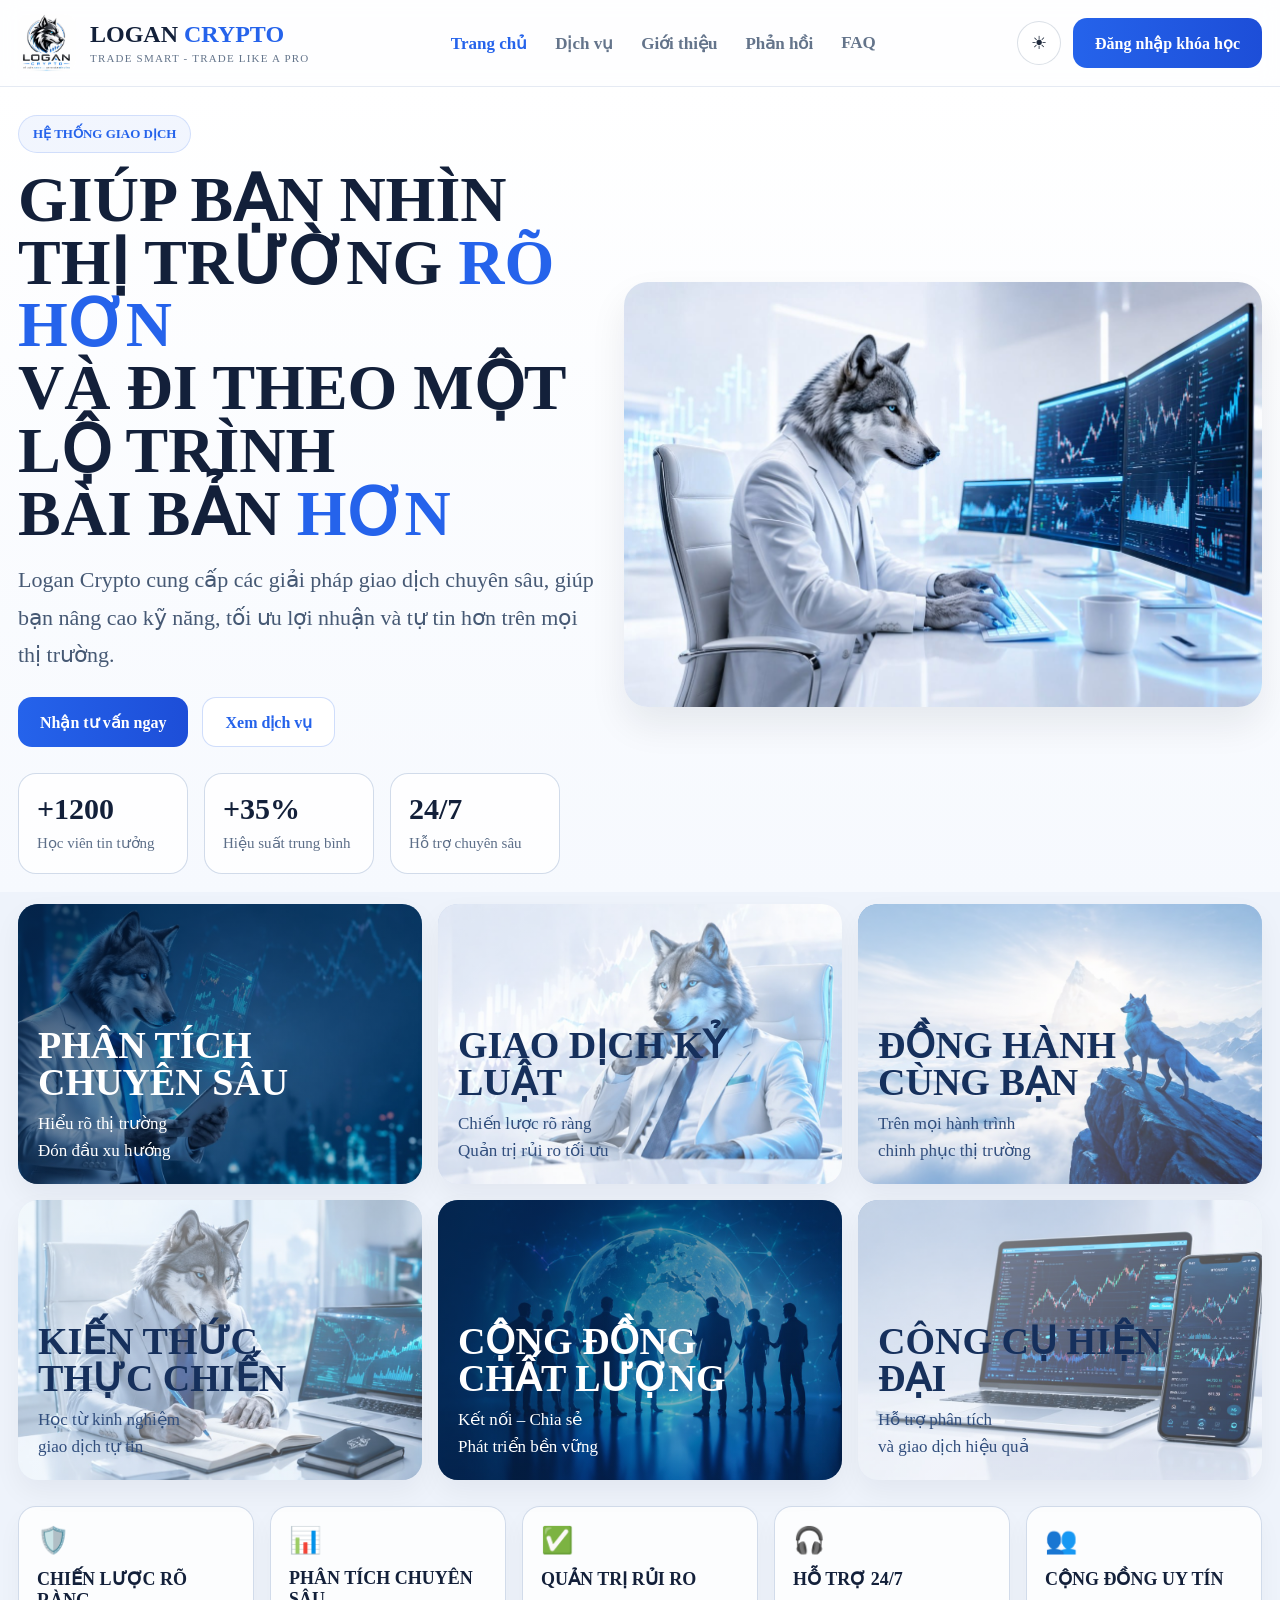
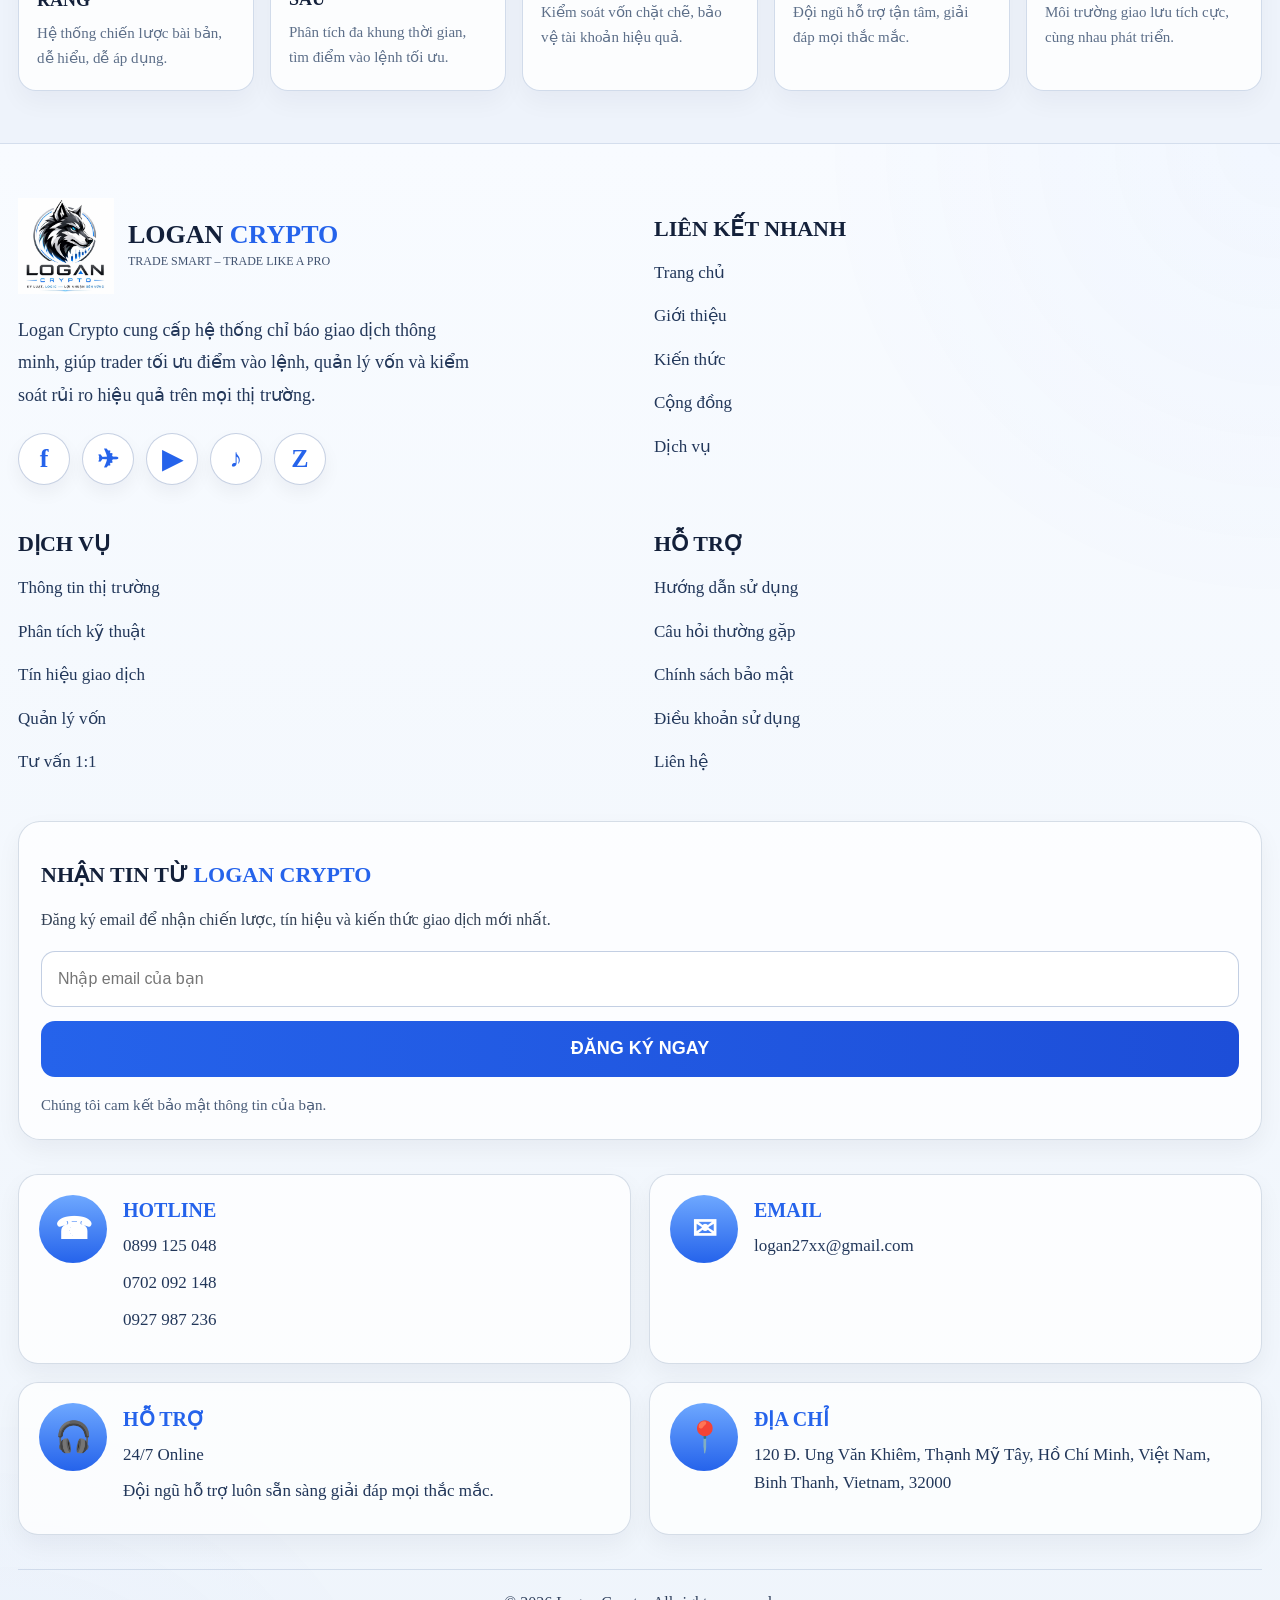
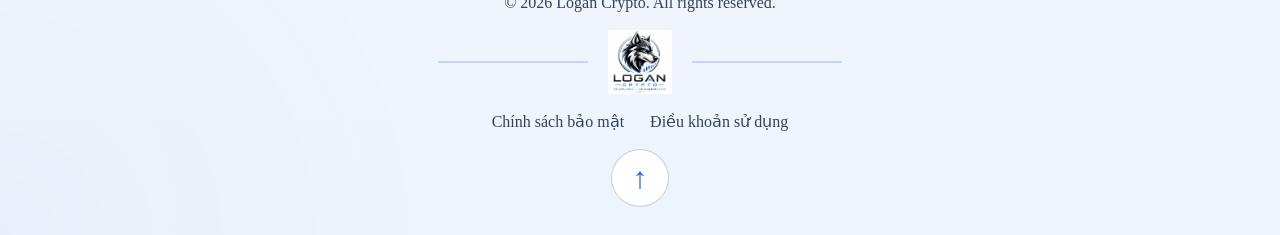
==== commit 9489a2df: "Update index.html" ====
--- a/index.html
+++ b/index.html
@@ -276,7 +276,7 @@
           <div class="footer-contact-icon">📍</div>
           <div>
             <h5>ĐỊA CHỈ</h5>
-            <p>Hà Nội, Việt Nam</p>
+            <p>120 Đ. Ung Văn Khiêm, Thạnh Mỹ Tây, Hồ Chí Minh, Việt Nam, Binh Thanh, Vietnam, 32000</p>
           </div>
         </div>
       </div>
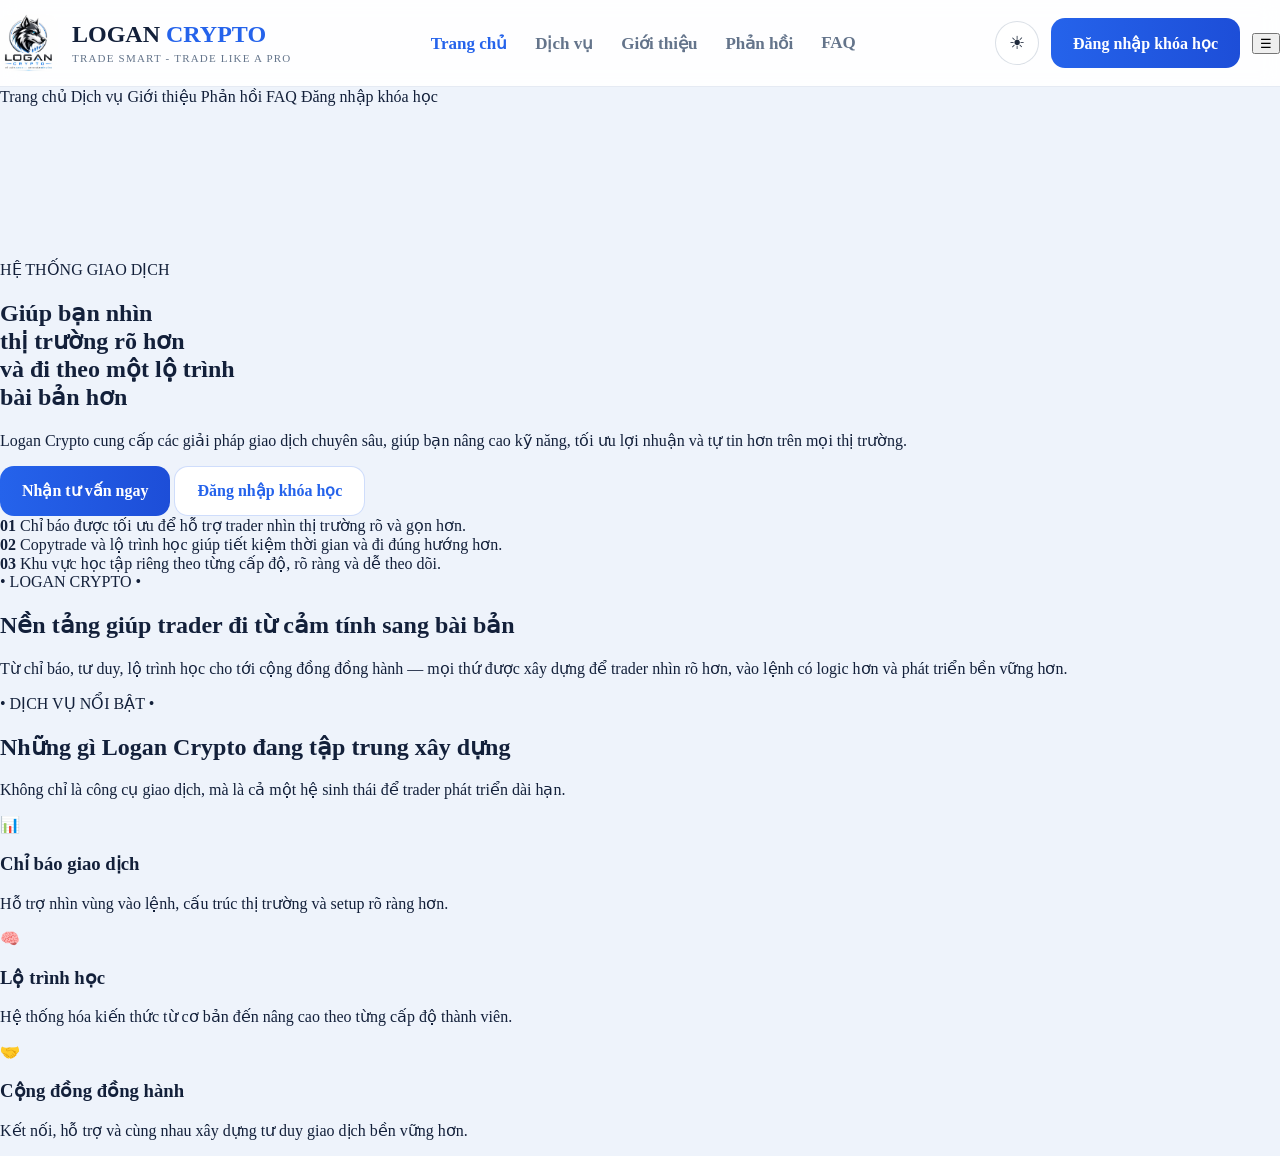
==== commit 8e19eeba: "Update index.html" ====
--- a/index.html
+++ b/index.html
@@ -3,14 +3,14 @@
 <head>
   <meta charset="UTF-8" />
   <meta name="viewport" content="width=device-width, initial-scale=1.0" />
-  <title>Logan Crypto | Trang chủ</title>
+  <title>Logan Crypto</title>
   <link rel="icon" href="./logan-logo.jpg" />
-  <link rel="stylesheet" href="./site.css?v=1" />
-  <link rel="stylesheet" href="./index.css?v=1" />
+  <link rel="stylesheet" href="./site.css?v=20" />
 </head>
-<body class="light-theme">
-  <header class="site-header">
-    <div class="page-shell header-inner">
+<body>
+  <!-- HEADER -->
+  <header class="site-header" id="siteHeader">
+    <div class="container header-inner">
       <a href="./index.html" class="brand">
         <img src="./logan-logo.jpg" alt="Logan Crypto" class="brand-logo" />
         <div class="brand-text">
@@ -28,278 +28,145 @@
       </nav>
 
       <div class="header-actions">
-        <button class="theme-toggle" id="themeToggle" aria-label="Đổi giao diện">☀</button>
-        <a href="./login.html" class="btn btn-primary login-btn">Đăng nhập khóa học</a>
-        <button class="menu-toggle" id="menuToggle" aria-label="Mở menu">☰</button>
+        <button id="themeToggle" class="theme-toggle" type="button" aria-label="Đổi giao diện">☀</button>
+        <a href="./login.html" class="btn btn-primary header-login-btn">Đăng nhập khóa học</a>
+        <button class="mobile-toggle" id="mobileToggle" type="button" aria-label="Mở menu">☰</button>
       </div>
     </div>
   </header>
 
-  <main class="home-main">
-    <section class="hero-home">
-      <div class="page-shell hero-home-grid">
-        <div class="hero-home-copy">
-          <div class="hero-chip">HỆ THỐNG GIAO DỊCH</div>
-          <h1>
-            GIÚP BẠN NHÌN<br />
-            THỊ TRƯỜNG <span>RÕ HƠN</span><br />
-            VÀ ĐI THEO MỘT LỘ TRÌNH<br />
-            BÀI BẢN <span>HƠN</span>
-          </h1>
-          <p>
-            Logan Crypto cung cấp các giải pháp giao dịch chuyên sâu,
-            giúp bạn nâng cao kỹ năng, tối ưu lợi nhuận
-            và tự tin hơn trên mọi thị trường.
-          </p>
+  <!-- MOBILE NAV -->
+  <div class="mobile-nav" id="mobileNav">
+    <a href="./index.html" class="active">Trang chủ</a>
+    <a href="./services.html">Dịch vụ</a>
+    <a href="./about.html">Giới thiệu</a>
+    <a href="./reviews.html">Phản hồi</a>
+    <a href="./faq.html">FAQ</a>
+    <a href="./login.html" class="mobile-login-link">Đăng nhập khóa học</a>
+  </div>
 
-          <div class="hero-home-actions">
-            <a href="./register.html" class="btn btn-primary">Nhận tư vấn ngay</a>
-            <a href="./services.html" class="btn btn-outline">Xem dịch vụ</a>
-          </div>
+  <!-- HERO VIDEO -->
+  <section class="hero-video-section">
+    <video
+      class="hero-video-bg"
+      autoplay
+      muted
+      loop
+      playsinline
+      preload="auto"
+    >
+      <source src="./hero-bg.mp4" type="video/mp4" />
+    </video>
 
-          <div class="hero-home-stats">
-            <div class="stat-box">
-              <strong>+1200</strong>
-              <span>Học viên tin tưởng</span>
-            </div>
-            <div class="stat-box">
-              <strong>+35%</strong>
-              <span>Hiệu suất trung bình</span>
-            </div>
-            <div class="stat-box">
-              <strong>24/7</strong>
-              <span>Hỗ trợ chuyên sâu</span>
-            </div>
-          </div>
+    <div class="hero-video-overlay"></div>
+
+    <div class="container hero-video-content">
+      <div class="hero-copy">
+        <div class="hero-chip">HỆ THỐNG GIAO DỊCH</div>
+
+        <h1>
+          Giúp bạn nhìn<br>
+          thị trường <span>rõ hơn</span><br>
+          và đi theo một lộ trình<br>
+          bài bản <span>hơn</span>
+        </h1>
+
+        <p>
+          Logan Crypto cung cấp các giải pháp giao dịch chuyên sâu,
+          giúp bạn nâng cao kỹ năng, tối ưu lợi nhuận
+          và tự tin hơn trên mọi thị trường.
+        </p>
+
+        <div class="hero-actions">
+          <a href="./services.html" class="btn btn-primary">Nhận tư vấn ngay</a>
+          <a href="./login.html" class="btn btn-outline">Đăng nhập khóa học</a>
         </div>
 
-        <div class="hero-home-media">
-          <img src="./7.jpg" alt="Logan Crypto Hero" />
-        </div>
-      </div>
-    </section>
-
-    <section class="home-cards">
-      <div class="page-shell">
-        <div class="home-card-grid">
-          <a class="home-feature-card" href="./services.html">
-            <img src="./1.jpg" alt="">
-            <div class="overlay dark"></div>
-            <div class="content white">
-              <h3>PHÂN TÍCH<br>CHUYÊN SÂU</h3>
-              <p>Hiểu rõ thị trường<br>Đón đầu xu hướng</p>
-            </div>
-          </a>
-
-          <a class="home-feature-card" href="./services.html">
-            <img src="./2.jpg" alt="">
-            <div class="overlay light"></div>
-            <div class="content dark">
-              <h3>GIAO DỊCH KỶ<br>LUẬT</h3>
-              <p>Chiến lược rõ ràng<br>Quản trị rủi ro tối ưu</p>
-            </div>
-          </a>
-
-          <a class="home-feature-card" href="./about.html">
-            <img src="./3.jpg" alt="">
-            <div class="overlay light"></div>
-            <div class="content dark">
-              <h3>ĐỒNG HÀNH<br>CÙNG BẠN</h3>
-              <p>Trên mọi hành trình<br>chinh phục thị trường</p>
-            </div>
-          </a>
-
-          <a class="home-feature-card" href="./about.html">
-            <img src="./4.jpg" alt="">
-            <div class="overlay light"></div>
-            <div class="content dark">
-              <h3>KIẾN THỨC<br>THỰC CHIẾN</h3>
-              <p>Học từ kinh nghiệm<br>giao dịch tự tin</p>
-            </div>
-          </a>
-
-          <a class="home-feature-card" href="./reviews.html">
-            <img src="./5.jpg" alt="">
-            <div class="overlay dark"></div>
-            <div class="content white">
-              <h3>CỘNG ĐỒNG<br>CHẤT LƯỢNG</h3>
-              <p>Kết nối – Chia sẻ<br>Phát triển bền vững</p>
-            </div>
-          </a>
-
-          <a class="home-feature-card" href="./faq.html">
-            <img src="./6.jpg" alt="">
-            <div class="overlay light"></div>
-            <div class="content dark">
-              <h3>CÔNG CỤ HIỆN ĐẠI</h3>
-              <p>Hỗ trợ phân tích<br>và giao dịch hiệu quả</p>
-            </div>
-          </a>
-        </div>
-      </div>
-    </section>
-
-    <section class="home-benefits">
-      <div class="page-shell">
-        <div class="benefits-row">
-          <div class="benefit-card">
-            <div class="icon">🛡️</div>
-            <h4>CHIẾN LƯỢC RÕ RÀNG</h4>
-            <p>Hệ thống chiến lược bài bản, dễ hiểu, dễ áp dụng.</p>
+        <div class="hero-stats">
+          <div class="hero-stat-card">
+            <strong>01</strong>
+            <span>Chỉ báo được tối ưu để hỗ trợ trader nhìn thị trường rõ và gọn hơn.</span>
           </div>
-          <div class="benefit-card">
-            <div class="icon">📊</div>
-            <h4>PHÂN TÍCH CHUYÊN SÂU</h4>
-            <p>Phân tích đa khung thời gian, tìm điểm vào lệnh tối ưu.</p>
+          <div class="hero-stat-card">
+            <strong>02</strong>
+            <span>Copytrade và lộ trình học giúp tiết kiệm thời gian và đi đúng hướng hơn.</span>
           </div>
-          <div class="benefit-card">
-            <div class="icon">✅</div>
-            <h4>QUẢN TRỊ RỦI RO</h4>
-            <p>Kiểm soát vốn chặt chẽ, bảo vệ tài khoản hiệu quả.</p>
-          </div>
-          <div class="benefit-card">
-            <div class="icon">🎧</div>
-            <h4>HỖ TRỢ 24/7</h4>
-            <p>Đội ngũ hỗ trợ tận tâm, giải đáp mọi thắc mắc.</p>
-          </div>
-          <div class="benefit-card">
-            <div class="icon">👥</div>
-            <h4>CỘNG ĐỒNG UY TÍN</h4>
-            <p>Môi trường giao lưu tích cực, cùng nhau phát triển.</p>
+          <div class="hero-stat-card">
+            <strong>03</strong>
+            <span>Khu vực học tập riêng theo từng cấp độ, rõ ràng và dễ theo dõi.</span>
           </div>
         </div>
       </div>
-    </section>
-  </main>
+    </div>
+  </section>
 
-  <footer class="site-footer">
-    <div class="footer-bg-pattern"></div>
+  <!-- SECTION SAU HERO -->
+  <section class="home-after-hero">
+    <div class="container">
+      <div class="after-hero-box">
+        <div class="section-chip">• LOGAN CRYPTO •</div>
+        <h2>Nền tảng giúp trader đi từ cảm tính sang bài bản</h2>
+        <p>
+          Từ chỉ báo, tư duy, lộ trình học cho tới cộng đồng đồng hành —
+          mọi thứ được xây dựng để trader nhìn rõ hơn, vào lệnh có logic hơn
+          và phát triển bền vững hơn.
+        </p>
+      </div>
+    </div>
+  </section>
 
-    <div class="page-shell">
-      <div class="footer-top">
-        <div class="footer-col footer-brand-col">
-          <div class="footer-brand">
-            <img src="./logan-logo.jpg" alt="Logan Crypto" class="footer-logo" />
-            <div>
-              <div class="footer-brand-title">LOGAN <span>CRYPTO</span></div>
-              <div class="footer-brand-sub">TRADE SMART – TRADE LIKE A PRO</div>
-            </div>
-          </div>
-
-          <p class="footer-desc">
-            Logan Crypto cung cấp hệ thống chỉ báo giao dịch thông minh, giúp trader tối ưu điểm vào lệnh,
-            quản lý vốn và kiểm soát rủi ro hiệu quả trên mọi thị trường.
-          </p>
-
-          <div class="footer-socials">
-            <a href="#">f</a>
-            <a href="#">✈</a>
-            <a href="#">▶</a>
-            <a href="#">♪</a>
-            <a href="#">Z</a>
-          </div>
-        </div>
-
-        <div class="footer-col">
-          <h4>LIÊN KẾT NHANH</h4>
-          <ul class="footer-links">
-            <li><a href="./index.html">Trang chủ</a></li>
-            <li><a href="./about.html">Giới thiệu</a></li>
-            <li><a href="./about.html">Kiến thức</a></li>
-            <li><a href="./reviews.html">Cộng đồng</a></li>
-            <li><a href="./services.html">Dịch vụ</a></li>
-          </ul>
-        </div>
-
-        <div class="footer-col">
-          <h4>DỊCH VỤ</h4>
-          <ul class="footer-links">
-            <li><a href="./services.html">Thông tin thị trường</a></li>
-            <li><a href="./services.html">Phân tích kỹ thuật</a></li>
-            <li><a href="./services.html">Tín hiệu giao dịch</a></li>
-            <li><a href="./services.html">Quản lý vốn</a></li>
-            <li><a href="./services.html">Tư vấn 1:1</a></li>
-          </ul>
-        </div>
-
-        <div class="footer-col">
-          <h4>HỖ TRỢ</h4>
-          <ul class="footer-links">
-            <li><a href="./faq.html">Hướng dẫn sử dụng</a></li>
-            <li><a href="./faq.html">Câu hỏi thường gặp</a></li>
-            <li><a href="./faq.html">Chính sách bảo mật</a></li>
-            <li><a href="./faq.html">Điều khoản sử dụng</a></li>
-            <li><a href="./faq.html">Liên hệ</a></li>
-          </ul>
-        </div>
-
-        <div class="footer-col footer-newsletter">
-          <h4>NHẬN TIN TỪ <span>LOGAN CRYPTO</span></h4>
-          <p>Đăng ký email để nhận chiến lược, tín hiệu và kiến thức giao dịch mới nhất.</p>
-          <form class="footer-form">
-            <input type="email" placeholder="Nhập email của bạn" />
-            <button type="submit">ĐĂNG KÝ NGAY</button>
-          </form>
-          <div class="footer-note">Chúng tôi cam kết bảo mật thông tin của bạn.</div>
-        </div>
+  <!-- SECTION DỊCH VỤ NHANH -->
+  <section class="home-services-preview">
+    <div class="container">
+      <div class="section-head center">
+        <div class="section-chip">• DỊCH VỤ NỔI BẬT •</div>
+        <h2>Những gì Logan Crypto đang tập trung xây dựng</h2>
+        <p>Không chỉ là công cụ giao dịch, mà là cả một hệ sinh thái để trader phát triển dài hạn.</p>
       </div>
 
-      <div class="footer-contact-grid">
-        <div class="footer-contact-card">
-          <div class="footer-contact-icon">☎</div>
-          <div>
-            <h5>HOTLINE</h5>
-            <p>0899 125 048</p>
-            <p>0702 092 148</p>
-            <p>0927 987 236</p>
-          </div>
-        </div>
+      <div class="services-preview-grid">
+        <article class="service-preview-card">
+          <div class="service-preview-icon">📊</div>
+          <h3>Chỉ báo giao dịch</h3>
+          <p>Hỗ trợ nhìn vùng vào lệnh, cấu trúc thị trường và setup rõ ràng hơn.</p>
+        </article>
 
-        <div class="footer-contact-card">
-          <div class="footer-contact-icon">✉</div>
-          <div>
-            <h5>EMAIL</h5>
-            <p>logan27xx@gmail.com</p>
-          </div>
-        </div>
+        <article class="service-preview-card">
+          <div class="service-preview-icon">🧠</div>
+          <h3>Lộ trình học</h3>
+          <p>Hệ thống hóa kiến thức từ cơ bản đến nâng cao theo từng cấp độ thành viên.</p>
+        </article>
 
-        <div class="footer-contact-card">
-          <div class="footer-contact-icon">🎧</div>
-          <div>
-            <h5>HỖ TRỢ</h5>
-            <p>24/7 Online</p>
-            <small>Đội ngũ hỗ trợ luôn sẵn sàng giải đáp mọi thắc mắc.</small>
-          </div>
-        </div>
-
-        <div class="footer-contact-card">
-          <div class="footer-contact-icon">📍</div>
-          <div>
-            <h5>ĐỊA CHỈ</h5>
-            <p>120 Đ. Ung Văn Khiêm, Thạnh Mỹ Tây, Hồ Chí Minh, Việt Nam, Binh Thanh, Vietnam, 32000</p>
-          </div>
-        </div>
-      </div>
-
-      <div class="footer-bottom">
-        <div class="footer-copy">© 2026 Logan Crypto. All rights reserved.</div>
-
-        <div class="footer-center-logo">
-          <span class="footer-line"></span>
-          <img src="./logan-logo.jpg" alt="Logan Crypto" />
-          <span class="footer-line"></span>
-        </div>
-
-        <div class="footer-policy-links">
-          <a href="./faq.html">Chính sách bảo mật</a>
-          <a href="./faq.html">Điều khoản sử dụng</a>
-        </div>
-
-        <a href="#" class="footer-top-btn">↑</a>
+        <article class="service-preview-card">
+          <div class="service-preview-icon">🤝</div>
+          <h3>Cộng đồng đồng hành</h3>
+          <p>Kết nối, hỗ trợ và cùng nhau xây dựng tư duy giao dịch bền vững hơn.</p>
+        </article>
       </div>
     </div>
-  </footer>
+  </section>
 
-  <script src="./site.js"></script>
+  <script>
+    const mobileToggle = document.getElementById("mobileToggle");
+    const mobileNav = document.getElementById("mobileNav");
+    const themeToggle = document.getElementById("themeToggle");
+
+    mobileToggle?.addEventListener("click", () => {
+      mobileNav.classList.toggle("open");
+    });
+
+    themeToggle?.addEventListener("click", () => {
+      document.body.classList.toggle("light-mode");
+      localStorage.setItem(
+        "site-theme",
+        document.body.classList.contains("light-mode") ? "light" : "dark"
+      );
+    });
+
+    const savedTheme = localStorage.getItem("site-theme");
+    if (savedTheme === "light") {
+      document.body.classList.add("light-mode");
+    }
+  </script>
 </body>
 </html>
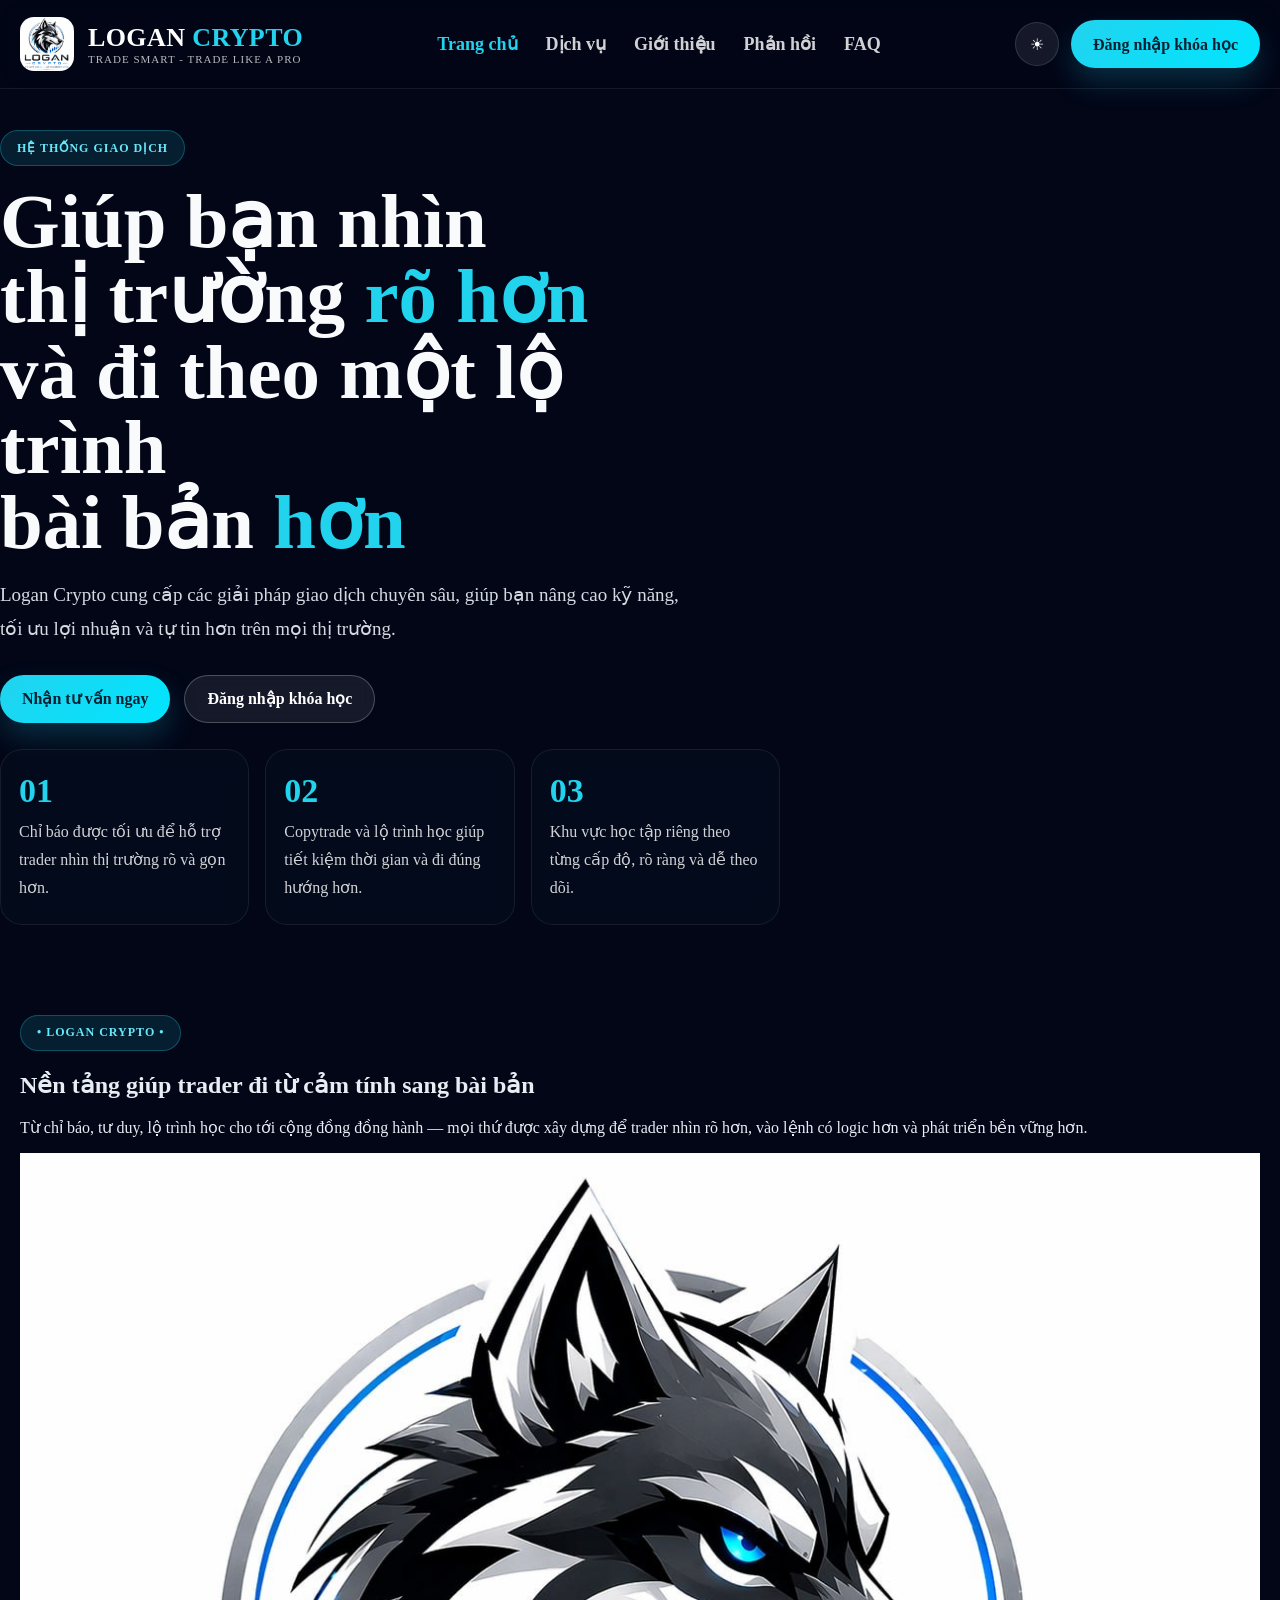
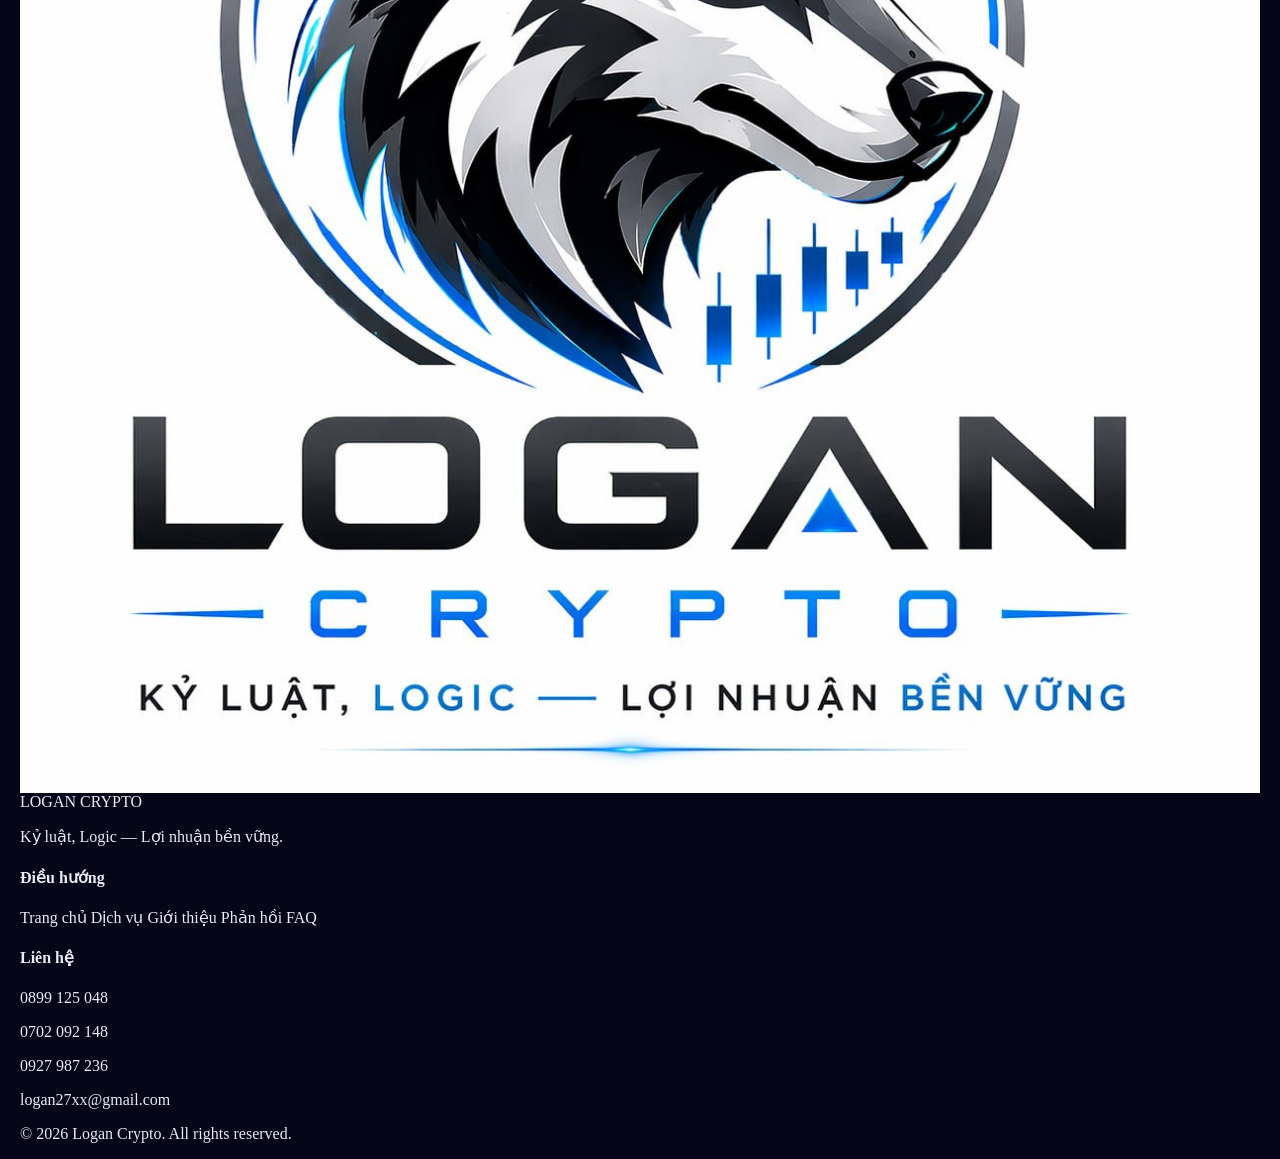
==== commit 41e83b6e: "Update index.html" ====
--- a/index.html
+++ b/index.html
@@ -5,11 +5,10 @@
   <meta name="viewport" content="width=device-width, initial-scale=1.0" />
   <title>Logan Crypto</title>
   <link rel="icon" href="./logan-logo.jpg" />
-  <link rel="stylesheet" href="./site.css?v=20" />
+  <link rel="stylesheet" href="./site.css?v=30" />
 </head>
 <body>
-  <!-- HEADER -->
-  <header class="site-header" id="siteHeader">
+  <header class="site-header">
     <div class="container header-inner">
       <a href="./index.html" class="brand">
         <img src="./logan-logo.jpg" alt="Logan Crypto" class="brand-logo" />
@@ -35,7 +34,6 @@
     </div>
   </header>
 
-  <!-- MOBILE NAV -->
   <div class="mobile-nav" id="mobileNav">
     <a href="./index.html" class="active">Trang chủ</a>
     <a href="./services.html">Dịch vụ</a>
@@ -65,16 +63,16 @@
         <div class="hero-chip">HỆ THỐNG GIAO DỊCH</div>
 
         <h1>
-          Giúp bạn nhìn<br>
-          thị trường <span>rõ hơn</span><br>
-          và đi theo một lộ trình<br>
+          Giúp bạn nhìn<br />
+          thị trường <span>rõ hơn</span><br />
+          và đi theo một lộ<br />
+          trình<br />
           bài bản <span>hơn</span>
         </h1>
 
         <p>
-          Logan Crypto cung cấp các giải pháp giao dịch chuyên sâu,
-          giúp bạn nâng cao kỹ năng, tối ưu lợi nhuận
-          và tự tin hơn trên mọi thị trường.
+          Logan Crypto cung cấp các giải pháp giao dịch chuyên sâu, giúp bạn nâng cao kỹ năng,
+          tối ưu lợi nhuận và tự tin hơn trên mọi thị trường.
         </p>
 
         <div class="hero-actions">
@@ -100,10 +98,10 @@
     </div>
   </section>
 
-  <!-- SECTION SAU HERO -->
-  <section class="home-after-hero">
+  <!-- GIỮ PHẦN DƯỚI ĐƠN GIẢN, KHÔNG ĐỤNG FOOTER -->
+  <section class="home-section">
     <div class="container">
-      <div class="after-hero-box">
+      <div class="simple-box">
         <div class="section-chip">• LOGAN CRYPTO •</div>
         <h2>Nền tảng giúp trader đi từ cảm tính sang bài bản</h2>
         <p>
@@ -115,36 +113,38 @@
     </div>
   </section>
 
-  <!-- SECTION DỊCH VỤ NHANH -->
-  <section class="home-services-preview">
-    <div class="container">
-      <div class="section-head center">
-        <div class="section-chip">• DỊCH VỤ NỔI BẬT •</div>
-        <h2>Những gì Logan Crypto đang tập trung xây dựng</h2>
-        <p>Không chỉ là công cụ giao dịch, mà là cả một hệ sinh thái để trader phát triển dài hạn.</p>
+  <footer class="site-footer">
+    <div class="container footer-grid">
+      <div class="footer-brand">
+        <img src="./logan-logo.jpg" alt="Logan Crypto" class="footer-logo" />
+        <div>
+          <div class="footer-title">LOGAN CRYPTO</div>
+          <p>Kỷ luật, Logic — Lợi nhuận bền vững.</p>
+        </div>
       </div>
 
-      <div class="services-preview-grid">
-        <article class="service-preview-card">
-          <div class="service-preview-icon">📊</div>
-          <h3>Chỉ báo giao dịch</h3>
-          <p>Hỗ trợ nhìn vùng vào lệnh, cấu trúc thị trường và setup rõ ràng hơn.</p>
-        </article>
+      <div class="footer-col">
+        <h4>Điều hướng</h4>
+        <a href="./index.html">Trang chủ</a>
+        <a href="./services.html">Dịch vụ</a>
+        <a href="./about.html">Giới thiệu</a>
+        <a href="./reviews.html">Phản hồi</a>
+        <a href="./faq.html">FAQ</a>
+      </div>
 
-        <article class="service-preview-card">
-          <div class="service-preview-icon">🧠</div>
-          <h3>Lộ trình học</h3>
-          <p>Hệ thống hóa kiến thức từ cơ bản đến nâng cao theo từng cấp độ thành viên.</p>
-        </article>
-
-        <article class="service-preview-card">
-          <div class="service-preview-icon">🤝</div>
-          <h3>Cộng đồng đồng hành</h3>
-          <p>Kết nối, hỗ trợ và cùng nhau xây dựng tư duy giao dịch bền vững hơn.</p>
-        </article>
+      <div class="footer-col">
+        <h4>Liên hệ</h4>
+        <p>0899 125 048</p>
+        <p>0702 092 148</p>
+        <p>0927 987 236</p>
+        <p>logan27xx@gmail.com</p>
       </div>
     </div>
-  </section>
+
+    <div class="container footer-bottom">
+      <p>© 2026 Logan Crypto. All rights reserved.</p>
+    </div>
+  </footer>
 
   <script>
     const mobileToggle = document.getElementById("mobileToggle");
@@ -155,6 +155,11 @@
       mobileNav.classList.toggle("open");
     });
 
+    const savedTheme = localStorage.getItem("site-theme");
+    if (savedTheme === "light") {
+      document.body.classList.add("light-mode");
+    }
+
     themeToggle?.addEventListener("click", () => {
       document.body.classList.toggle("light-mode");
       localStorage.setItem(
@@ -162,11 +167,6 @@
         document.body.classList.contains("light-mode") ? "light" : "dark"
       );
     });
-
-    const savedTheme = localStorage.getItem("site-theme");
-    if (savedTheme === "light") {
-      document.body.classList.add("light-mode");
-    }
   </script>
 </body>
 </html>
--- a/site.css
+++ b/site.css
@@ -1,37 +1,45 @@
 :root {
-  --bg: #eef3fb;
-  --surface: rgba(255,255,255,0.82);
-  --surface-2: rgba(255,255,255,0.72);
-  --border: rgba(205, 216, 232, 0.9);
-  --text: #13203a;
-  --text-soft: #5d6f89;
-  --primary: #2563eb;
-  --primary-2: #56ccff;
+  --text-main: #e6edf3;
+  --text-sub: #9ca3af;
+  --accent: #22d3ee;
+  --accent-strong: #00e5ff;
+  --background: #020617;
+  --surface: rgba(7, 17, 31, 0.72);
+  --surface-2: rgba(15, 23, 42, 0.72);
+  --border: rgba(255, 255, 255, 0.12);
+  --shadow: 0 18px 40px rgba(0, 0, 0, 0.24);
+}
+
+body.light-mode {
+  --text-main: #13233b;
+  --text-sub: #5f728f;
+  --accent: #2563eb;
+  --accent-strong: #38bdf8;
+  --background: #eef4fb;
+  --surface: rgba(255, 255, 255, 0.76);
+  --surface-2: rgba(248, 251, 255, 0.92);
+  --border: rgba(148, 163, 184, 0.18);
+  --shadow: 0 18px 40px rgba(15, 23, 42, 0.08);
 }
 
 * {
   box-sizing: border-box;
 }
 
-html,
+html {
+  scroll-behavior: smooth;
+}
+
 body {
   margin: 0;
-  padding: 0;
   font-family: "Times New Roman", Times, serif;
-  background: var(--bg);
-  color: var(--text);
-  overflow-x: hidden;
-}
-
-body.dark-theme {
-  --bg: #071427;
-  --surface: rgba(255,255,255,0.04);
-  --surface-2: rgba(255,255,255,0.05);
-  --border: rgba(90, 129, 196, 0.18);
-  --text: #eff6ff;
-  --text-soft: #c7d8ef;
-  --primary: #56ccff;
-  --primary-2: #7ddcff;
+  background: var(--background);
+  color: var(--text-main);
+}
+
+a {
+  text-decoration: none;
+  color: inherit;
 }
 
 img {
@@ -39,35 +47,36 @@
   max-width: 100%;
 }
 
-a {
-  color: inherit;
-  text-decoration: none;
-}
-
-.page-shell {
+button,
+input,
+textarea {
+  font: inherit;
+}
+
+.container {
+  width: min(1320px, calc(100% - 40px));
+  margin: 0 auto;
+}
+
+/* HEADER */
+.site-header {
+  position: fixed;
+  top: 0;
+  left: 0;
   width: 100%;
-  max-width: 1680px;
-  margin: 0 auto;
-  padding: 0 18px;
-}
-
-/* header */
-.site-header {
-  position: sticky;
-  top: 0;
-  z-index: 100;
-  background: rgba(255, 255, 255, 0.92);
-  border-bottom: 1px solid rgba(180, 195, 220, 0.35);
-  backdrop-filter: blur(10px);
-}
-
-body.dark-theme .site-header {
-  background: rgba(3, 12, 30, 0.78);
-  border-bottom: 1px solid rgba(90, 129, 196, 0.18);
+  z-index: 50;
+  background: rgba(2, 6, 23, 0.18);
+  backdrop-filter: blur(12px);
+  border-bottom: 1px solid rgba(255,255,255,0.08);
+}
+
+body.light-mode .site-header {
+  background: rgba(255, 255, 255, 0.68);
+  border-bottom: 1px solid rgba(148, 163, 184, 0.14);
 }
 
 .header-inner {
-  min-height: 86px;
+  min-height: 88px;
   display: flex;
   align-items: center;
   justify-content: space-between;
@@ -78,44 +87,38 @@
   display: flex;
   align-items: center;
   gap: 14px;
-  min-width: 250px;
 }
 
 .brand-logo {
-  width: 58px;
-  height: 58px;
-  object-fit: contain;
-  border-radius: 12px;
+  width: 54px;
+  height: 54px;
+  border-radius: 14px;
+  object-fit: cover;
 }
 
 .brand-title {
-  font-size: 24px;
-  line-height: 1;
+  font-size: 26px;
   font-weight: 900;
-  color: #13203a;
+  letter-spacing: 0.4px;
+  color: #fff;
+}
+
+body.light-mode .brand-title {
+  color: #13233b;
 }
 
 .brand-title span {
-  color: #2563eb;
-}
-
-body.dark-theme .brand-title {
-  color: #f2f7ff;
-}
-
-body.dark-theme .brand-title span {
-  color: #56ccff;
+  color: var(--accent);
 }
 
 .brand-sub {
-  margin-top: 6px;
   font-size: 11px;
-  letter-spacing: 1.2px;
-  color: #64748b;
-}
-
-body.dark-theme .brand-sub {
-  color: #c6d7f0;
+  letter-spacing: 1px;
+  color: rgba(255,255,255,0.72);
+}
+
+body.light-mode .brand-sub {
+  color: var(--text-sub);
 }
 
 .main-nav {
@@ -125,23 +128,19 @@
 }
 
 .main-nav a {
-  font-size: 17px;
+  color: rgba(255,255,255,0.82);
+  font-size: 18px;
   font-weight: 700;
-  color: #64748b;
-}
-
-.main-nav a.active,
-.main-nav a:hover {
-  color: #2563eb;
-}
-
-body.dark-theme .main-nav a {
-  color: #c6d7f0;
-}
-
-body.dark-theme .main-nav a.active,
-body.dark-theme .main-nav a:hover {
-  color: #56ccff;
+  transition: 0.2s ease;
+}
+
+body.light-mode .main-nav a {
+  color: #6c7d97;
+}
+
+.main-nav a:hover,
+.main-nav a.active {
+  color: var(--accent);
 }
 
 .header-actions {
@@ -151,512 +150,422 @@
 }
 
 .theme-toggle,
-.menu-toggle {
+.mobile-toggle {
   width: 44px;
   height: 44px;
   border-radius: 999px;
-  border: 1px solid rgba(148, 163, 184, 0.35);
-  background: #ffffff;
-  color: #1e293b;
+  border: 1px solid var(--border);
+  background: rgba(255,255,255,0.08);
+  color: #fff;
   cursor: pointer;
-  font-size: 18px;
-}
-
-body.dark-theme .theme-toggle,
-body.dark-theme .menu-toggle {
-  background: rgba(255,255,255,0.04);
-  border-color: rgba(92, 138, 209, 0.24);
-  color: #dceaff;
-}
-
-.menu-toggle {
+}
+
+body.light-mode .theme-toggle,
+body.light-mode .mobile-toggle {
+  background: rgba(255,255,255,0.88);
+  color: #13233b;
+}
+
+.mobile-toggle {
   display: none;
 }
 
 .btn {
+  min-height: 48px;
+  padding: 0 22px;
+  border-radius: 999px;
   display: inline-flex;
   align-items: center;
   justify-content: center;
-  min-height: 50px;
-  padding: 0 22px;
-  border-radius: 14px;
-  font-size: 16px;
   font-weight: 800;
-  transition: .25s ease;
+  transition: 0.2s ease;
 }
 
 .btn-primary {
-  background: linear-gradient(90deg, #2563eb, #1d4ed8);
-  color: #ffffff;
-  border: none;
+  background: linear-gradient(135deg, var(--accent), var(--accent-strong));
+  color: #082032;
+  box-shadow: 0 14px 30px rgba(34, 211, 238, 0.2);
 }
 
 .btn-outline {
+  border: 1px solid rgba(255,255,255,0.24);
+  background: rgba(255,255,255,0.08);
+  color: #fff;
+  backdrop-filter: blur(8px);
+}
+
+body.light-mode .btn-outline {
   border: 1px solid rgba(37, 99, 235, 0.22);
-  background: #ffffff;
+  background: rgba(255,255,255,0.82);
   color: #2563eb;
 }
 
-body.dark-theme .btn-outline {
-  background: rgba(255,255,255,0.03);
-  border-color: rgba(86, 204, 255, 0.18);
-  color: #56ccff;
-}
-
-/* footer */
-.site-footer {
+.mobile-nav {
+  display: none;
+  position: fixed;
+  top: 88px;
+  left: 0;
+  width: 100%;
+  z-index: 49;
+  background: rgba(2, 6, 23, 0.96);
+  border-bottom: 1px solid rgba(255,255,255,0.08);
+  padding: 18px 20px 22px;
+}
+
+body.light-mode .mobile-nav {
+  background: rgba(255,255,255,0.98);
+  border-bottom: 1px solid rgba(148, 163, 184, 0.14);
+}
+
+.mobile-nav.open {
+  display: grid;
+  gap: 12px;
+}
+
+.mobile-nav a {
+  color: #fff;
+  font-weight: 700;
+}
+
+body.light-mode .mobile-nav a {
+  color: #13233b;
+}
+
+.mobile-nav a.active,
+.mobile-nav a.mobile-login-link {
+  color: var(--accent);
+}
+
+/* HERO VIDEO */
+.hero-video-section {
   position: relative;
-  margin-top: 40px;
-  background: linear-gradient(180deg, #f8fbff 0%, #eef4fb 100%);
-  border-top: 1px solid rgba(180, 195, 220, 0.45);
+  min-height: 100vh;
+  width: 100%;
   overflow: hidden;
-}
-
-body.dark-theme .site-footer {
-  background: linear-gradient(180deg, #071427 0%, #091a31 100%);
-  border-top: 1px solid rgba(90, 129, 196, 0.16);
-}
-
-.footer-bg-pattern {
+  display: flex;
+  align-items: center;
+}
+
+.hero-video-bg {
   position: absolute;
   inset: 0;
-  pointer-events: none;
-  opacity: 0.45;
+  width: 100%;
+  height: 100%;
+  object-fit: cover;
+  object-position: center center;
+  z-index: 1;
+}
+
+.hero-video-overlay {
+  position: absolute;
+  inset: 0;
+  z-index: 2;
   background:
-    radial-gradient(circle at left bottom, rgba(59, 130, 246, 0.08), transparent 22%),
-    radial-gradient(circle at right top, rgba(59, 130, 246, 0.08), transparent 24%);
-}
-
-body.dark-theme .footer-bg-pattern {
-  opacity: 0.22;
-}
-
-.site-footer .page-shell {
+    linear-gradient(90deg, rgba(2, 6, 23, 0.76) 0%, rgba(2, 6, 23, 0.50) 38%, rgba(2, 6, 23, 0.18) 100%);
+}
+
+body.light-mode .hero-video-overlay {
+  background:
+    linear-gradient(90deg, rgba(255, 255, 255, 0.68) 0%, rgba(255, 255, 255, 0.34) 36%, rgba(255, 255, 255, 0.08) 100%);
+}
+
+.hero-video-content {
   position: relative;
-  z-index: 2;
-  padding-top: 54px;
-  padding-bottom: 28px;
-}
-
-.footer-top {
+  z-index: 3;
+  width: 100%;
+  padding-top: 130px;
+  padding-bottom: 90px;
+}
+
+.hero-copy {
+  max-width: 780px;
+}
+
+.hero-chip,
+.section-chip {
+  display: inline-flex;
+  align-items: center;
+  min-height: 36px;
+  padding: 0 16px;
+  border-radius: 999px;
+  background: rgba(34, 211, 238, 0.12);
+  border: 1px solid rgba(34, 211, 238, 0.28);
+  color: #67e8f9;
+  font-size: 12px;
+  font-weight: 800;
+  letter-spacing: 1px;
+}
+
+body.light-mode .hero-chip,
+body.light-mode .section-chip {
+  color: #2563eb;
+  background: rgba(37, 99, 235, 0.08);
+  border-color: rgba(37, 99, 235, 0.16);
+}
+
+.hero-chip {
+  margin-bottom: 18px;
+}
+
+.hero-copy h1 {
+  margin: 0 0 18px;
+  font-size: clamp(44px, 6vw, 88px);
+  line-height: 0.98;
+  font-weight: 900;
+  color: #f8fafc;
+}
+
+body.light-mode .hero-copy h1 {
+  color: #13233b;
+}
+
+.hero-copy h1 span {
+  color: var(--accent);
+}
+
+.hero-copy p {
+  margin: 0 0 28px;
+  max-width: 680px;
+  font-size: 19px;
+  line-height: 1.8;
+  color: rgba(230, 237, 243, 0.92);
+}
+
+body.light-mode .hero-copy p {
+  color: #48617f;
+}
+
+.hero-actions {
+  display: flex;
+  flex-wrap: wrap;
+  gap: 14px;
+  margin-bottom: 26px;
+}
+
+.hero-stats {
   display: grid;
-  grid-template-columns: 1.3fr 0.7fr 0.7fr 0.7fr 1fr;
-  gap: 28px;
-  align-items: start;
-}
-
-.footer-brand {
-  display: flex;
-  align-items: center;
-  gap: 14px;
-  margin-bottom: 20px;
-}
-
-.footer-logo {
-  width: 96px;
-  height: 96px;
-  object-fit: contain;
-}
-
-.footer-brand-title {
-  font-size: 26px;
-  font-weight: 900;
-  color: #13203a;
-  line-height: 1;
-}
-
-.footer-brand-title span {
-  color: #2563eb;
-}
-
-body.dark-theme .footer-brand-title {
-  color: #eaf2ff;
-}
-
-body.dark-theme .footer-brand-title span {
-  color: #56ccff;
-}
-
-.footer-brand-sub {
-  margin-top: 6px;
-  font-size: 12px;
-  color: #40526f;
-}
-
-body.dark-theme .footer-brand-sub {
-  color: #a9bdd8;
-}
-
-.footer-desc {
-  margin: 0 0 22px;
-  color: #24385a;
+  grid-template-columns: repeat(3, minmax(0, 1fr));
+  gap: 16px;
+  max-width: 980px;
+}
+
+.hero-stat-card {
+  padding: 22px 18px;
+  border-radius: 22px;
+  background: rgba(7, 17, 31, 0.52);
+  border: 1px solid rgba(255,255,255,0.08);
+  backdrop-filter: blur(10px);
+}
+
+body.light-mode .hero-stat-card {
+  background: rgba(255,255,255,0.72);
+  border: 1px solid rgba(148, 163, 184, 0.14);
+}
+
+.hero-stat-card strong {
+  display: block;
+  margin-bottom: 8px;
+  font-size: 34px;
+  color: var(--accent);
+}
+
+.hero-stat-card span {
+  color: rgba(255,255,255,0.82);
+  line-height: 1.75;
+  font-size: 16px;
+}
+
+body.light-mode .hero-stat-card span {
+  color: #5f728f;
+}
+
+/* AFTER HERO */
+.home-after-hero {
+  position: relative;
+  z-index: 4;
+  padding: 42px 0 32px;
+  background: var(--background);
+}
+
+.after-hero-box {
+  padding: 34px;
+  border-radius: 30px;
+  background: var(--surface-2);
+  border: 1px solid var(--border);
+  box-shadow: var(--shadow);
+}
+
+.after-hero-box h2 {
+  margin: 16px 0 12px;
+  font-size: clamp(34px, 3.2vw, 54px);
+  line-height: 1.08;
+}
+
+.after-hero-box p {
+  margin: 0;
+  color: var(--text-sub);
   font-size: 18px;
   line-height: 1.8;
-  max-width: 460px;
-}
-
-body.dark-theme .footer-desc {
-  color: #d2e0f3;
-}
-
-.footer-socials {
-  display: flex;
-  gap: 12px;
-  flex-wrap: wrap;
-}
-
-.footer-socials a {
-  width: 52px;
-  height: 52px;
-  border-radius: 999px;
+}
+
+/* SERVICES PREVIEW */
+.home-services-preview {
+  padding: 12px 0 60px;
+  background: var(--background);
+}
+
+.section-head.center {
+  text-align: center;
+  margin-bottom: 28px;
+}
+
+.section-head.center .section-chip {
+  margin-bottom: 14px;
+}
+
+.section-head.center h2 {
+  margin: 0 0 10px;
+  font-size: clamp(34px, 3.2vw, 54px);
+  line-height: 1.08;
+}
+
+.section-head.center p {
+  margin: 0 auto;
+  max-width: 860px;
+  color: var(--text-sub);
+  font-size: 18px;
+  line-height: 1.8;
+}
+
+.services-preview-grid {
+  display: grid;
+  grid-template-columns: repeat(3, minmax(0, 1fr));
+  gap: 18px;
+}
+
+.service-preview-card {
+  padding: 28px 24px;
+  border-radius: 26px;
+  background: var(--surface-2);
+  border: 1px solid var(--border);
+  box-shadow: var(--shadow);
+}
+
+.service-preview-icon {
+  width: 62px;
+  height: 62px;
+  border-radius: 18px;
   display: grid;
   place-items: center;
-  background: #ffffff;
-  border: 1px solid rgba(186, 198, 220, 0.8);
-  color: #2563eb;
-  font-size: 26px;
-  font-weight: 900;
-  box-shadow: 0 8px 18px rgba(15, 23, 42, 0.05);
-}
-
-body.dark-theme .footer-socials a {
-  background: rgba(255,255,255,0.04);
-  border: 1px solid rgba(90, 129, 196, 0.18);
-  color: #56ccff;
-}
-
-.footer-col h4 {
-  margin: 18px 0 18px;
-  font-size: 22px;
-  font-weight: 900;
-  color: #13203a;
-}
-
-.footer-col h4 span {
-  color: #2563eb;
-}
-
-body.dark-theme .footer-col h4 {
-  color: #f2f7ff;
-}
-
-body.dark-theme .footer-col h4 span {
-  color: #56ccff;
-}
-
-.footer-links {
-  list-style: none;
-  padding: 0;
+  font-size: 28px;
+  margin-bottom: 16px;
+  background: rgba(34, 211, 238, 0.12);
+  border: 1px solid rgba(34, 211, 238, 0.18);
+}
+
+body.light-mode .service-preview-icon {
+  background: rgba(37, 99, 235, 0.08);
+  border-color: rgba(37, 99, 235, 0.14);
+}
+
+.service-preview-card h3 {
+  margin: 0 0 10px;
+  font-size: 30px;
+  line-height: 1.1;
+}
+
+.service-preview-card p {
   margin: 0;
-}
-
-.footer-links li {
-  margin-bottom: 18px;
-}
-
-.footer-links a {
-  color: #22375a;
+  color: var(--text-sub);
   font-size: 17px;
-  line-height: 1.5;
-}
-
-body.dark-theme .footer-links a {
-  color: #d3e0f3;
-}
-
-.footer-newsletter {
-  background: rgba(255,255,255,0.75);
-  border: 1px solid rgba(203, 213, 225, 0.8);
-  border-radius: 22px;
-  padding: 22px;
-  box-shadow: 0 10px 24px rgba(15, 23, 42, 0.05);
-}
-
-body.dark-theme .footer-newsletter {
-  background: rgba(255,255,255,0.04);
-  border: 1px solid rgba(90, 129, 196, 0.18);
-}
-
-.footer-newsletter p {
-  margin: 0 0 18px;
-  color: #334155;
-  font-size: 16px;
-  line-height: 1.7;
-}
-
-body.dark-theme .footer-newsletter p {
-  color: #d0def2;
-}
-
-.footer-form {
-  display: flex;
-  flex-direction: column;
-  gap: 14px;
-}
-
-.footer-form input {
-  width: 100%;
-  height: 56px;
-  border-radius: 14px;
-  border: 1px solid rgba(180, 195, 220, 0.8);
-  background: #ffffff;
-  padding: 0 16px;
-  font-size: 16px;
-  color: #13203a;
-}
-
-body.dark-theme .footer-form input {
-  background: rgba(255,255,255,0.03);
-  border: 1px solid rgba(90, 129, 196, 0.2);
-  color: #eaf2ff;
-}
-
-.footer-form button {
-  height: 56px;
-  border: none;
-  border-radius: 14px;
-  background: linear-gradient(90deg, #2563eb, #1d4ed8);
-  color: #ffffff;
-  font-size: 18px;
-  font-weight: 900;
-  cursor: pointer;
-}
-
-.footer-note {
-  margin-top: 16px;
-  color: #4b5d79;
-  font-size: 15px;
-  line-height: 1.6;
-}
-
-body.dark-theme .footer-note {
-  color: #baccdf;
-}
-
-.footer-contact-grid {
-  margin-top: 34px;
-  display: grid;
-  grid-template-columns: repeat(4, minmax(0, 1fr));
-  gap: 18px;
-}
-
-.footer-contact-card {
-  display: flex;
-  align-items: flex-start;
-  gap: 16px;
-  background: rgba(255,255,255,0.75);
-  border: 1px solid rgba(203, 213, 225, 0.8);
-  border-radius: 20px;
-  padding: 20px;
-  min-height: 150px;
-  box-shadow: 0 10px 24px rgba(15, 23, 42, 0.05);
-}
-
-body.dark-theme .footer-contact-card {
-  background: rgba(255,255,255,0.04);
-  border: 1px solid rgba(90, 129, 196, 0.18);
-}
-
-.footer-contact-icon {
-  width: 68px;
-  height: 68px;
-  flex-shrink: 0;
-  border-radius: 999px;
-  display: grid;
-  place-items: center;
-  background: linear-gradient(180deg, #6ea8ff 0%, #2563eb 100%);
-  color: #ffffff;
-  font-size: 30px;
-  font-weight: 900;
-}
-
-.footer-contact-card h5 {
-  margin: 4px 0 10px;
-  font-size: 20px;
-  font-weight: 900;
-  color: #2563eb;
-}
-
-body.dark-theme .footer-contact-card h5 {
-  color: #56ccff;
-}
-
-.footer-contact-card p,
-.footer-contact-card small {
-  display: block;
-  margin: 0 0 8px;
-  color: #22375a;
-  font-size: 17px;
-  line-height: 1.7;
-}
-
-body.dark-theme .footer-contact-card p,
-body.dark-theme .footer-contact-card small {
-  color: #d3e0f3;
-}
-
-.footer-bottom {
-  margin-top: 34px;
-  padding-top: 24px;
-  border-top: 1px solid rgba(180, 195, 220, 0.5);
-  display: grid;
-  grid-template-columns: 1fr auto 1fr auto;
-  gap: 18px;
-  align-items: center;
-}
-
-body.dark-theme .footer-bottom {
-  border-top: 1px solid rgba(90, 129, 196, 0.18);
-}
-
-.footer-copy {
-  color: #31415d;
-  font-size: 16px;
-}
-
-body.dark-theme .footer-copy {
-  color: #cfddf1;
-}
-
-.footer-center-logo {
-  display: flex;
-  align-items: center;
-  gap: 20px;
-}
-
-.footer-center-logo img {
-  width: 64px;
-  height: 64px;
-  object-fit: contain;
-}
-
-.footer-line {
-  display: block;
-  width: 150px;
-  height: 2px;
-  background: rgba(37, 99, 235, 0.2);
-}
-
-body.dark-theme .footer-line {
-  background: rgba(86, 204, 255, 0.18);
-}
-
-.footer-policy-links {
-  display: flex;
-  justify-content: center;
-  gap: 26px;
-  flex-wrap: wrap;
-}
-
-.footer-policy-links a {
-  color: #31415d;
-  font-size: 16px;
-}
-
-body.dark-theme .footer-policy-links a {
-  color: #d1def1;
-}
-
-.footer-top-btn {
-  width: 58px;
-  height: 58px;
-  border-radius: 999px;
-  display: grid;
-  place-items: center;
-  background: #ffffff;
-  border: 1px solid rgba(180, 195, 220, 0.8);
-  color: #2563eb;
-  font-size: 30px;
-  font-weight: 900;
-}
-
-body.dark-theme .footer-top-btn {
-  background: rgba(255,255,255,0.04);
-  border: 1px solid rgba(90, 129, 196, 0.18);
-  color: #56ccff;
-}
-
-@media (max-width: 1300px) {
-  .footer-top {
-    grid-template-columns: 1fr 1fr;
-  }
-
-  .footer-newsletter {
-    grid-column: 1 / -1;
-  }
-
-  .footer-contact-grid {
-    grid-template-columns: repeat(2, minmax(0, 1fr));
-  }
-
-  .footer-bottom {
-    grid-template-columns: 1fr;
-    text-align: center;
-  }
-
-  .footer-policy-links,
-  .footer-center-logo {
-    justify-content: center;
-  }
-
-  .footer-top-btn {
-    margin: 0 auto;
-  }
-}
-
-@media (max-width: 900px) {
+  line-height: 1.8;
+}
+
+/* RESPONSIVE */
+@media (max-width: 980px) {
   .main-nav {
     display: none;
-    position: absolute;
-    top: 86px;
-    left: 0;
-    right: 0;
-    background: rgba(255,255,255,0.98);
-    border-top: 1px solid rgba(180, 195, 220, 0.35);
-    padding: 16px 18px;
+  }
+
+  .header-login-btn {
+    display: none;
+  }
+
+  .mobile-toggle {
+    display: inline-flex;
+    align-items: center;
+    justify-content: center;
+  }
+
+  .hero-stats,
+  .services-preview-grid {
+    grid-template-columns: 1fr;
+    max-width: 100%;
+  }
+}
+
+@media (max-width: 767px) {
+  .container {
+    width: min(100% - 20px, 1320px);
+  }
+
+  .header-inner {
+    min-height: 78px;
+  }
+
+  .brand-logo {
+    width: 48px;
+    height: 48px;
+  }
+
+  .brand-title {
+    font-size: 20px;
+  }
+
+  .brand-sub {
+    font-size: 10px;
+  }
+
+  .mobile-nav {
+    top: 78px;
+  }
+
+  .hero-video-content {
+    padding-top: 112px;
+    padding-bottom: 56px;
+  }
+
+  .hero-copy h1 {
+    font-size: 42px;
+    line-height: 1.04;
+  }
+
+  .hero-copy p,
+  .after-hero-box p,
+  .section-head.center p,
+  .service-preview-card p {
+    font-size: 16px;
+  }
+
+  .hero-actions {
     flex-direction: column;
-    align-items: flex-start;
-    gap: 14px;
-  }
-
-  body.dark-theme .main-nav {
-    background: rgba(3, 12, 30, 0.98);
-  }
-
-  .main-nav.open {
-    display: flex;
-  }
-
-  .menu-toggle {
-    display: inline-grid;
-    place-items: center;
-  }
-
-  .login-btn {
-    display: none;
-  }
-}
-
-@media (max-width: 767px) {
-  .page-shell {
-    padding: 0 12px;
-  }
-
-  .footer-top {
-    grid-template-columns: 1fr;
-    gap: 22px;
-  }
-
-  .footer-contact-grid {
-    grid-template-columns: 1fr;
-  }
-
-  .footer-bottom {
-    grid-template-columns: 1fr;
-    text-align: center;
-  }
-
-  .footer-line {
-    width: 70px;
-  }
-}
+  }
+
+  .hero-video-section .btn {
+    width: 100%;
+  }
+
+  .after-hero-box,
+  .service-preview-card {
+    padding: 24px;
+  }
+
+  .after-hero-box h2,
+  .section-head.center h2 {
+    font-size: 32px;
+  }
+
+  .service-preview-card h3 {
+    font-size: 26px;
+  }
+}
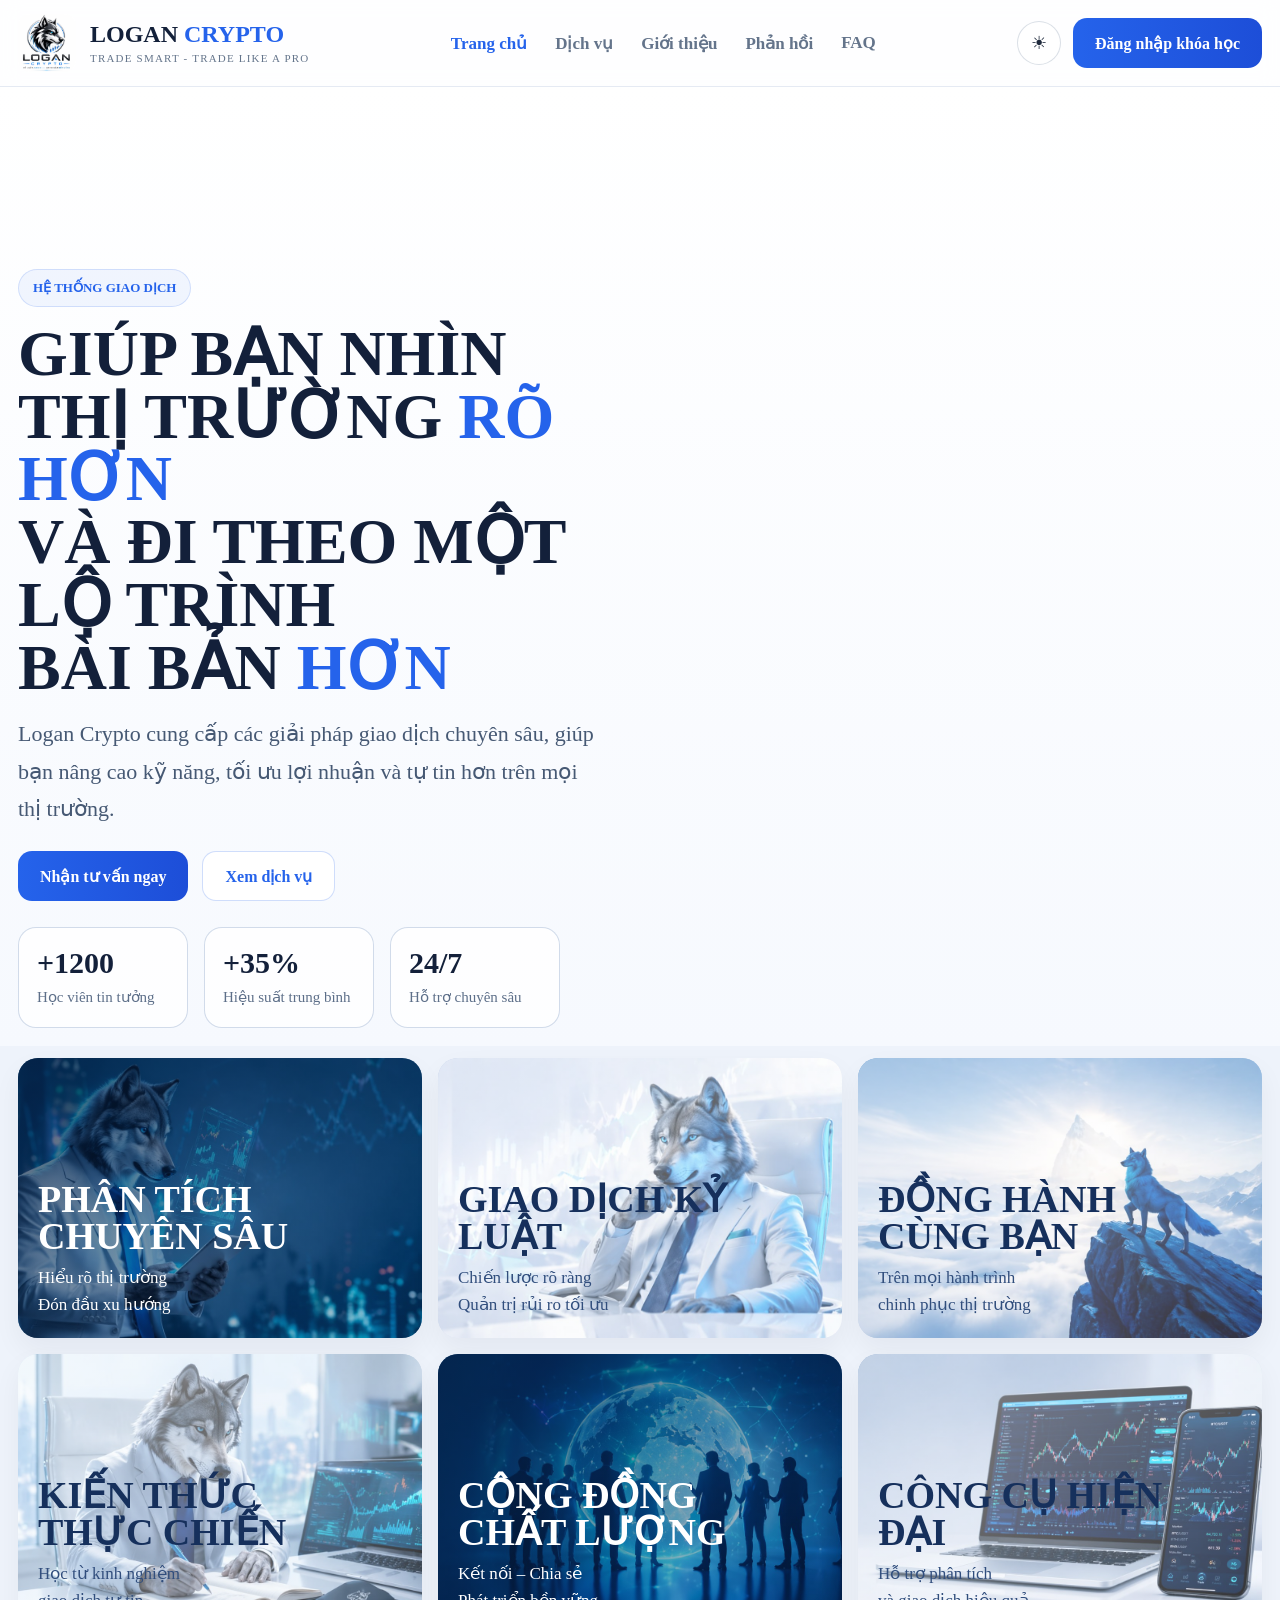
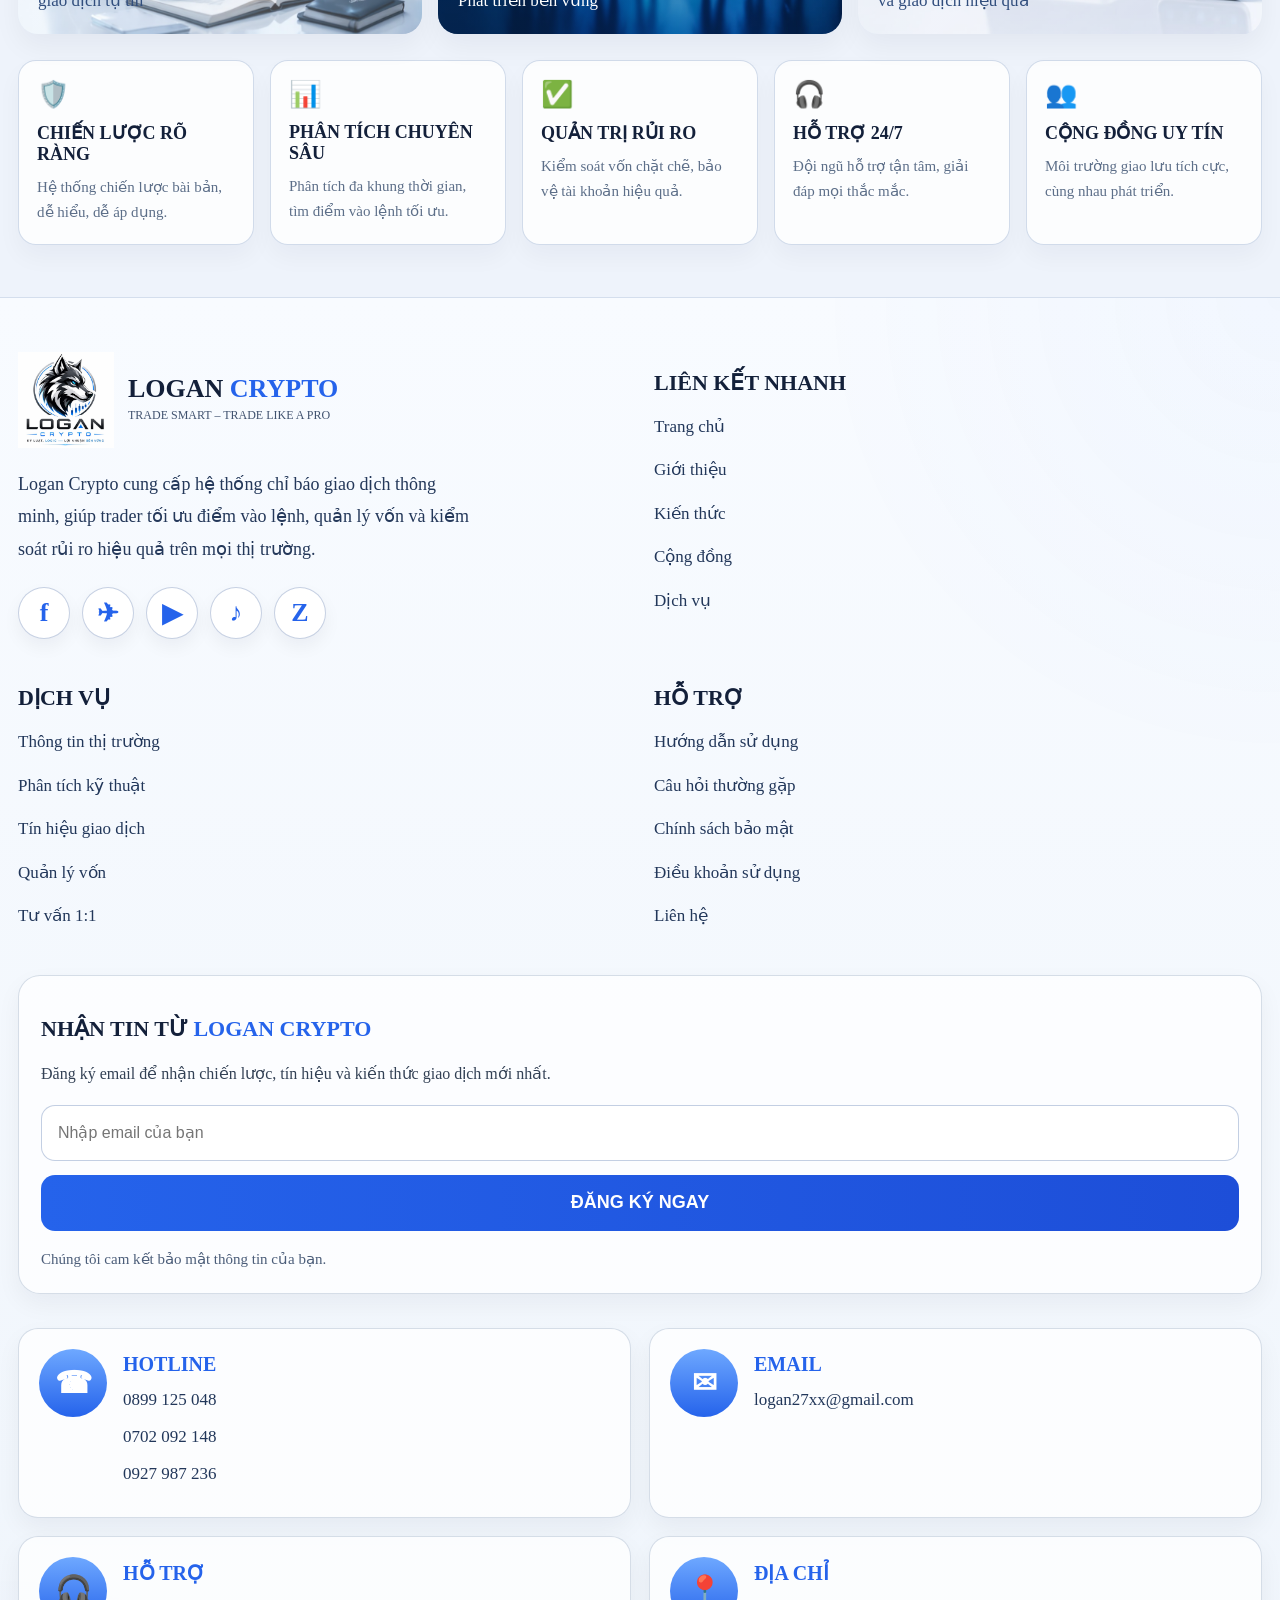
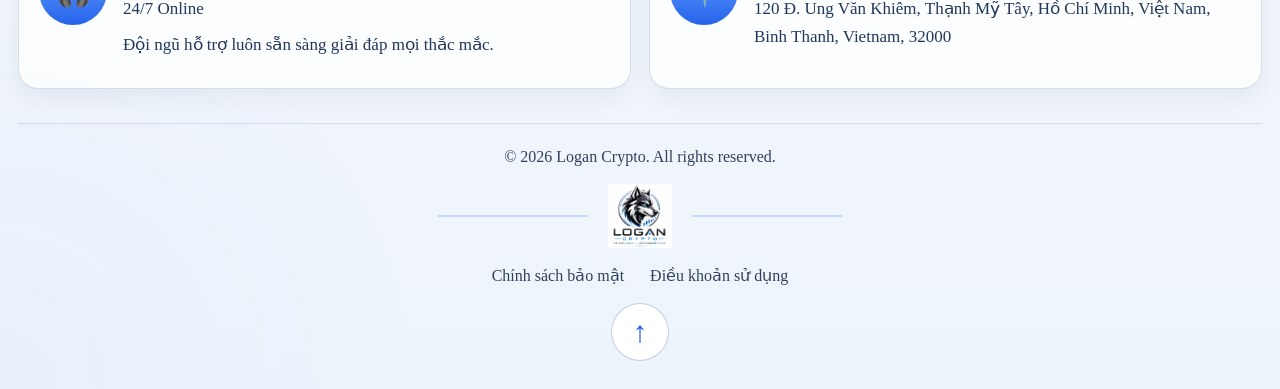
==== commit 8e15da70: "Update index.html" ====
--- a/index.html
+++ b/index.html
@@ -3,13 +3,14 @@
 <head>
   <meta charset="UTF-8" />
   <meta name="viewport" content="width=device-width, initial-scale=1.0" />
-  <title>Logan Crypto</title>
+  <title>Logan Crypto | Trang chủ</title>
   <link rel="icon" href="./logan-logo.jpg" />
-  <link rel="stylesheet" href="./site.css?v=30" />
+  <link rel="stylesheet" href="./site.css?v=1" />
+  <link rel="stylesheet" href="./index.css?v=2" />
 </head>
-<body>
+<body class="light-theme">
   <header class="site-header">
-    <div class="container header-inner">
+    <div class="page-shell header-inner">
       <a href="./index.html" class="brand">
         <img src="./logan-logo.jpg" alt="Logan Crypto" class="brand-logo" />
         <div class="brand-text">
@@ -27,146 +28,280 @@
       </nav>
 
       <div class="header-actions">
-        <button id="themeToggle" class="theme-toggle" type="button" aria-label="Đổi giao diện">☀</button>
-        <a href="./login.html" class="btn btn-primary header-login-btn">Đăng nhập khóa học</a>
-        <button class="mobile-toggle" id="mobileToggle" type="button" aria-label="Mở menu">☰</button>
+        <button class="theme-toggle" id="themeToggle" aria-label="Đổi giao diện">☀</button>
+        <a href="./login.html" class="btn btn-primary login-btn">Đăng nhập khóa học</a>
+        <button class="menu-toggle" id="menuToggle" aria-label="Mở menu">☰</button>
       </div>
     </div>
   </header>
 
-  <div class="mobile-nav" id="mobileNav">
-    <a href="./index.html" class="active">Trang chủ</a>
-    <a href="./services.html">Dịch vụ</a>
-    <a href="./about.html">Giới thiệu</a>
-    <a href="./reviews.html">Phản hồi</a>
-    <a href="./faq.html">FAQ</a>
-    <a href="./login.html" class="mobile-login-link">Đăng nhập khóa học</a>
-  </div>
-
-  <!-- HERO VIDEO -->
-  <section class="hero-video-section">
-    <video
-      class="hero-video-bg"
-      autoplay
-      muted
-      loop
-      playsinline
-      preload="auto"
-    >
-      <source src="./hero-bg.mp4" type="video/mp4" />
-    </video>
-
-    <div class="hero-video-overlay"></div>
-
-    <div class="container hero-video-content">
-      <div class="hero-copy">
-        <div class="hero-chip">HỆ THỐNG GIAO DỊCH</div>
-
-        <h1>
-          Giúp bạn nhìn<br />
-          thị trường <span>rõ hơn</span><br />
-          và đi theo một lộ<br />
-          trình<br />
-          bài bản <span>hơn</span>
-        </h1>
-
-        <p>
-          Logan Crypto cung cấp các giải pháp giao dịch chuyên sâu, giúp bạn nâng cao kỹ năng,
-          tối ưu lợi nhuận và tự tin hơn trên mọi thị trường.
-        </p>
-
-        <div class="hero-actions">
-          <a href="./services.html" class="btn btn-primary">Nhận tư vấn ngay</a>
-          <a href="./login.html" class="btn btn-outline">Đăng nhập khóa học</a>
-        </div>
-
-        <div class="hero-stats">
-          <div class="hero-stat-card">
-            <strong>01</strong>
-            <span>Chỉ báo được tối ưu để hỗ trợ trader nhìn thị trường rõ và gọn hơn.</span>
-          </div>
-          <div class="hero-stat-card">
-            <strong>02</strong>
-            <span>Copytrade và lộ trình học giúp tiết kiệm thời gian và đi đúng hướng hơn.</span>
-          </div>
-          <div class="hero-stat-card">
-            <strong>03</strong>
-            <span>Khu vực học tập riêng theo từng cấp độ, rõ ràng và dễ theo dõi.</span>
-          </div>
-        </div>
-      </div>
-    </div>
-  </section>
-
-  <!-- GIỮ PHẦN DƯỚI ĐƠN GIẢN, KHÔNG ĐỤNG FOOTER -->
-  <section class="home-section">
-    <div class="container">
-      <div class="simple-box">
-        <div class="section-chip">• LOGAN CRYPTO •</div>
-        <h2>Nền tảng giúp trader đi từ cảm tính sang bài bản</h2>
-        <p>
-          Từ chỉ báo, tư duy, lộ trình học cho tới cộng đồng đồng hành —
-          mọi thứ được xây dựng để trader nhìn rõ hơn, vào lệnh có logic hơn
-          và phát triển bền vững hơn.
-        </p>
-      </div>
-    </div>
-  </section>
+  <main class="home-main">
+    <section class="hero-home hero-video-mode">
+      <video class="hero-video-bg" autoplay muted loop playsinline preload="auto">
+        <source src="./hero-bg.mp4" type="video/mp4" />
+      </video>
+
+      <div class="hero-video-overlay"></div>
+
+      <div class="page-shell hero-home-grid">
+        <div class="hero-home-copy">
+          <div class="hero-chip">HỆ THỐNG GIAO DỊCH</div>
+          <h1>
+            GIÚP BẠN NHÌN<br />
+            THỊ TRƯỜNG <span>RÕ HƠN</span><br />
+            VÀ ĐI THEO MỘT LỘ TRÌNH<br />
+            BÀI BẢN <span>HƠN</span>
+          </h1>
+          <p>
+            Logan Crypto cung cấp các giải pháp giao dịch chuyên sâu,
+            giúp bạn nâng cao kỹ năng, tối ưu lợi nhuận
+            và tự tin hơn trên mọi thị trường.
+          </p>
+
+          <div class="hero-home-actions">
+            <a href="./register.html" class="btn btn-primary">Nhận tư vấn ngay</a>
+            <a href="./services.html" class="btn btn-outline">Xem dịch vụ</a>
+          </div>
+
+          <div class="hero-home-stats">
+            <div class="stat-box">
+              <strong>+1200</strong>
+              <span>Học viên tin tưởng</span>
+            </div>
+            <div class="stat-box">
+              <strong>+35%</strong>
+              <span>Hiệu suất trung bình</span>
+            </div>
+            <div class="stat-box">
+              <strong>24/7</strong>
+              <span>Hỗ trợ chuyên sâu</span>
+            </div>
+          </div>
+        </div>
+      </div>
+    </section>
+
+    <section class="home-cards">
+      <div class="page-shell">
+        <div class="home-card-grid">
+          <a class="home-feature-card" href="./services.html">
+            <img src="./1.jpg" alt="">
+            <div class="overlay dark"></div>
+            <div class="content white">
+              <h3>PHÂN TÍCH<br>CHUYÊN SÂU</h3>
+              <p>Hiểu rõ thị trường<br>Đón đầu xu hướng</p>
+            </div>
+          </a>
+
+          <a class="home-feature-card" href="./services.html">
+            <img src="./2.jpg" alt="">
+            <div class="overlay light"></div>
+            <div class="content dark">
+              <h3>GIAO DỊCH KỶ<br>LUẬT</h3>
+              <p>Chiến lược rõ ràng<br>Quản trị rủi ro tối ưu</p>
+            </div>
+          </a>
+
+          <a class="home-feature-card" href="./about.html">
+            <img src="./3.jpg" alt="">
+            <div class="overlay light"></div>
+            <div class="content dark">
+              <h3>ĐỒNG HÀNH<br>CÙNG BẠN</h3>
+              <p>Trên mọi hành trình<br>chinh phục thị trường</p>
+            </div>
+          </a>
+
+          <a class="home-feature-card" href="./about.html">
+            <img src="./4.jpg" alt="">
+            <div class="overlay light"></div>
+            <div class="content dark">
+              <h3>KIẾN THỨC<br>THỰC CHIẾN</h3>
+              <p>Học từ kinh nghiệm<br>giao dịch tự tin</p>
+            </div>
+          </a>
+
+          <a class="home-feature-card" href="./reviews.html">
+            <img src="./5.jpg" alt="">
+            <div class="overlay dark"></div>
+            <div class="content white">
+              <h3>CỘNG ĐỒNG<br>CHẤT LƯỢNG</h3>
+              <p>Kết nối – Chia sẻ<br>Phát triển bền vững</p>
+            </div>
+          </a>
+
+          <a class="home-feature-card" href="./faq.html">
+            <img src="./6.jpg" alt="">
+            <div class="overlay light"></div>
+            <div class="content dark">
+              <h3>CÔNG CỤ HIỆN ĐẠI</h3>
+              <p>Hỗ trợ phân tích<br>và giao dịch hiệu quả</p>
+            </div>
+          </a>
+        </div>
+      </div>
+    </section>
+
+    <section class="home-benefits">
+      <div class="page-shell">
+        <div class="benefits-row">
+          <div class="benefit-card">
+            <div class="icon">🛡️</div>
+            <h4>CHIẾN LƯỢC RÕ RÀNG</h4>
+            <p>Hệ thống chiến lược bài bản, dễ hiểu, dễ áp dụng.</p>
+          </div>
+          <div class="benefit-card">
+            <div class="icon">📊</div>
+            <h4>PHÂN TÍCH CHUYÊN SÂU</h4>
+            <p>Phân tích đa khung thời gian, tìm điểm vào lệnh tối ưu.</p>
+          </div>
+          <div class="benefit-card">
+            <div class="icon">✅</div>
+            <h4>QUẢN TRỊ RỦI RO</h4>
+            <p>Kiểm soát vốn chặt chẽ, bảo vệ tài khoản hiệu quả.</p>
+          </div>
+          <div class="benefit-card">
+            <div class="icon">🎧</div>
+            <h4>HỖ TRỢ 24/7</h4>
+            <p>Đội ngũ hỗ trợ tận tâm, giải đáp mọi thắc mắc.</p>
+          </div>
+          <div class="benefit-card">
+            <div class="icon">👥</div>
+            <h4>CỘNG ĐỒNG UY TÍN</h4>
+            <p>Môi trường giao lưu tích cực, cùng nhau phát triển.</p>
+          </div>
+        </div>
+      </div>
+    </section>
+  </main>
 
   <footer class="site-footer">
-    <div class="container footer-grid">
-      <div class="footer-brand">
-        <img src="./logan-logo.jpg" alt="Logan Crypto" class="footer-logo" />
-        <div>
-          <div class="footer-title">LOGAN CRYPTO</div>
-          <p>Kỷ luật, Logic — Lợi nhuận bền vững.</p>
-        </div>
-      </div>
-
-      <div class="footer-col">
-        <h4>Điều hướng</h4>
-        <a href="./index.html">Trang chủ</a>
-        <a href="./services.html">Dịch vụ</a>
-        <a href="./about.html">Giới thiệu</a>
-        <a href="./reviews.html">Phản hồi</a>
-        <a href="./faq.html">FAQ</a>
-      </div>
-
-      <div class="footer-col">
-        <h4>Liên hệ</h4>
-        <p>0899 125 048</p>
-        <p>0702 092 148</p>
-        <p>0927 987 236</p>
-        <p>logan27xx@gmail.com</p>
-      </div>
-    </div>
-
-    <div class="container footer-bottom">
-      <p>© 2026 Logan Crypto. All rights reserved.</p>
+    <div class="footer-bg-pattern"></div>
+
+    <div class="page-shell">
+      <div class="footer-top">
+        <div class="footer-col footer-brand-col">
+          <div class="footer-brand">
+            <img src="./logan-logo.jpg" alt="Logan Crypto" class="footer-logo" />
+            <div>
+              <div class="footer-brand-title">LOGAN <span>CRYPTO</span></div>
+              <div class="footer-brand-sub">TRADE SMART – TRADE LIKE A PRO</div>
+            </div>
+          </div>
+
+          <p class="footer-desc">
+            Logan Crypto cung cấp hệ thống chỉ báo giao dịch thông minh, giúp trader tối ưu điểm vào lệnh,
+            quản lý vốn và kiểm soát rủi ro hiệu quả trên mọi thị trường.
+          </p>
+
+          <div class="footer-socials">
+            <a href="#">f</a>
+            <a href="#">✈</a>
+            <a href="#">▶</a>
+            <a href="#">♪</a>
+            <a href="#">Z</a>
+          </div>
+        </div>
+
+        <div class="footer-col">
+          <h4>LIÊN KẾT NHANH</h4>
+          <ul class="footer-links">
+            <li><a href="./index.html">Trang chủ</a></li>
+            <li><a href="./about.html">Giới thiệu</a></li>
+            <li><a href="./about.html">Kiến thức</a></li>
+            <li><a href="./reviews.html">Cộng đồng</a></li>
+            <li><a href="./services.html">Dịch vụ</a></li>
+          </ul>
+        </div>
+
+        <div class="footer-col">
+          <h4>DỊCH VỤ</h4>
+          <ul class="footer-links">
+            <li><a href="./services.html">Thông tin thị trường</a></li>
+            <li><a href="./services.html">Phân tích kỹ thuật</a></li>
+            <li><a href="./services.html">Tín hiệu giao dịch</a></li>
+            <li><a href="./services.html">Quản lý vốn</a></li>
+            <li><a href="./services.html">Tư vấn 1:1</a></li>
+          </ul>
+        </div>
+
+        <div class="footer-col">
+          <h4>HỖ TRỢ</h4>
+          <ul class="footer-links">
+            <li><a href="./faq.html">Hướng dẫn sử dụng</a></li>
+            <li><a href="./faq.html">Câu hỏi thường gặp</a></li>
+            <li><a href="./faq.html">Chính sách bảo mật</a></li>
+            <li><a href="./faq.html">Điều khoản sử dụng</a></li>
+            <li><a href="./faq.html">Liên hệ</a></li>
+          </ul>
+        </div>
+
+        <div class="footer-col footer-newsletter">
+          <h4>NHẬN TIN TỪ <span>LOGAN CRYPTO</span></h4>
+          <p>Đăng ký email để nhận chiến lược, tín hiệu và kiến thức giao dịch mới nhất.</p>
+          <form class="footer-form">
+            <input type="email" placeholder="Nhập email của bạn" />
+            <button type="submit">ĐĂNG KÝ NGAY</button>
+          </form>
+          <div class="footer-note">Chúng tôi cam kết bảo mật thông tin của bạn.</div>
+        </div>
+      </div>
+
+      <div class="footer-contact-grid">
+        <div class="footer-contact-card">
+          <div class="footer-contact-icon">☎</div>
+          <div>
+            <h5>HOTLINE</h5>
+            <p>0899 125 048</p>
+            <p>0702 092 148</p>
+            <p>0927 987 236</p>
+          </div>
+        </div>
+
+        <div class="footer-contact-card">
+          <div class="footer-contact-icon">✉</div>
+          <div>
+            <h5>EMAIL</h5>
+            <p>logan27xx@gmail.com</p>
+          </div>
+        </div>
+
+        <div class="footer-contact-card">
+          <div class="footer-contact-icon">🎧</div>
+          <div>
+            <h5>HỖ TRỢ</h5>
+            <p>24/7 Online</p>
+            <small>Đội ngũ hỗ trợ luôn sẵn sàng giải đáp mọi thắc mắc.</small>
+          </div>
+        </div>
+
+        <div class="footer-contact-card">
+          <div class="footer-contact-icon">📍</div>
+          <div>
+            <h5>ĐỊA CHỈ</h5>
+            <p>120 Đ. Ung Văn Khiêm, Thạnh Mỹ Tây, Hồ Chí Minh, Việt Nam, Binh Thanh, Vietnam, 32000</p>
+          </div>
+        </div>
+      </div>
+
+      <div class="footer-bottom">
+        <div class="footer-copy">© 2026 Logan Crypto. All rights reserved.</div>
+
+        <div class="footer-center-logo">
+          <span class="footer-line"></span>
+          <img src="./logan-logo.jpg" alt="Logan Crypto" />
+          <span class="footer-line"></span>
+        </div>
+
+        <div class="footer-policy-links">
+          <a href="./faq.html">Chính sách bảo mật</a>
+          <a href="./faq.html">Điều khoản sử dụng</a>
+        </div>
+
+        <a href="#" class="footer-top-btn">↑</a>
+      </div>
     </div>
   </footer>
 
-  <script>
-    const mobileToggle = document.getElementById("mobileToggle");
-    const mobileNav = document.getElementById("mobileNav");
-    const themeToggle = document.getElementById("themeToggle");
-
-    mobileToggle?.addEventListener("click", () => {
-      mobileNav.classList.toggle("open");
-    });
-
-    const savedTheme = localStorage.getItem("site-theme");
-    if (savedTheme === "light") {
-      document.body.classList.add("light-mode");
-    }
-
-    themeToggle?.addEventListener("click", () => {
-      document.body.classList.toggle("light-mode");
-      localStorage.setItem(
-        "site-theme",
-        document.body.classList.contains("light-mode") ? "light" : "dark"
-      );
-    });
-  </script>
+  <script src="./site.js"></script>
 </body>
 </html>
--- a/site.css
+++ b/site.css
@@ -1,45 +1,37 @@
 :root {
-  --text-main: #e6edf3;
-  --text-sub: #9ca3af;
-  --accent: #22d3ee;
-  --accent-strong: #00e5ff;
-  --background: #020617;
-  --surface: rgba(7, 17, 31, 0.72);
-  --surface-2: rgba(15, 23, 42, 0.72);
-  --border: rgba(255, 255, 255, 0.12);
-  --shadow: 0 18px 40px rgba(0, 0, 0, 0.24);
-}
-
-body.light-mode {
-  --text-main: #13233b;
-  --text-sub: #5f728f;
-  --accent: #2563eb;
-  --accent-strong: #38bdf8;
-  --background: #eef4fb;
-  --surface: rgba(255, 255, 255, 0.76);
-  --surface-2: rgba(248, 251, 255, 0.92);
-  --border: rgba(148, 163, 184, 0.18);
-  --shadow: 0 18px 40px rgba(15, 23, 42, 0.08);
+  --bg: #eef3fb;
+  --surface: rgba(255,255,255,0.82);
+  --surface-2: rgba(255,255,255,0.72);
+  --border: rgba(205, 216, 232, 0.9);
+  --text: #13203a;
+  --text-soft: #5d6f89;
+  --primary: #2563eb;
+  --primary-2: #56ccff;
 }
 
 * {
   box-sizing: border-box;
 }
 
-html {
-  scroll-behavior: smooth;
-}
-
+html,
 body {
   margin: 0;
+  padding: 0;
   font-family: "Times New Roman", Times, serif;
-  background: var(--background);
-  color: var(--text-main);
-}
-
-a {
-  text-decoration: none;
-  color: inherit;
+  background: var(--bg);
+  color: var(--text);
+  overflow-x: hidden;
+}
+
+body.dark-theme {
+  --bg: #071427;
+  --surface: rgba(255,255,255,0.04);
+  --surface-2: rgba(255,255,255,0.05);
+  --border: rgba(90, 129, 196, 0.18);
+  --text: #eff6ff;
+  --text-soft: #c7d8ef;
+  --primary: #56ccff;
+  --primary-2: #7ddcff;
 }
 
 img {
@@ -47,36 +39,35 @@
   max-width: 100%;
 }
 
-button,
-input,
-textarea {
-  font: inherit;
-}
-
-.container {
-  width: min(1320px, calc(100% - 40px));
+a {
+  color: inherit;
+  text-decoration: none;
+}
+
+.page-shell {
+  width: 100%;
+  max-width: 1680px;
   margin: 0 auto;
-}
-
-/* HEADER */
+  padding: 0 18px;
+}
+
+/* header */
 .site-header {
-  position: fixed;
+  position: sticky;
   top: 0;
-  left: 0;
-  width: 100%;
-  z-index: 50;
-  background: rgba(2, 6, 23, 0.18);
-  backdrop-filter: blur(12px);
-  border-bottom: 1px solid rgba(255,255,255,0.08);
-}
-
-body.light-mode .site-header {
-  background: rgba(255, 255, 255, 0.68);
-  border-bottom: 1px solid rgba(148, 163, 184, 0.14);
+  z-index: 100;
+  background: rgba(255, 255, 255, 0.92);
+  border-bottom: 1px solid rgba(180, 195, 220, 0.35);
+  backdrop-filter: blur(10px);
+}
+
+body.dark-theme .site-header {
+  background: rgba(3, 12, 30, 0.78);
+  border-bottom: 1px solid rgba(90, 129, 196, 0.18);
 }
 
 .header-inner {
-  min-height: 88px;
+  min-height: 86px;
   display: flex;
   align-items: center;
   justify-content: space-between;
@@ -87,38 +78,44 @@
   display: flex;
   align-items: center;
   gap: 14px;
+  min-width: 250px;
 }
 
 .brand-logo {
-  width: 54px;
-  height: 54px;
-  border-radius: 14px;
-  object-fit: cover;
+  width: 58px;
+  height: 58px;
+  object-fit: contain;
+  border-radius: 12px;
 }
 
 .brand-title {
-  font-size: 26px;
-  font-weight: 900;
-  letter-spacing: 0.4px;
-  color: #fff;
-}
-
-body.light-mode .brand-title {
-  color: #13233b;
+  font-size: 24px;
+  line-height: 1;
+  font-weight: 900;
+  color: #13203a;
 }
 
 .brand-title span {
-  color: var(--accent);
+  color: #2563eb;
+}
+
+body.dark-theme .brand-title {
+  color: #f2f7ff;
+}
+
+body.dark-theme .brand-title span {
+  color: #56ccff;
 }
 
 .brand-sub {
+  margin-top: 6px;
   font-size: 11px;
-  letter-spacing: 1px;
-  color: rgba(255,255,255,0.72);
-}
-
-body.light-mode .brand-sub {
-  color: var(--text-sub);
+  letter-spacing: 1.2px;
+  color: #64748b;
+}
+
+body.dark-theme .brand-sub {
+  color: #c6d7f0;
 }
 
 .main-nav {
@@ -128,19 +125,23 @@
 }
 
 .main-nav a {
-  color: rgba(255,255,255,0.82);
-  font-size: 18px;
+  font-size: 17px;
   font-weight: 700;
-  transition: 0.2s ease;
-}
-
-body.light-mode .main-nav a {
-  color: #6c7d97;
-}
-
-.main-nav a:hover,
-.main-nav a.active {
-  color: var(--accent);
+  color: #64748b;
+}
+
+.main-nav a.active,
+.main-nav a:hover {
+  color: #2563eb;
+}
+
+body.dark-theme .main-nav a {
+  color: #c6d7f0;
+}
+
+body.dark-theme .main-nav a.active,
+body.dark-theme .main-nav a:hover {
+  color: #56ccff;
 }
 
 .header-actions {
@@ -150,422 +151,512 @@
 }
 
 .theme-toggle,
-.mobile-toggle {
+.menu-toggle {
   width: 44px;
   height: 44px;
   border-radius: 999px;
-  border: 1px solid var(--border);
-  background: rgba(255,255,255,0.08);
-  color: #fff;
+  border: 1px solid rgba(148, 163, 184, 0.35);
+  background: #ffffff;
+  color: #1e293b;
   cursor: pointer;
-}
-
-body.light-mode .theme-toggle,
-body.light-mode .mobile-toggle {
-  background: rgba(255,255,255,0.88);
-  color: #13233b;
-}
-
-.mobile-toggle {
+  font-size: 18px;
+}
+
+body.dark-theme .theme-toggle,
+body.dark-theme .menu-toggle {
+  background: rgba(255,255,255,0.04);
+  border-color: rgba(92, 138, 209, 0.24);
+  color: #dceaff;
+}
+
+.menu-toggle {
   display: none;
 }
 
 .btn {
-  min-height: 48px;
+  display: inline-flex;
+  align-items: center;
+  justify-content: center;
+  min-height: 50px;
   padding: 0 22px;
-  border-radius: 999px;
-  display: inline-flex;
-  align-items: center;
-  justify-content: center;
+  border-radius: 14px;
+  font-size: 16px;
   font-weight: 800;
-  transition: 0.2s ease;
+  transition: .25s ease;
 }
 
 .btn-primary {
-  background: linear-gradient(135deg, var(--accent), var(--accent-strong));
-  color: #082032;
-  box-shadow: 0 14px 30px rgba(34, 211, 238, 0.2);
+  background: linear-gradient(90deg, #2563eb, #1d4ed8);
+  color: #ffffff;
+  border: none;
 }
 
 .btn-outline {
-  border: 1px solid rgba(255,255,255,0.24);
-  background: rgba(255,255,255,0.08);
-  color: #fff;
-  backdrop-filter: blur(8px);
-}
-
-body.light-mode .btn-outline {
   border: 1px solid rgba(37, 99, 235, 0.22);
-  background: rgba(255,255,255,0.82);
-  color: #2563eb;
-}
-
-.mobile-nav {
-  display: none;
-  position: fixed;
-  top: 88px;
-  left: 0;
-  width: 100%;
-  z-index: 49;
-  background: rgba(2, 6, 23, 0.96);
-  border-bottom: 1px solid rgba(255,255,255,0.08);
-  padding: 18px 20px 22px;
-}
-
-body.light-mode .mobile-nav {
-  background: rgba(255,255,255,0.98);
-  border-bottom: 1px solid rgba(148, 163, 184, 0.14);
-}
-
-.mobile-nav.open {
-  display: grid;
-  gap: 12px;
-}
-
-.mobile-nav a {
-  color: #fff;
-  font-weight: 700;
-}
-
-body.light-mode .mobile-nav a {
-  color: #13233b;
-}
-
-.mobile-nav a.active,
-.mobile-nav a.mobile-login-link {
-  color: var(--accent);
-}
-
-/* HERO VIDEO */
-.hero-video-section {
+  background: #ffffff;
+  color: #2563eb;
+}
+
+body.dark-theme .btn-outline {
+  background: rgba(255,255,255,0.03);
+  border-color: rgba(86, 204, 255, 0.18);
+  color: #56ccff;
+}
+
+/* footer */
+.site-footer {
   position: relative;
-  min-height: 100vh;
-  width: 100%;
+  margin-top: 40px;
+  background: linear-gradient(180deg, #f8fbff 0%, #eef4fb 100%);
+  border-top: 1px solid rgba(180, 195, 220, 0.45);
   overflow: hidden;
-  display: flex;
-  align-items: center;
-}
-
-.hero-video-bg {
+}
+
+body.dark-theme .site-footer {
+  background: linear-gradient(180deg, #071427 0%, #091a31 100%);
+  border-top: 1px solid rgba(90, 129, 196, 0.16);
+}
+
+.footer-bg-pattern {
   position: absolute;
   inset: 0;
-  width: 100%;
-  height: 100%;
-  object-fit: cover;
-  object-position: center center;
-  z-index: 1;
-}
-
-.hero-video-overlay {
-  position: absolute;
-  inset: 0;
+  pointer-events: none;
+  opacity: 0.45;
+  background:
+    radial-gradient(circle at left bottom, rgba(59, 130, 246, 0.08), transparent 22%),
+    radial-gradient(circle at right top, rgba(59, 130, 246, 0.08), transparent 24%);
+}
+
+body.dark-theme .footer-bg-pattern {
+  opacity: 0.22;
+}
+
+.site-footer .page-shell {
+  position: relative;
   z-index: 2;
-  background:
-    linear-gradient(90deg, rgba(2, 6, 23, 0.76) 0%, rgba(2, 6, 23, 0.50) 38%, rgba(2, 6, 23, 0.18) 100%);
-}
-
-body.light-mode .hero-video-overlay {
-  background:
-    linear-gradient(90deg, rgba(255, 255, 255, 0.68) 0%, rgba(255, 255, 255, 0.34) 36%, rgba(255, 255, 255, 0.08) 100%);
-}
-
-.hero-video-content {
-  position: relative;
-  z-index: 3;
-  width: 100%;
-  padding-top: 130px;
-  padding-bottom: 90px;
-}
-
-.hero-copy {
-  max-width: 780px;
-}
-
-.hero-chip,
-.section-chip {
-  display: inline-flex;
-  align-items: center;
-  min-height: 36px;
-  padding: 0 16px;
-  border-radius: 999px;
-  background: rgba(34, 211, 238, 0.12);
-  border: 1px solid rgba(34, 211, 238, 0.28);
-  color: #67e8f9;
+  padding-top: 54px;
+  padding-bottom: 28px;
+}
+
+.footer-top {
+  display: grid;
+  grid-template-columns: 1.3fr 0.7fr 0.7fr 0.7fr 1fr;
+  gap: 28px;
+  align-items: start;
+}
+
+.footer-brand {
+  display: flex;
+  align-items: center;
+  gap: 14px;
+  margin-bottom: 20px;
+}
+
+.footer-logo {
+  width: 96px;
+  height: 96px;
+  object-fit: contain;
+}
+
+.footer-brand-title {
+  font-size: 26px;
+  font-weight: 900;
+  color: #13203a;
+  line-height: 1;
+}
+
+.footer-brand-title span {
+  color: #2563eb;
+}
+
+body.dark-theme .footer-brand-title {
+  color: #eaf2ff;
+}
+
+body.dark-theme .footer-brand-title span {
+  color: #56ccff;
+}
+
+.footer-brand-sub {
+  margin-top: 6px;
   font-size: 12px;
-  font-weight: 800;
-  letter-spacing: 1px;
-}
-
-body.light-mode .hero-chip,
-body.light-mode .section-chip {
-  color: #2563eb;
-  background: rgba(37, 99, 235, 0.08);
-  border-color: rgba(37, 99, 235, 0.16);
-}
-
-.hero-chip {
-  margin-bottom: 18px;
-}
-
-.hero-copy h1 {
-  margin: 0 0 18px;
-  font-size: clamp(44px, 6vw, 88px);
-  line-height: 0.98;
-  font-weight: 900;
-  color: #f8fafc;
-}
-
-body.light-mode .hero-copy h1 {
-  color: #13233b;
-}
-
-.hero-copy h1 span {
-  color: var(--accent);
-}
-
-.hero-copy p {
-  margin: 0 0 28px;
-  max-width: 680px;
-  font-size: 19px;
-  line-height: 1.8;
-  color: rgba(230, 237, 243, 0.92);
-}
-
-body.light-mode .hero-copy p {
-  color: #48617f;
-}
-
-.hero-actions {
-  display: flex;
-  flex-wrap: wrap;
-  gap: 14px;
-  margin-bottom: 26px;
-}
-
-.hero-stats {
-  display: grid;
-  grid-template-columns: repeat(3, minmax(0, 1fr));
-  gap: 16px;
-  max-width: 980px;
-}
-
-.hero-stat-card {
-  padding: 22px 18px;
-  border-radius: 22px;
-  background: rgba(7, 17, 31, 0.52);
-  border: 1px solid rgba(255,255,255,0.08);
-  backdrop-filter: blur(10px);
-}
-
-body.light-mode .hero-stat-card {
-  background: rgba(255,255,255,0.72);
-  border: 1px solid rgba(148, 163, 184, 0.14);
-}
-
-.hero-stat-card strong {
-  display: block;
-  margin-bottom: 8px;
-  font-size: 34px;
-  color: var(--accent);
-}
-
-.hero-stat-card span {
-  color: rgba(255,255,255,0.82);
-  line-height: 1.75;
-  font-size: 16px;
-}
-
-body.light-mode .hero-stat-card span {
-  color: #5f728f;
-}
-
-/* AFTER HERO */
-.home-after-hero {
-  position: relative;
-  z-index: 4;
-  padding: 42px 0 32px;
-  background: var(--background);
-}
-
-.after-hero-box {
-  padding: 34px;
-  border-radius: 30px;
-  background: var(--surface-2);
-  border: 1px solid var(--border);
-  box-shadow: var(--shadow);
-}
-
-.after-hero-box h2 {
-  margin: 16px 0 12px;
-  font-size: clamp(34px, 3.2vw, 54px);
-  line-height: 1.08;
-}
-
-.after-hero-box p {
-  margin: 0;
-  color: var(--text-sub);
+  color: #40526f;
+}
+
+body.dark-theme .footer-brand-sub {
+  color: #a9bdd8;
+}
+
+.footer-desc {
+  margin: 0 0 22px;
+  color: #24385a;
   font-size: 18px;
   line-height: 1.8;
-}
-
-/* SERVICES PREVIEW */
-.home-services-preview {
-  padding: 12px 0 60px;
-  background: var(--background);
-}
-
-.section-head.center {
-  text-align: center;
-  margin-bottom: 28px;
-}
-
-.section-head.center .section-chip {
-  margin-bottom: 14px;
-}
-
-.section-head.center h2 {
-  margin: 0 0 10px;
-  font-size: clamp(34px, 3.2vw, 54px);
-  line-height: 1.08;
-}
-
-.section-head.center p {
-  margin: 0 auto;
-  max-width: 860px;
-  color: var(--text-sub);
-  font-size: 18px;
-  line-height: 1.8;
-}
-
-.services-preview-grid {
-  display: grid;
-  grid-template-columns: repeat(3, minmax(0, 1fr));
-  gap: 18px;
-}
-
-.service-preview-card {
-  padding: 28px 24px;
-  border-radius: 26px;
-  background: var(--surface-2);
-  border: 1px solid var(--border);
-  box-shadow: var(--shadow);
-}
-
-.service-preview-icon {
-  width: 62px;
-  height: 62px;
-  border-radius: 18px;
+  max-width: 460px;
+}
+
+body.dark-theme .footer-desc {
+  color: #d2e0f3;
+}
+
+.footer-socials {
+  display: flex;
+  gap: 12px;
+  flex-wrap: wrap;
+}
+
+.footer-socials a {
+  width: 52px;
+  height: 52px;
+  border-radius: 999px;
   display: grid;
   place-items: center;
-  font-size: 28px;
-  margin-bottom: 16px;
-  background: rgba(34, 211, 238, 0.12);
-  border: 1px solid rgba(34, 211, 238, 0.18);
-}
-
-body.light-mode .service-preview-icon {
-  background: rgba(37, 99, 235, 0.08);
-  border-color: rgba(37, 99, 235, 0.14);
-}
-
-.service-preview-card h3 {
-  margin: 0 0 10px;
+  background: #ffffff;
+  border: 1px solid rgba(186, 198, 220, 0.8);
+  color: #2563eb;
+  font-size: 26px;
+  font-weight: 900;
+  box-shadow: 0 8px 18px rgba(15, 23, 42, 0.05);
+}
+
+body.dark-theme .footer-socials a {
+  background: rgba(255,255,255,0.04);
+  border: 1px solid rgba(90, 129, 196, 0.18);
+  color: #56ccff;
+}
+
+.footer-col h4 {
+  margin: 18px 0 18px;
+  font-size: 22px;
+  font-weight: 900;
+  color: #13203a;
+}
+
+.footer-col h4 span {
+  color: #2563eb;
+}
+
+body.dark-theme .footer-col h4 {
+  color: #f2f7ff;
+}
+
+body.dark-theme .footer-col h4 span {
+  color: #56ccff;
+}
+
+.footer-links {
+  list-style: none;
+  padding: 0;
+  margin: 0;
+}
+
+.footer-links li {
+  margin-bottom: 18px;
+}
+
+.footer-links a {
+  color: #22375a;
+  font-size: 17px;
+  line-height: 1.5;
+}
+
+body.dark-theme .footer-links a {
+  color: #d3e0f3;
+}
+
+.footer-newsletter {
+  background: rgba(255,255,255,0.75);
+  border: 1px solid rgba(203, 213, 225, 0.8);
+  border-radius: 22px;
+  padding: 22px;
+  box-shadow: 0 10px 24px rgba(15, 23, 42, 0.05);
+}
+
+body.dark-theme .footer-newsletter {
+  background: rgba(255,255,255,0.04);
+  border: 1px solid rgba(90, 129, 196, 0.18);
+}
+
+.footer-newsletter p {
+  margin: 0 0 18px;
+  color: #334155;
+  font-size: 16px;
+  line-height: 1.7;
+}
+
+body.dark-theme .footer-newsletter p {
+  color: #d0def2;
+}
+
+.footer-form {
+  display: flex;
+  flex-direction: column;
+  gap: 14px;
+}
+
+.footer-form input {
+  width: 100%;
+  height: 56px;
+  border-radius: 14px;
+  border: 1px solid rgba(180, 195, 220, 0.8);
+  background: #ffffff;
+  padding: 0 16px;
+  font-size: 16px;
+  color: #13203a;
+}
+
+body.dark-theme .footer-form input {
+  background: rgba(255,255,255,0.03);
+  border: 1px solid rgba(90, 129, 196, 0.2);
+  color: #eaf2ff;
+}
+
+.footer-form button {
+  height: 56px;
+  border: none;
+  border-radius: 14px;
+  background: linear-gradient(90deg, #2563eb, #1d4ed8);
+  color: #ffffff;
+  font-size: 18px;
+  font-weight: 900;
+  cursor: pointer;
+}
+
+.footer-note {
+  margin-top: 16px;
+  color: #4b5d79;
+  font-size: 15px;
+  line-height: 1.6;
+}
+
+body.dark-theme .footer-note {
+  color: #baccdf;
+}
+
+.footer-contact-grid {
+  margin-top: 34px;
+  display: grid;
+  grid-template-columns: repeat(4, minmax(0, 1fr));
+  gap: 18px;
+}
+
+.footer-contact-card {
+  display: flex;
+  align-items: flex-start;
+  gap: 16px;
+  background: rgba(255,255,255,0.75);
+  border: 1px solid rgba(203, 213, 225, 0.8);
+  border-radius: 20px;
+  padding: 20px;
+  min-height: 150px;
+  box-shadow: 0 10px 24px rgba(15, 23, 42, 0.05);
+}
+
+body.dark-theme .footer-contact-card {
+  background: rgba(255,255,255,0.04);
+  border: 1px solid rgba(90, 129, 196, 0.18);
+}
+
+.footer-contact-icon {
+  width: 68px;
+  height: 68px;
+  flex-shrink: 0;
+  border-radius: 999px;
+  display: grid;
+  place-items: center;
+  background: linear-gradient(180deg, #6ea8ff 0%, #2563eb 100%);
+  color: #ffffff;
   font-size: 30px;
-  line-height: 1.1;
-}
-
-.service-preview-card p {
-  margin: 0;
-  color: var(--text-sub);
+  font-weight: 900;
+}
+
+.footer-contact-card h5 {
+  margin: 4px 0 10px;
+  font-size: 20px;
+  font-weight: 900;
+  color: #2563eb;
+}
+
+body.dark-theme .footer-contact-card h5 {
+  color: #56ccff;
+}
+
+.footer-contact-card p,
+.footer-contact-card small {
+  display: block;
+  margin: 0 0 8px;
+  color: #22375a;
   font-size: 17px;
-  line-height: 1.8;
-}
-
-/* RESPONSIVE */
-@media (max-width: 980px) {
+  line-height: 1.7;
+}
+
+body.dark-theme .footer-contact-card p,
+body.dark-theme .footer-contact-card small {
+  color: #d3e0f3;
+}
+
+.footer-bottom {
+  margin-top: 34px;
+  padding-top: 24px;
+  border-top: 1px solid rgba(180, 195, 220, 0.5);
+  display: grid;
+  grid-template-columns: 1fr auto 1fr auto;
+  gap: 18px;
+  align-items: center;
+}
+
+body.dark-theme .footer-bottom {
+  border-top: 1px solid rgba(90, 129, 196, 0.18);
+}
+
+.footer-copy {
+  color: #31415d;
+  font-size: 16px;
+}
+
+body.dark-theme .footer-copy {
+  color: #cfddf1;
+}
+
+.footer-center-logo {
+  display: flex;
+  align-items: center;
+  gap: 20px;
+}
+
+.footer-center-logo img {
+  width: 64px;
+  height: 64px;
+  object-fit: contain;
+}
+
+.footer-line {
+  display: block;
+  width: 150px;
+  height: 2px;
+  background: rgba(37, 99, 235, 0.2);
+}
+
+body.dark-theme .footer-line {
+  background: rgba(86, 204, 255, 0.18);
+}
+
+.footer-policy-links {
+  display: flex;
+  justify-content: center;
+  gap: 26px;
+  flex-wrap: wrap;
+}
+
+.footer-policy-links a {
+  color: #31415d;
+  font-size: 16px;
+}
+
+body.dark-theme .footer-policy-links a {
+  color: #d1def1;
+}
+
+.footer-top-btn {
+  width: 58px;
+  height: 58px;
+  border-radius: 999px;
+  display: grid;
+  place-items: center;
+  background: #ffffff;
+  border: 1px solid rgba(180, 195, 220, 0.8);
+  color: #2563eb;
+  font-size: 30px;
+  font-weight: 900;
+}
+
+body.dark-theme .footer-top-btn {
+  background: rgba(255,255,255,0.04);
+  border: 1px solid rgba(90, 129, 196, 0.18);
+  color: #56ccff;
+}
+
+@media (max-width: 1300px) {
+  .footer-top {
+    grid-template-columns: 1fr 1fr;
+  }
+
+  .footer-newsletter {
+    grid-column: 1 / -1;
+  }
+
+  .footer-contact-grid {
+    grid-template-columns: repeat(2, minmax(0, 1fr));
+  }
+
+  .footer-bottom {
+    grid-template-columns: 1fr;
+    text-align: center;
+  }
+
+  .footer-policy-links,
+  .footer-center-logo {
+    justify-content: center;
+  }
+
+  .footer-top-btn {
+    margin: 0 auto;
+  }
+}
+
+@media (max-width: 900px) {
   .main-nav {
     display: none;
-  }
-
-  .header-login-btn {
+    position: absolute;
+    top: 86px;
+    left: 0;
+    right: 0;
+    background: rgba(255,255,255,0.98);
+    border-top: 1px solid rgba(180, 195, 220, 0.35);
+    padding: 16px 18px;
+    flex-direction: column;
+    align-items: flex-start;
+    gap: 14px;
+  }
+
+  body.dark-theme .main-nav {
+    background: rgba(3, 12, 30, 0.98);
+  }
+
+  .main-nav.open {
+    display: flex;
+  }
+
+  .menu-toggle {
+    display: inline-grid;
+    place-items: center;
+  }
+
+  .login-btn {
     display: none;
   }
-
-  .mobile-toggle {
-    display: inline-flex;
-    align-items: center;
-    justify-content: center;
-  }
-
-  .hero-stats,
-  .services-preview-grid {
+}
+
+@media (max-width: 767px) {
+  .page-shell {
+    padding: 0 12px;
+  }
+
+  .footer-top {
     grid-template-columns: 1fr;
-    max-width: 100%;
-  }
-}
-
-@media (max-width: 767px) {
-  .container {
-    width: min(100% - 20px, 1320px);
-  }
-
-  .header-inner {
-    min-height: 78px;
-  }
-
-  .brand-logo {
-    width: 48px;
-    height: 48px;
-  }
-
-  .brand-title {
-    font-size: 20px;
-  }
-
-  .brand-sub {
-    font-size: 10px;
-  }
-
-  .mobile-nav {
-    top: 78px;
-  }
-
-  .hero-video-content {
-    padding-top: 112px;
-    padding-bottom: 56px;
-  }
-
-  .hero-copy h1 {
-    font-size: 42px;
-    line-height: 1.04;
-  }
-
-  .hero-copy p,
-  .after-hero-box p,
-  .section-head.center p,
-  .service-preview-card p {
-    font-size: 16px;
-  }
-
-  .hero-actions {
-    flex-direction: column;
-  }
-
-  .hero-video-section .btn {
-    width: 100%;
-  }
-
-  .after-hero-box,
-  .service-preview-card {
-    padding: 24px;
-  }
-
-  .after-hero-box h2,
-  .section-head.center h2 {
-    font-size: 32px;
-  }
-
-  .service-preview-card h3 {
-    font-size: 26px;
-  }
-}
+    gap: 22px;
+  }
+
+  .footer-contact-grid {
+    grid-template-columns: 1fr;
+  }
+
+  .footer-bottom {
+    grid-template-columns: 1fr;
+    text-align: center;
+  }
+
+  .footer-line {
+    width: 70px;
+  }
+}
--- a/index.css
+++ b/index.css
@@ -0,0 +1,266 @@
+.hero-home {
+  padding: 28px 0 18px;
+  background: linear-gradient(180deg, #ffffff 0%, #f6f9fe 100%);
+}
+
+body.dark-theme .hero-home {
+  background: linear-gradient(180deg, #041327 0%, #071a33 100%);
+}
+
+.hero-home-grid {
+  display: grid;
+  grid-template-columns: 0.95fr 1.05fr;
+  gap: 28px;
+  align-items: center;
+}
+
+.hero-chip {
+  display: inline-flex;
+  align-items: center;
+  min-height: 38px;
+  padding: 0 14px;
+  border-radius: 999px;
+  border: 1px solid rgba(37, 99, 235, 0.16);
+  background: rgba(37, 99, 235, 0.06);
+  color: #2563eb;
+  font-size: 13px;
+  font-weight: 700;
+  margin-bottom: 16px;
+}
+
+body.dark-theme .hero-chip {
+  color: #56ccff;
+  border-color: rgba(86, 204, 255, 0.22);
+  background: rgba(86, 204, 255, 0.06);
+}
+
+.hero-home-copy h1 {
+  margin: 0;
+  font-size: clamp(42px, 5vw, 78px);
+  line-height: 0.98;
+  color: #13203a;
+  font-weight: 900;
+}
+
+.hero-home-copy h1 span {
+  color: #2563eb;
+}
+
+body.dark-theme .hero-home-copy h1 {
+  color: #f2f7ff;
+}
+
+body.dark-theme .hero-home-copy h1 span {
+  color: #56ccff;
+}
+
+.hero-home-copy p {
+  margin: 16px 0 0;
+  font-size: 22px;
+  line-height: 1.7;
+  color: #465974;
+}
+
+body.dark-theme .hero-home-copy p {
+  color: #cfddf1;
+}
+
+.hero-home-actions {
+  display: flex;
+  gap: 14px;
+  flex-wrap: wrap;
+  margin-top: 24px;
+}
+
+.hero-home-stats {
+  display: flex;
+  gap: 16px;
+  flex-wrap: wrap;
+  margin-top: 26px;
+}
+
+.stat-box {
+  min-width: 170px;
+  background: rgba(255,255,255,0.8);
+  border: 1px solid rgba(205, 216, 232, 0.9);
+  border-radius: 18px;
+  padding: 18px;
+}
+
+body.dark-theme .stat-box {
+  background: rgba(255,255,255,0.04);
+  border-color: rgba(90, 129, 196, 0.18);
+}
+
+.stat-box strong {
+  display: block;
+  font-size: 30px;
+  color: #13203a;
+  margin-bottom: 6px;
+}
+
+body.dark-theme .stat-box strong {
+  color: #f2f7ff;
+}
+
+.stat-box span {
+  color: #5d6f89;
+  font-size: 15px;
+  line-height: 1.5;
+}
+
+body.dark-theme .stat-box span {
+  color: #c7d8ef;
+}
+
+.hero-home-media img {
+  width: 100%;
+  border-radius: 24px;
+  object-fit: cover;
+  box-shadow: 0 18px 36px rgba(15, 23, 42, 0.08);
+}
+
+.home-cards {
+  padding: 12px 0;
+}
+
+.home-card-grid {
+  display: grid;
+  grid-template-columns: repeat(3, minmax(0, 1fr));
+  gap: 16px;
+}
+
+.home-feature-card {
+  position: relative;
+  overflow: hidden;
+  min-height: 280px;
+  border-radius: 20px;
+  background: #dfe8f4;
+  box-shadow: 0 12px 28px rgba(15, 23, 42, 0.05);
+}
+
+.home-feature-card img {
+  width: 100%;
+  height: 100%;
+  object-fit: cover;
+}
+
+.home-feature-card .overlay {
+  position: absolute;
+  inset: 0;
+}
+
+.home-feature-card .overlay.dark {
+  background: linear-gradient(135deg, rgba(5, 31, 66, 0.72), rgba(10, 46, 95, 0.18));
+}
+
+.home-feature-card .overlay.light {
+  background: linear-gradient(135deg, rgba(255,255,255,0.56), rgba(255,255,255,0.18));
+}
+
+.home-feature-card .content {
+  position: absolute;
+  left: 20px;
+  bottom: 20px;
+  z-index: 2;
+  max-width: 74%;
+}
+
+.home-feature-card .content h3 {
+  margin: 0 0 10px;
+  font-size: 38px;
+  line-height: 0.95;
+}
+
+.home-feature-card .content p {
+  margin: 0;
+  font-size: 17px;
+  line-height: 1.6;
+}
+
+.home-feature-card .content.white h3,
+.home-feature-card .content.white p {
+  color: #ffffff;
+}
+
+.home-feature-card .content.dark h3 {
+  color: #16305c;
+}
+
+.home-feature-card .content.dark p {
+  color: #314e7d;
+}
+
+.home-benefits {
+  padding: 14px 0 12px;
+}
+
+.benefits-row {
+  display: grid;
+  grid-template-columns: repeat(5, minmax(0, 1fr));
+  gap: 16px;
+}
+
+.benefit-card {
+  background: rgba(255,255,255,0.8);
+  border: 1px solid rgba(205, 216, 232, 0.9);
+  border-radius: 18px;
+  padding: 18px;
+  box-shadow: 0 12px 24px rgba(15, 23, 42, 0.04);
+}
+
+body.dark-theme .benefit-card {
+  background: rgba(255,255,255,0.04);
+  border-color: rgba(90, 129, 196, 0.18);
+}
+
+.benefit-card .icon {
+  font-size: 26px;
+  margin-bottom: 12px;
+}
+
+.benefit-card h4 {
+  margin: 0 0 10px;
+  font-size: 18px;
+  color: #13203a;
+}
+
+body.dark-theme .benefit-card h4 {
+  color: #f2f7ff;
+}
+
+.benefit-card p {
+  margin: 0;
+  font-size: 15px;
+  line-height: 1.7;
+  color: #5d6f89;
+}
+
+body.dark-theme .benefit-card p {
+  color: #c7d8ef;
+}
+
+@media (max-width: 1200px) {
+  .hero-home-grid,
+  .benefits-row {
+    grid-template-columns: 1fr;
+  }
+
+  .home-card-grid {
+    grid-template-columns: repeat(2, minmax(0, 1fr));
+  }
+}
+
+@media (max-width: 767px) {
+  .hero-home-actions {
+    flex-direction: column;
+  }
+
+  .hero-home-actions .btn {
+    width: 100%;
+  }
+
+  .home-card-grid {
+    grid-template-columns: 1fr;
+  }
+}
